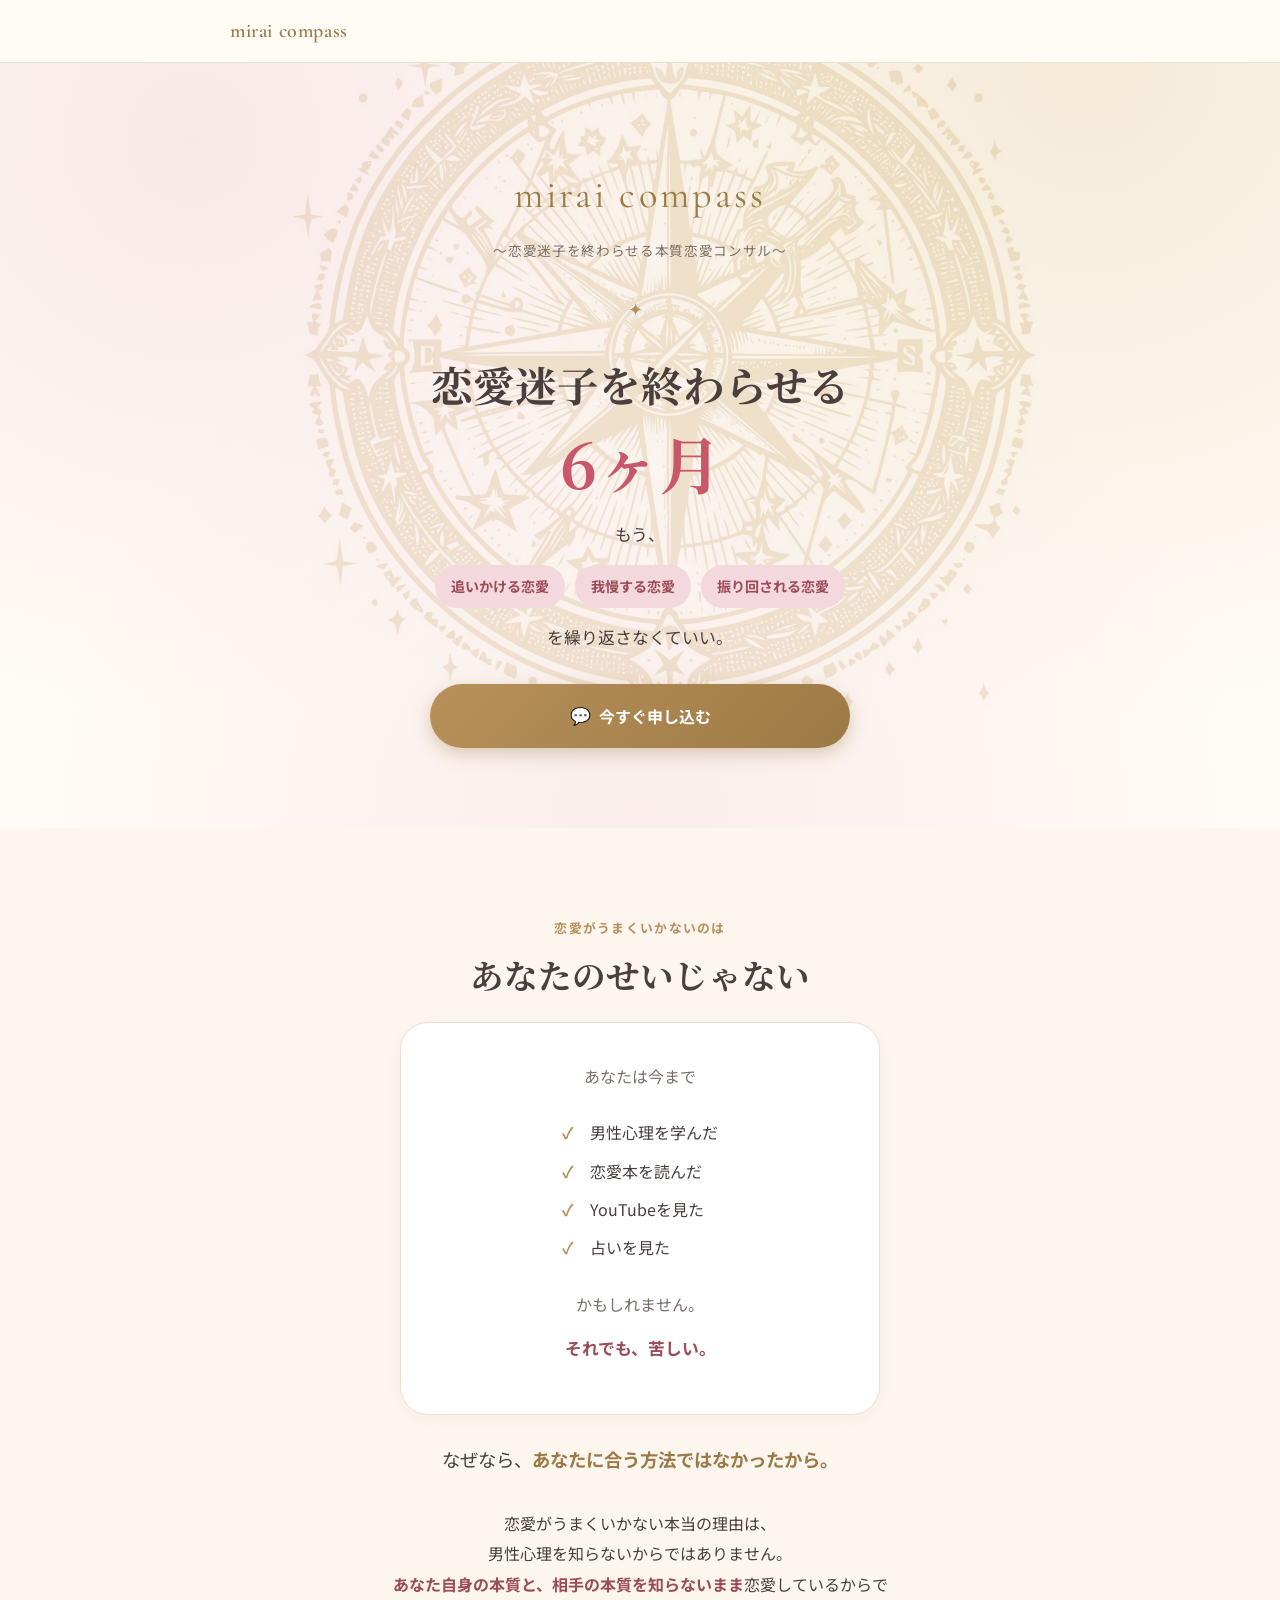
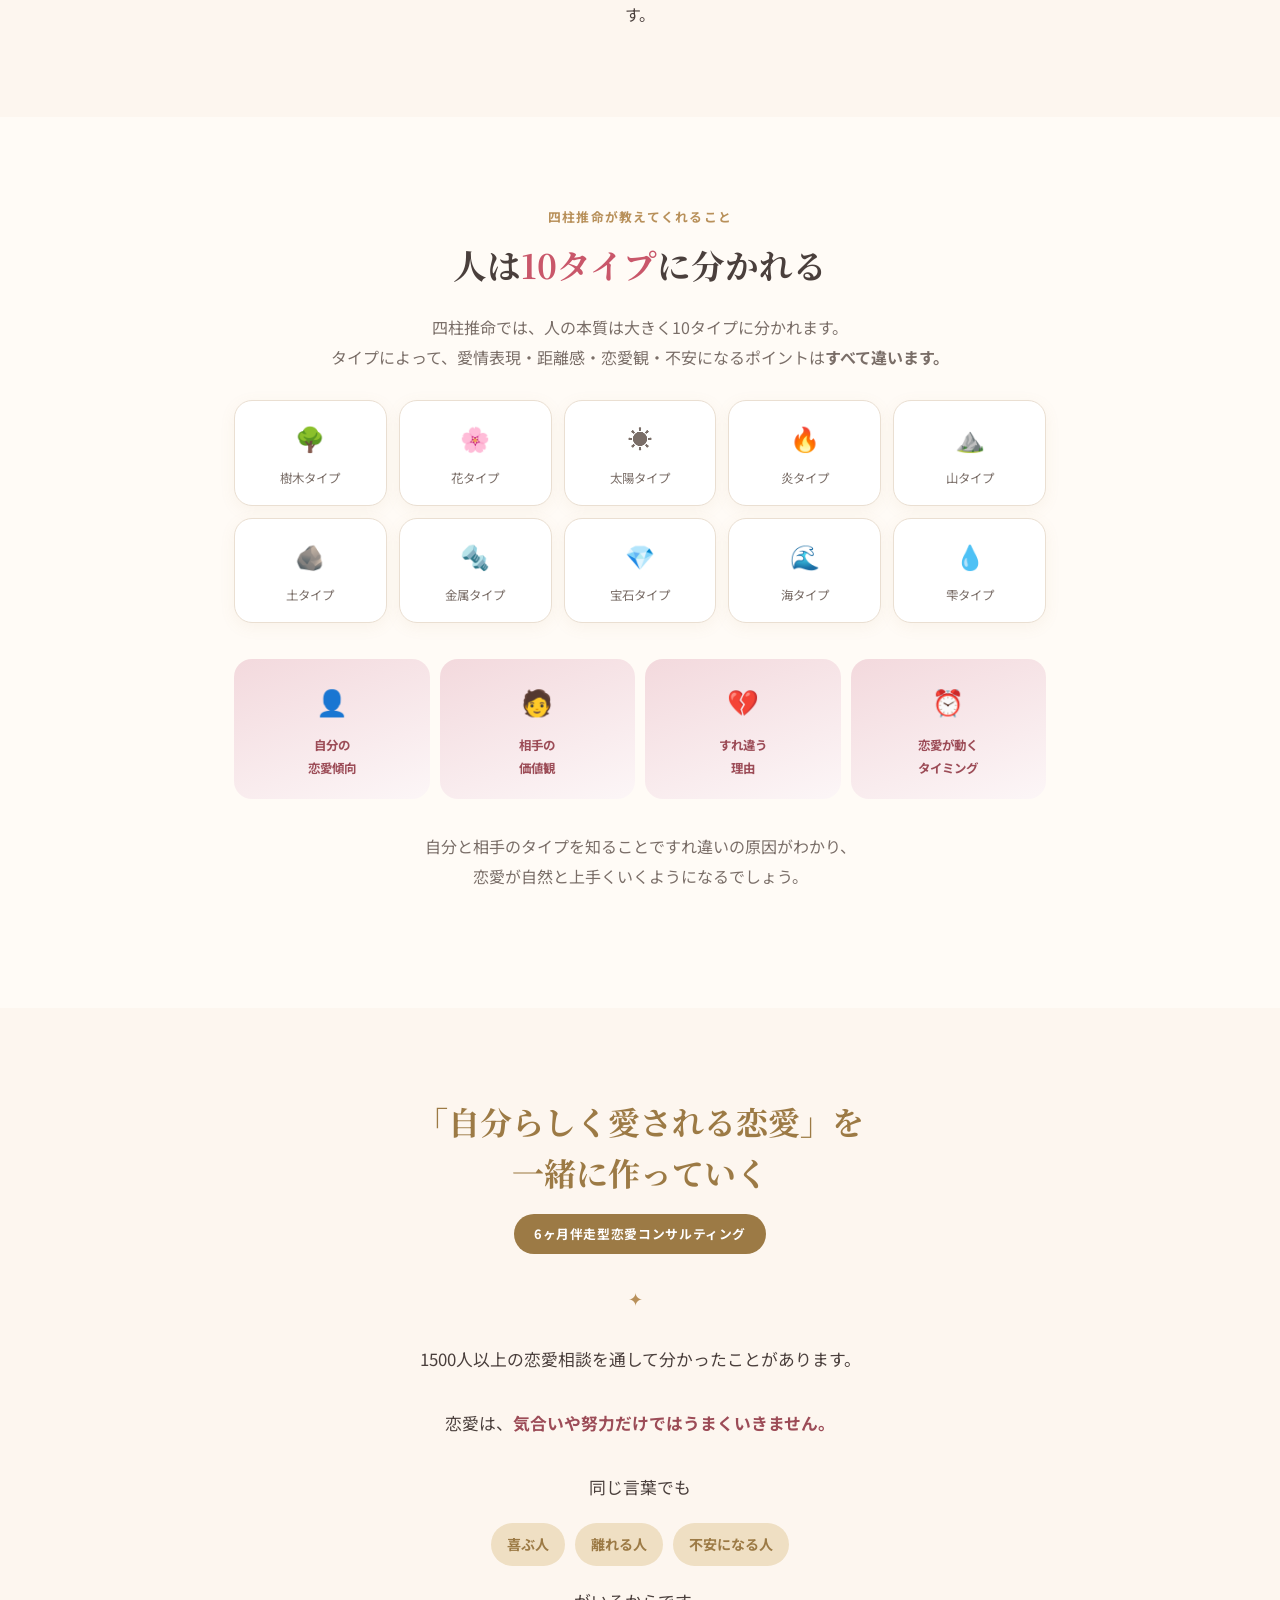
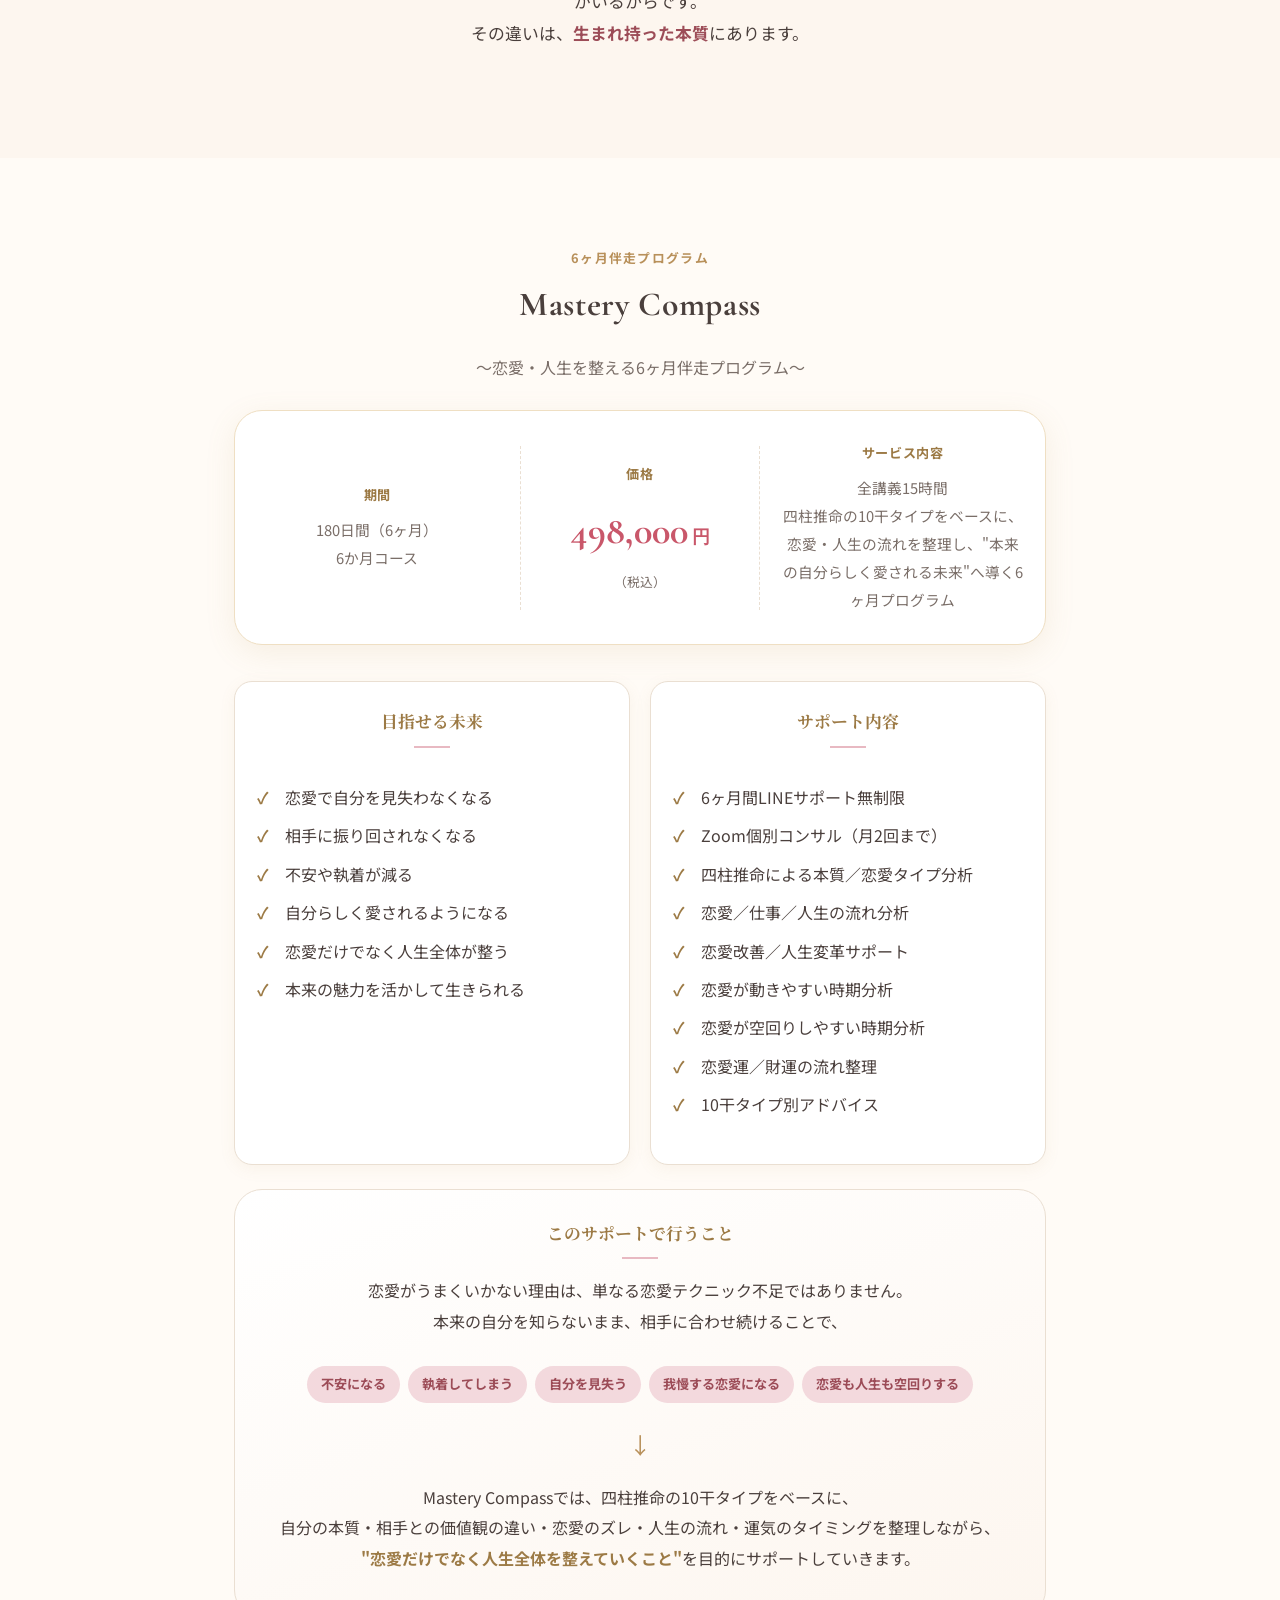
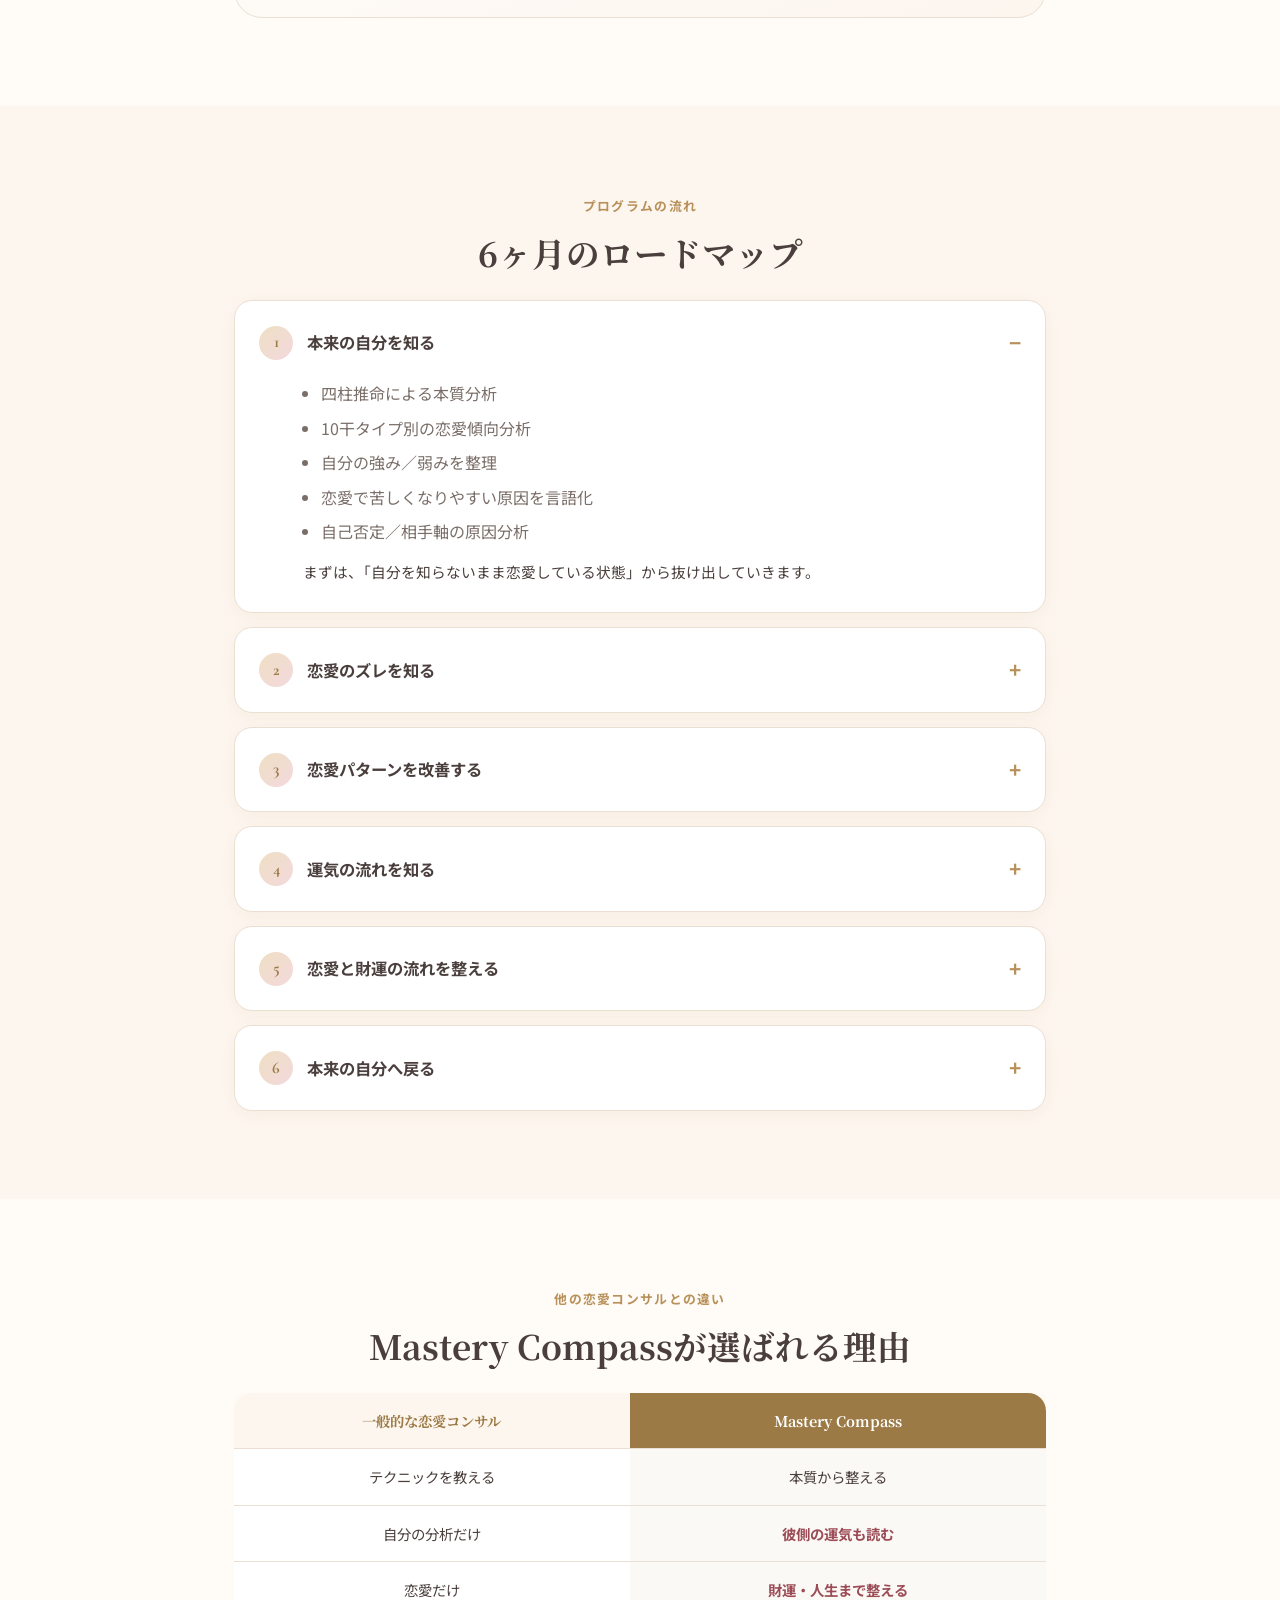
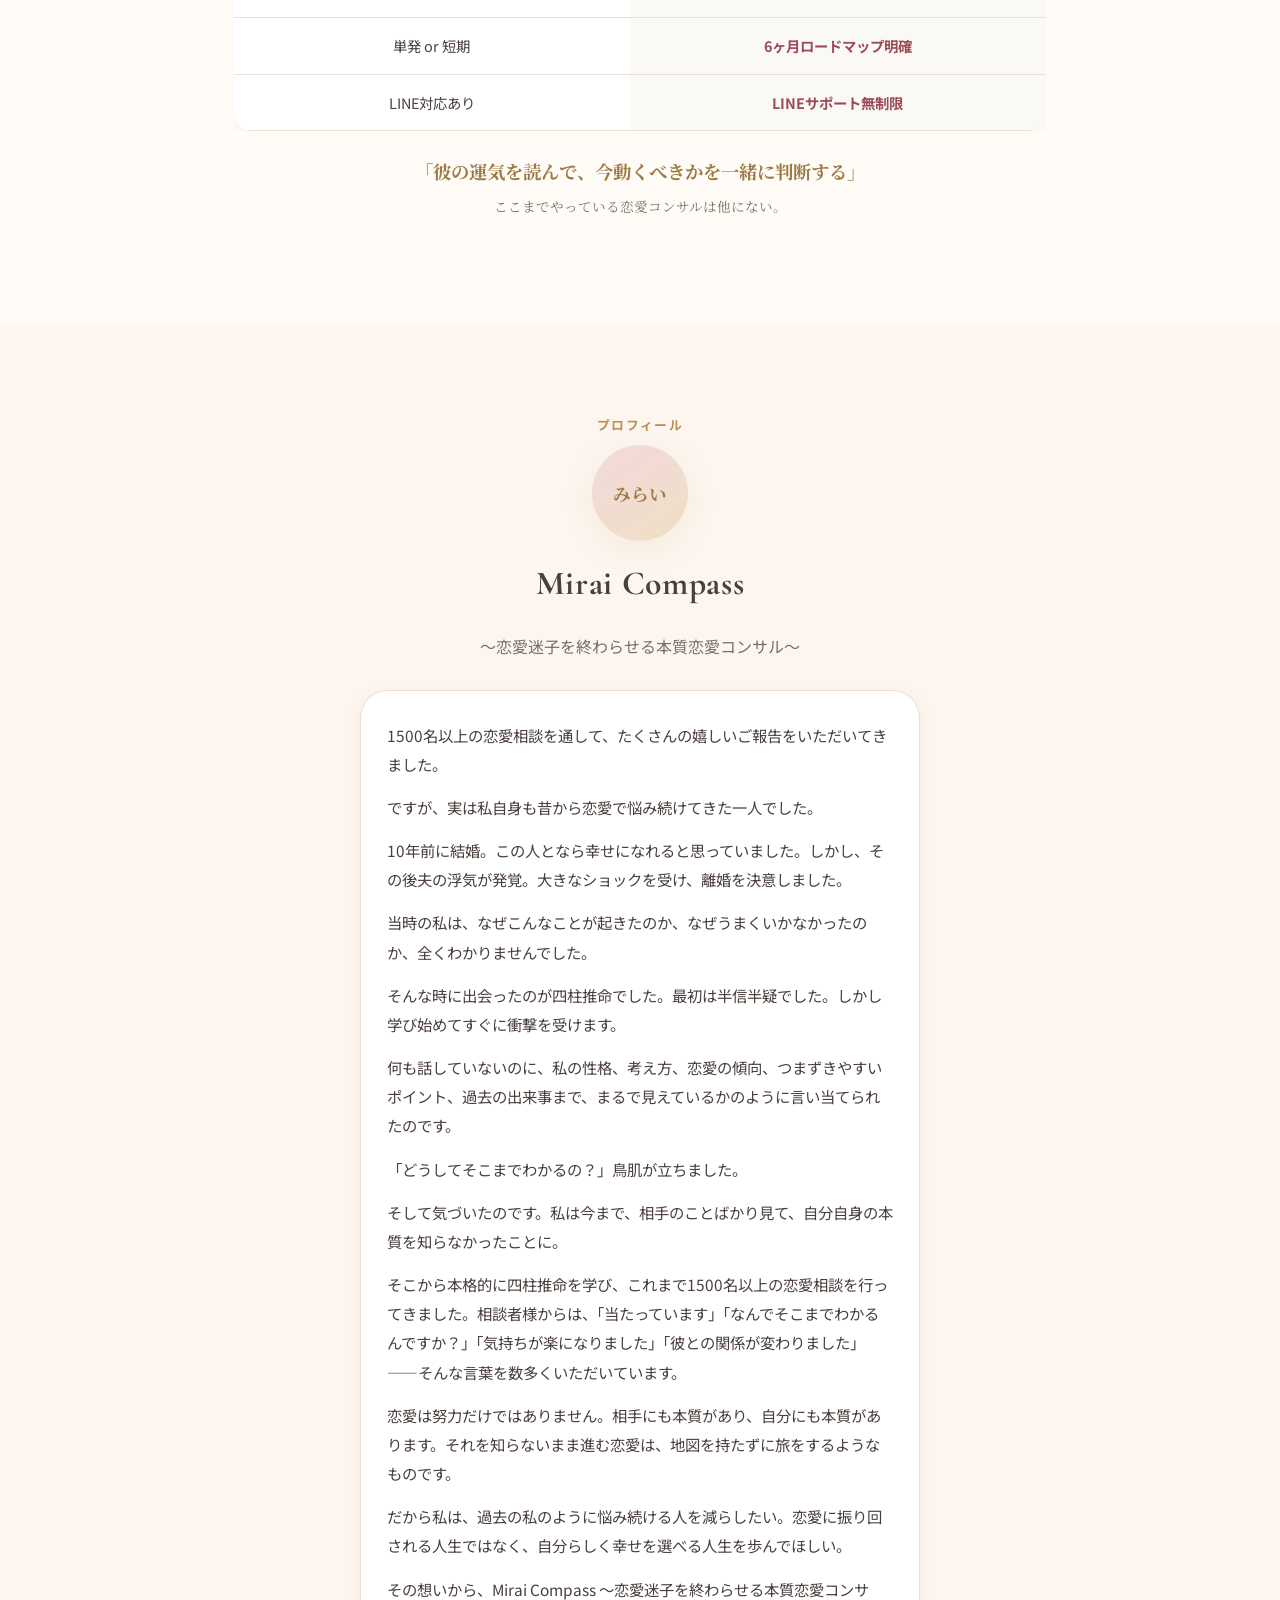
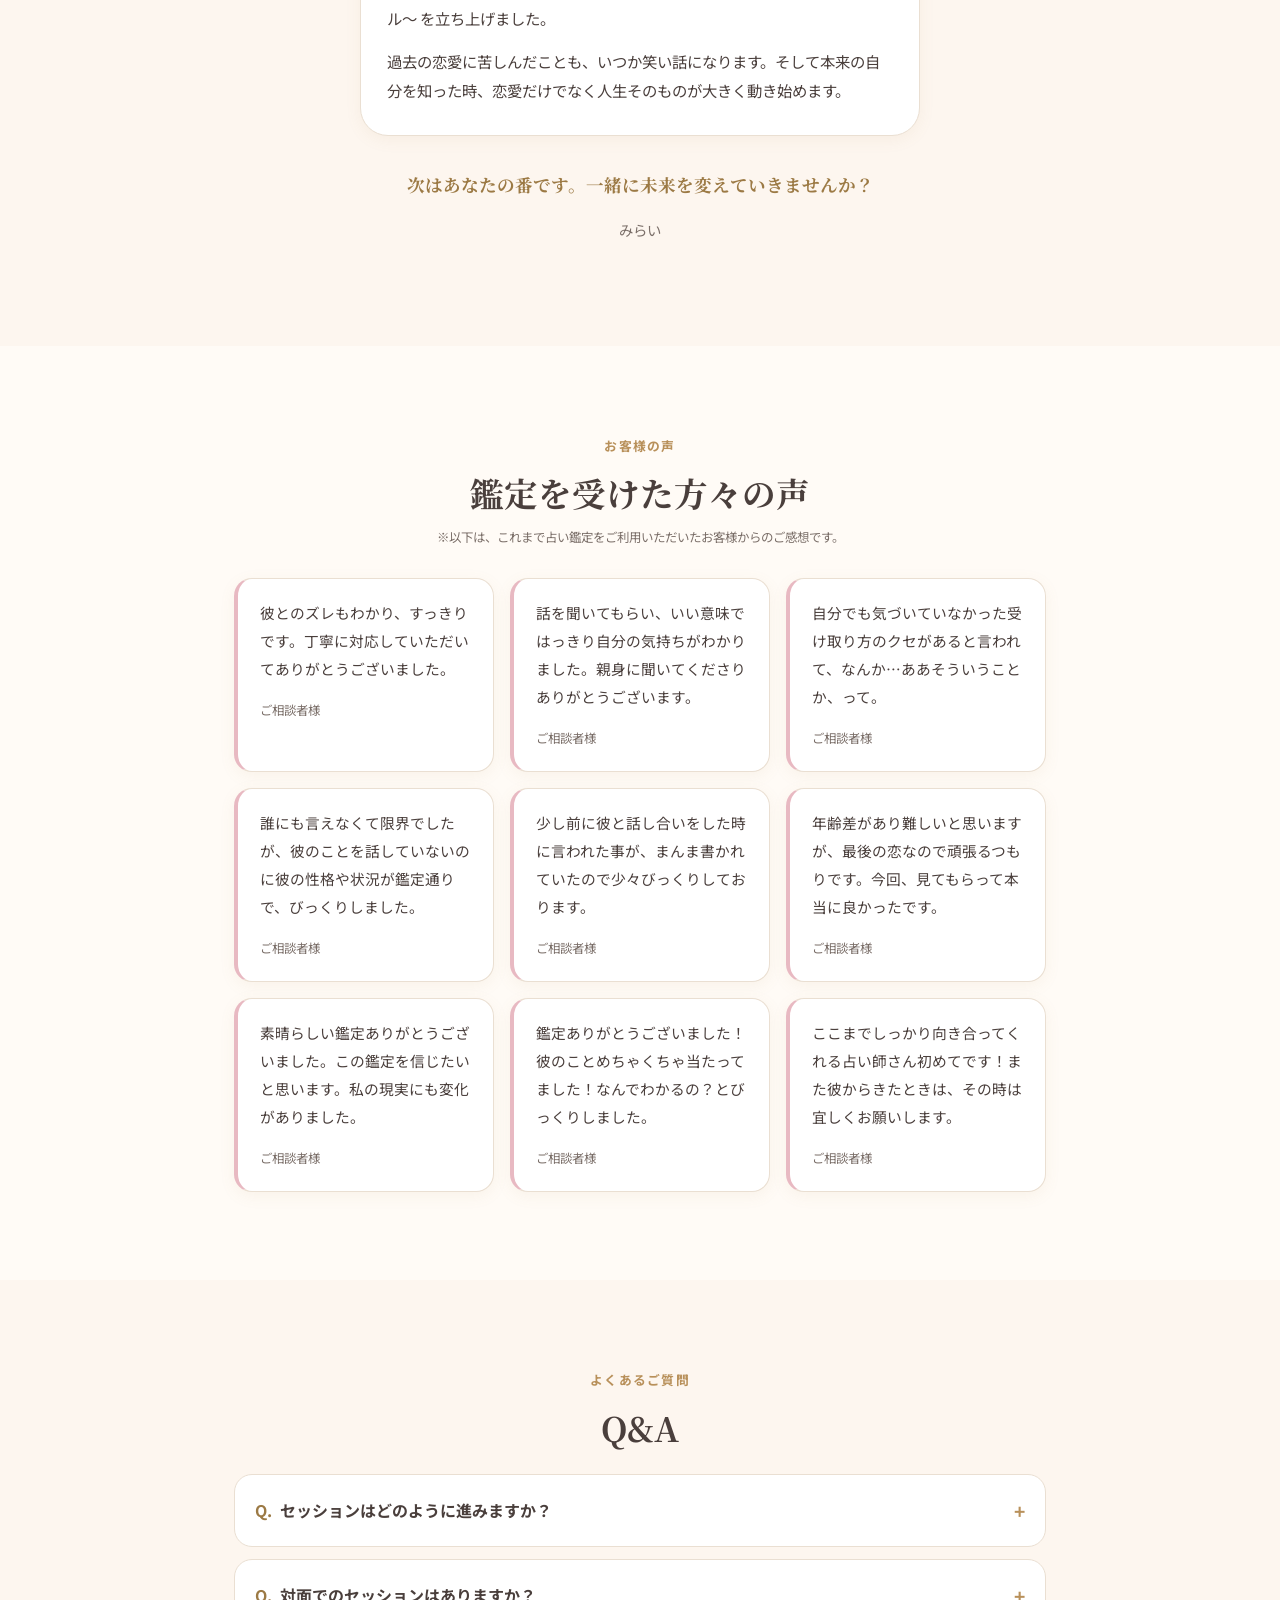
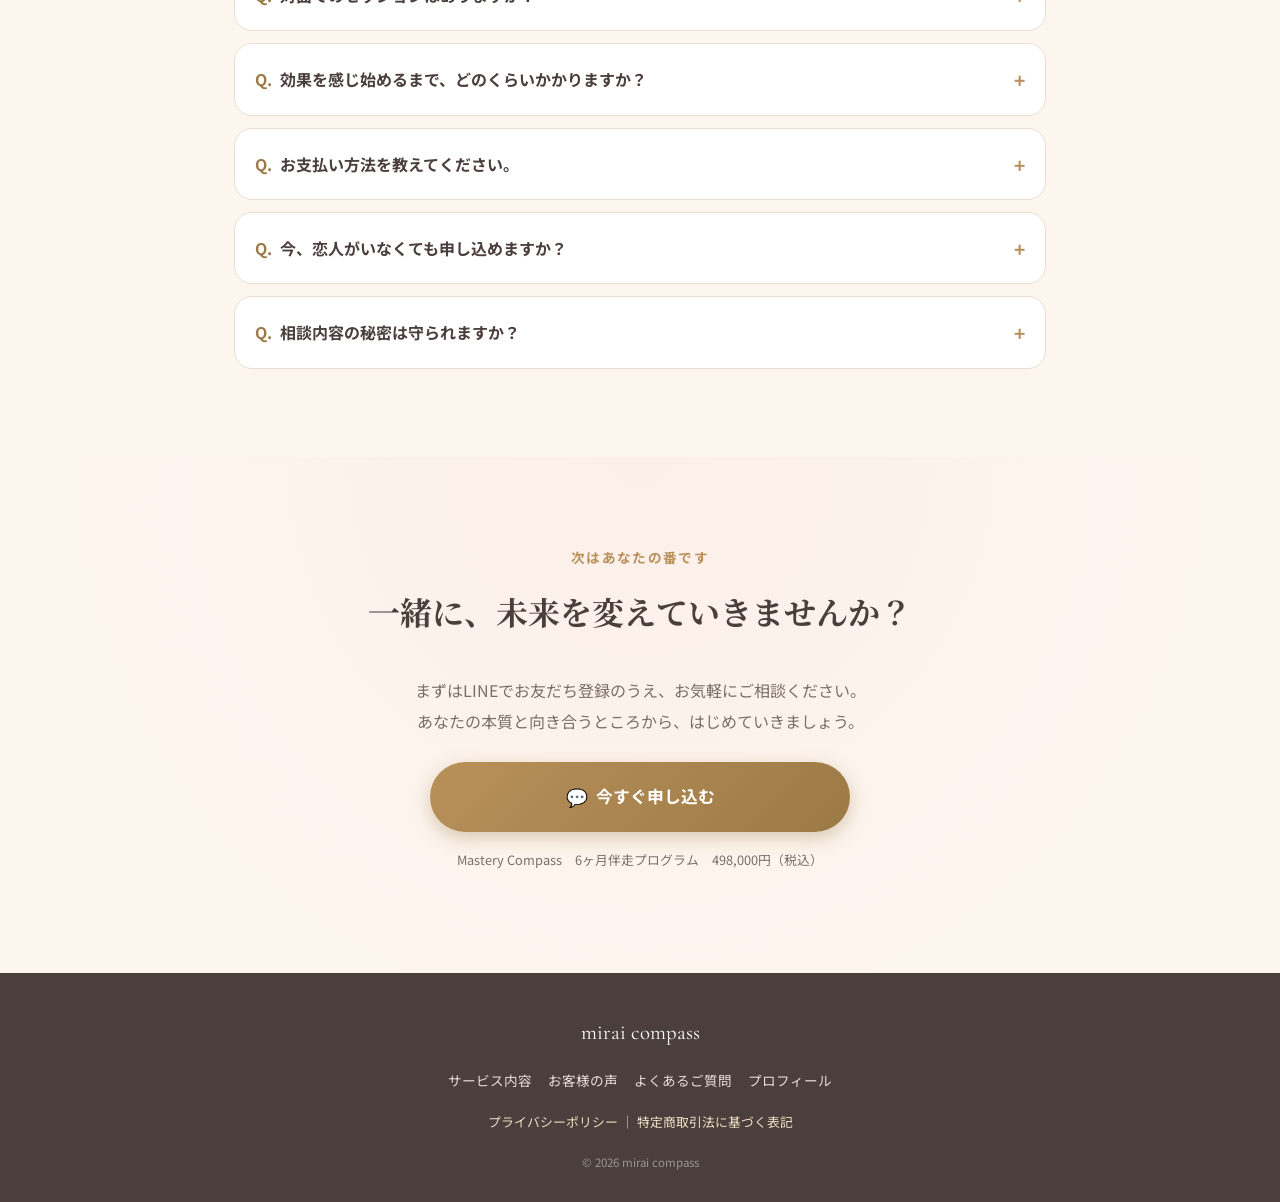
==== index.html @ 68548958 "コンパス位置をタイトル中央に合わせて上に調整" ====
<!DOCTYPE html>
<html lang="ja">
<head>
<meta charset="UTF-8">
<meta name="viewport" content="width=device-width, initial-scale=1.0">
<title>mirai compass｜本質から整える恋愛コンサル Mastery Compass</title>
<meta name="description" content="四柱推命の10タイプ分析で、あなたと相手の本質を知り「自分らしく愛される恋愛」へ。1500名以上の恋愛相談実績を持つmirai compassの6ヶ月伴走型恋愛コンサルティング「Mastery Compass」。">

<meta property="og:type" content="website">
<meta property="og:title" content="mirai compass｜本質から整える恋愛コンサル Mastery Compass">
<meta property="og:description" content="四柱推命の10タイプ分析で、あなたと相手の本質を知り「自分らしく愛される恋愛」へ。1500名以上の恋愛相談実績を持つ6ヶ月伴走型恋愛コンサルティング。">
<meta property="og:image" content="images/ogp.jpg">
<meta property="og:url" content="">
<meta property="og:locale" content="ja_JP">
<meta name="twitter:card" content="summary_large_image">

<link rel="icon" href="data:image/svg+xml,%3Csvg xmlns='http://www.w3.org/2000/svg' viewBox='0 0 100 100'%3E%3Ctext y='.9em' font-size='90'%3E%F0%9F%A7%AD%3C/text%3E%3C/svg%3E">

<link rel="preconnect" href="https://fonts.googleapis.com">
<link rel="preconnect" href="https://fonts.gstatic.com" crossorigin>
<link href="https://fonts.googleapis.com/css2?family=Cormorant+Garamond:wght@500;600&family=Noto+Serif+JP:wght@500;700&family=Noto+Sans+JP:wght@400;500;700&display=swap" rel="stylesheet">

<link rel="stylesheet" href="style.css?v=3">
</head>
<body>

<a href="#main" class="skip-link">本文へスキップ</a>

<header class="site-header">
  <div class="header-inner">
    <a href="#top" class="logo">mirai compass</a>
  </div>
</header>

<main id="main">

  <!-- ================= HERO ================= -->
  <section id="top" class="hero">
    <div class="hero-bg" aria-hidden="true"></div>
    <div class="hero-compass" aria-hidden="true"></div>
    <div class="hero-sparkles" aria-hidden="true">
      <span class="sparkle s1">✦</span>
      <span class="sparkle s2">✦</span>
      <span class="sparkle s3">✦</span>
      <span class="sparkle s4">✦</span>
      <span class="sparkle s5">✦</span>
      <span class="sparkle s6">✦</span>
      <span class="sparkle s7">✦</span>
    </div>
    <div class="container hero-inner">
      <p class="hero-brand">mirai&nbsp;compass</p>
      <p class="hero-sub">〜恋愛迷子を終わらせる本質恋愛コンサル〜</p>
      <div class="divider" aria-hidden="true">✦</div>
      <h1 class="hero-title">恋愛迷子を終わらせる<br><span class="hero-title-accent">6ヶ月</span></h1>
      <p class="hero-lead">もう、</p>
      <ul class="tag-list" aria-label="よくある恋愛の悩み">
        <li class="tag">追いかける恋愛</li>
        <li class="tag">我慢する恋愛</li>
        <li class="tag">振り回される恋愛</li>
      </ul>
      <p class="hero-lead">を繰り返さなくていい。</p>
      <a href="https://lin.ee/xxxxxxxx" class="btn btn-brown btn-large" target="_blank" rel="noopener">
        <span class="line-icon" aria-hidden="true">💬</span>今すぐ申し込む
      </a>
    </div>
  </section>

  <!-- ================= EMPATHY ================= -->
  <section class="section section-empathy">
    <div class="container">
      <p class="eyebrow">恋愛がうまくいかないのは</p>
      <h2 class="section-title">あなたの<wbr>せいじゃない</h2>

      <div class="empathy-card">
        <p class="empathy-lead">あなたは今まで</p>
        <ul class="check-list">
          <li>男性心理を学んだ</li>
          <li>恋愛本を読んだ</li>
          <li>YouTubeを見た</li>
          <li>占いを見た</li>
        </ul>
        <p class="empathy-lead">かもしれません。</p>
        <p class="empathy-whisper">それでも、苦しい。</p>
      </div>

      <p class="empathy-reason">
        なぜなら、<strong>あなたに合う方法では<br class="sp-only">なかったから。</strong>
      </p>

      <p class="empathy-body">
        恋愛がうまくいかない本当の理由は、<br>
        男性心理を知らないからではありません。<br>
        <strong>あなた自身の本質と、相手の本質を<br class="sp-only">知らないまま</strong>恋愛しているからです。
      </p>
    </div>
  </section>

  <!-- ================= 10 TYPES / SOLUTION ================= -->
  <section class="section section-solution">
    <div class="container">
      <p class="eyebrow">四柱推命が教えてくれること</p>
      <h2 class="section-title">人は<span class="accent">10タイプ</span>に分かれる</h2>
      <p class="section-lead">
        四柱推命では、人の本質は大きく10タイプに分かれます。<br>
        タイプによって、愛情表現・距離感・恋愛観・不安になるポイントは<strong>すべて違います。</strong>
      </p>

      <ul class="type-grid" aria-label="四柱推命10タイプ">
        <li><span class="type-icon" aria-hidden="true">🌳</span>樹木タイプ</li>
        <li><span class="type-icon" aria-hidden="true">🌸</span>花タイプ</li>
        <li><span class="type-icon" aria-hidden="true">☀️</span>太陽タイプ</li>
        <li><span class="type-icon" aria-hidden="true">🔥</span>炎タイプ</li>
        <li><span class="type-icon" aria-hidden="true">⛰️</span>山タイプ</li>
        <li><span class="type-icon" aria-hidden="true">🪨</span>土タイプ</li>
        <li><span class="type-icon" aria-hidden="true">🔩</span>金属タイプ</li>
        <li><span class="type-icon" aria-hidden="true">💎</span>宝石タイプ</li>
        <li><span class="type-icon" aria-hidden="true">🌊</span>海タイプ</li>
        <li><span class="type-icon" aria-hidden="true">💧</span>雫タイプ</li>
      </ul>

      <div class="feature-row">
        <div class="feature-item">
          <span class="feature-icon" aria-hidden="true">👤</span>
          <p>自分の<br>恋愛傾向</p>
        </div>
        <div class="feature-item">
          <span class="feature-icon" aria-hidden="true">🧑</span>
          <p>相手の<br>価値観</p>
        </div>
        <div class="feature-item">
          <span class="feature-icon" aria-hidden="true">💔</span>
          <p>すれ違う<br>理由</p>
        </div>
        <div class="feature-item">
          <span class="feature-icon" aria-hidden="true">⏰</span>
          <p>恋愛が動く<br>タイミング</p>
        </div>
      </div>

      <p class="section-lead center">
        自分と相手のタイプを知ることですれ違いの原因がわかり、<br>
        恋愛が自然と上手くいくようになるでしょう。
      </p>
    </div>
  </section>

  <!-- ================= CONCEPT ================= -->
  <section class="section section-concept">
    <div class="container">
      <div class="concept-quote">
        <p>「自分らしく愛される恋愛」を<br>一緒に作っていく</p>
        <span class="concept-badge">6ヶ月伴走型恋愛コンサルティング</span>
      </div>

      <div class="divider" aria-hidden="true">✦</div>

      <p class="concept-body">
        1500人以上の恋愛相談を通して分かったことがあります。<br><br>
        恋愛は、<strong>気合いや努力だけではうまくいきません。</strong><br><br>
        同じ言葉でも
      </p>
      <ul class="mini-tag-list">
        <li class="tag tag-soft">喜ぶ人</li>
        <li class="tag tag-soft">離れる人</li>
        <li class="tag tag-soft">不安になる人</li>
      </ul>
      <p class="concept-body">
        がいるからです。<br>
        その違いは、<strong>生まれ持った本質</strong>にあります。
      </p>
    </div>
  </section>

  <!-- ================= SERVICE / PRICING ================= -->
  <section id="service" class="section section-service">
    <div class="container">
      <p class="eyebrow">6ヶ月伴走プログラム</p>
      <h2 class="section-title serif-en">Mastery Compass</h2>
      <p class="section-lead">〜恋愛・人生を整える6ヶ月伴走プログラム〜</p>

      <div class="price-card">
        <div class="price-card-col">
          <p class="price-card-label">期間</p>
          <p class="price-card-value">180日間（6ヶ月）<br>6か月コース</p>
        </div>
        <div class="price-card-col price-card-col-price">
          <p class="price-card-label">価格</p>
          <p class="price-card-price">498,000<span>円</span></p>
          <p class="price-card-note">（税込）</p>
        </div>
        <div class="price-card-col">
          <p class="price-card-label">サービス内容</p>
          <p class="price-card-value">全講義15時間<br>四柱推命の10干タイプをベースに、恋愛・人生の流れを整理し、"本来の自分らしく愛される未来"へ導く6ヶ月プログラム</p>
        </div>
      </div>

      <div class="info-grid">
        <div class="info-card">
          <h3 class="info-card-title">目指せる未来</h3>
          <ul class="check-list check-list-gold">
            <li>恋愛で自分を見失わなくなる</li>
            <li>相手に振り回されなくなる</li>
            <li>不安や執着が減る</li>
            <li>自分らしく愛されるようになる</li>
            <li>恋愛だけでなく人生全体が整う</li>
            <li>本来の魅力を活かして生きられる</li>
          </ul>
        </div>
        <div class="info-card">
          <h3 class="info-card-title">サポート内容</h3>
          <ul class="check-list check-list-gold">
            <li>6ヶ月間LINEサポート無制限</li>
            <li>Zoom個別コンサル（月2回まで）</li>
            <li>四柱推命による本質／恋愛タイプ分析</li>
            <li>恋愛／仕事／人生の流れ分析</li>
            <li>恋愛改善／人生変革サポート</li>
            <li>恋愛が動きやすい時期分析</li>
            <li>恋愛が空回りしやすい時期分析</li>
            <li>恋愛運／財運の流れ整理</li>
            <li>10干タイプ別アドバイス</li>
          </ul>
        </div>
      </div>

      <div class="why-card">
        <h3 class="info-card-title">このサポートで行うこと</h3>
        <p>
          恋愛がうまくいかない理由は、単なる恋愛テクニック不足ではありません。<br>
          本来の自分を知らないまま、相手に合わせ続けることで、
        </p>
        <ul class="why-list">
          <li>不安になる</li>
          <li>執着してしまう</li>
          <li>自分を見失う</li>
          <li>我慢する恋愛になる</li>
          <li>恋愛も人生も空回りする</li>
        </ul>
        <p class="why-arrow" aria-hidden="true">↓</p>
        <p>
          Mastery Compassでは、四柱推命の10干タイプをベースに、<br>
          自分の本質・相手との価値観の違い・恋愛のズレ・人生の流れ・運気のタイミングを整理しながら、<br>
          <strong>"恋愛だけでなく人生全体を整えていくこと"</strong>を目的にサポートしていきます。
        </p>
      </div>
    </div>
  </section>

  <!-- ================= 6 MONTH FLOW ================= -->
  <section class="section section-flow">
    <div class="container">
      <p class="eyebrow">プログラムの流れ</p>
      <h2 class="section-title">6ヶ月のロードマップ</h2>

      <div class="flow-list">
        <details class="flow-item" open>
          <summary><span class="flow-num">1</span>本来の自分を知る</summary>
          <div class="flow-body">
            <ul>
              <li>四柱推命による本質分析</li>
              <li>10干タイプ別の恋愛傾向分析</li>
              <li>自分の強み／弱みを整理</li>
              <li>恋愛で苦しくなりやすい原因を言語化</li>
              <li>自己否定／相手軸の原因分析</li>
            </ul>
            <p>まずは、「自分を知らないまま恋愛している状態」から抜け出していきます。</p>
          </div>
        </details>

        <details class="flow-item">
          <summary><span class="flow-num">2</span>恋愛のズレを知る</summary>
          <div class="flow-body">
            <ul>
              <li>相手の恋愛タイプ分析</li>
              <li>価値観や愛情表現の違いを理解</li>
              <li>LINE／距離感／関わり方改善</li>
              <li>不安や執着の整理</li>
              <li>自分軸を整える</li>
            </ul>
            <p>"相手に合わせ続ける恋愛"ではなく、"自分らしく愛される恋愛"へ整えていきます。</p>
          </div>
        </details>

        <details class="flow-item">
          <summary><span class="flow-num">3</span>恋愛パターンを改善する</summary>
          <div class="flow-body">
            <ul>
              <li>恋愛で繰り返す問題を整理</li>
              <li>我慢恋愛／依存恋愛の改善</li>
              <li>現実的な関係修復サポート</li>
              <li>復縁／片思い／距離感改善</li>
              <li>恋愛における行動改善</li>
            </ul>
            <p>「頭でわかっているのに変えられない」状態を少しずつ改善していきます。</p>
          </div>
        </details>

        <details class="flow-item">
          <summary><span class="flow-num">4</span>運気の流れを知る</summary>
          <div class="flow-body">
            <ul>
              <li>恋愛が動きやすい時期</li>
              <li>仕事や収入が伸びやすい時期</li>
              <li>人間関係が変化しやすい時期</li>
            </ul>
            <p>あなた自身だけでなく、"彼側の流れ"も一緒に読み解き、今のタイミングを整えます。</p>
          </div>
        </details>

        <details class="flow-item">
          <summary><span class="flow-num">5</span>恋愛と財運の流れを整える</summary>
          <div class="flow-body">
            <ul>
              <li>10干タイプ別の才能分析</li>
              <li>収入を上げやすい働き方</li>
              <li>本来向いている方向性</li>
              <li>行動のタイミング</li>
            </ul>
            <p>自信の低下や不安、人間関係の不安定さは、恋愛だけでなく仕事や収入にも影響します。才能や強みを活かし、恋愛も人生も好循環に変えるサポートを行います。</p>
          </div>
        </details>

        <details class="flow-item">
          <summary><span class="flow-num">6</span>本来の自分へ戻る</summary>
          <div class="flow-body">
            <ul>
              <li>恋愛で自分を見失わない状態を作る</li>
              <li>自分軸の定着</li>
              <li>恋愛／仕事／人生のバランス改善</li>
              <li>今後の運気の流れ整理</li>
              <li>本来の魅力を活かした人生設計</li>
            </ul>
            <p>最終的には、「誰かに愛されるため」ではなく、"自分らしく生きながら愛される状態"を目指していきます。</p>
          </div>
        </details>
      </div>
    </div>
  </section>

  <!-- ================= COMPARISON ================= -->
  <section class="section section-compare">
    <div class="container">
      <p class="eyebrow">他の恋愛コンサルとの違い</p>
      <h2 class="section-title">Mastery Compassが選ばれる理由</h2>

      <div class="table-scroll">
        <table class="compare-table">
          <thead>
            <tr>
              <th scope="col">一般的な恋愛コンサル</th>
              <th scope="col">Mastery Compass</th>
            </tr>
          </thead>
          <tbody>
            <tr><td>テクニックを教える</td><td>本質から整える</td></tr>
            <tr><td>自分の分析だけ</td><td><strong>彼側の運気も読む</strong></td></tr>
            <tr><td>恋愛だけ</td><td><strong>財運・人生まで整える</strong></td></tr>
            <tr><td>単発 or 短期</td><td><strong>6ヶ月ロードマップ明確</strong></td></tr>
            <tr><td>LINE対応あり</td><td><strong>LINEサポート無制限</strong></td></tr>
          </tbody>
        </table>
      </div>

      <p class="compare-highlight">
        「彼の運気を読んで、今動くべきかを一緒に判断する」<br>
        <span>ここまでやっている恋愛コンサルは他にない。</span>
      </p>
    </div>
  </section>

  <!-- ================= PROFILE ================= -->
  <section id="profile" class="section section-profile">
    <div class="container">
      <p class="eyebrow">プロフィール</p>
      <div class="profile-head">
        <div class="profile-avatar" aria-hidden="true">みらい</div>
        <h2 class="section-title serif-en">Mirai Compass</h2>
        <p class="section-lead">〜恋愛迷子を終わらせる本質恋愛コンサル〜</p>
      </div>

      <div class="profile-story">
        <p>1500名以上の恋愛相談を通して、たくさんの嬉しいご報告をいただいてきました。</p>
        <p>ですが、実は私自身も昔から恋愛で悩み続けてきた一人でした。</p>
        <p>10年前に結婚。この人となら幸せになれると思っていました。しかし、その後夫の浮気が発覚。大きなショックを受け、離婚を決意しました。</p>
        <p>当時の私は、なぜこんなことが起きたのか、なぜうまくいかなかったのか、全くわかりませんでした。</p>
        <p>そんな時に出会ったのが四柱推命でした。最初は半信半疑でした。しかし学び始めてすぐに衝撃を受けます。</p>
        <p>何も話していないのに、私の性格、考え方、恋愛の傾向、つまずきやすいポイント、過去の出来事まで、まるで見えているかのように言い当てられたのです。</p>
        <p>「どうしてそこまでわかるの？」鳥肌が立ちました。</p>
        <p>そして気づいたのです。私は今まで、相手のことばかり見て、自分自身の本質を知らなかったことに。</p>
        <p>そこから本格的に四柱推命を学び、これまで1500名以上の恋愛相談を行ってきました。相談者様からは、「当たっています」「なんでそこまでわかるんですか？」「気持ちが楽になりました」「彼との関係が変わりました」——そんな言葉を数多くいただいています。</p>
        <p>恋愛は努力だけではありません。相手にも本質があり、自分にも本質があります。それを知らないまま進む恋愛は、地図を持たずに旅をするようなものです。</p>
        <p>だから私は、過去の私のように悩み続ける人を減らしたい。恋愛に振り回される人生ではなく、自分らしく幸せを選べる人生を歩んでほしい。</p>
        <p>その想いから、Mirai Compass 〜恋愛迷子を終わらせる本質恋愛コンサル〜 を立ち上げました。</p>
        <p>過去の恋愛に苦しんだことも、いつか笑い話になります。そして本来の自分を知った時、恋愛だけでなく人生そのものが大きく動き始めます。</p>
      </div>

      <p class="profile-cta-text">次はあなたの番です。一緒に未来を変えていきませんか？</p>
      <p class="profile-sign">みらい</p>
    </div>
  </section>

  <!-- ================= TESTIMONIALS ================= -->
  <section id="voice" class="section section-voice">
    <div class="container">
      <p class="eyebrow">お客様の声</p>
      <h2 class="section-title">鑑定を受けた方々の声</h2>
      <p class="section-note">※以下は、これまで占い鑑定をご利用いただいたお客様からのご感想です。</p>

      <div class="voice-grid">
        <blockquote class="voice-card">
          <p>彼とのズレもわかり、すっきりです。丁寧に対応していただいてありがとうございました。</p>
          <cite>ご相談者様</cite>
        </blockquote>
        <blockquote class="voice-card">
          <p>話を聞いてもらい、いい意味ではっきり自分の気持ちがわかりました。親身に聞いてくださりありがとうございます。</p>
          <cite>ご相談者様</cite>
        </blockquote>
        <blockquote class="voice-card">
          <p>自分でも気づいていなかった受け取り方のクセがあると言われて、なんか…ああそういうことか、って。</p>
          <cite>ご相談者様</cite>
        </blockquote>
        <blockquote class="voice-card">
          <p>誰にも言えなくて限界でしたが、彼のことを話していないのに彼の性格や状況が鑑定通りで、びっくりしました。</p>
          <cite>ご相談者様</cite>
        </blockquote>
        <blockquote class="voice-card">
          <p>少し前に彼と話し合いをした時に言われた事が、まんま書かれていたので少々びっくりしております。</p>
          <cite>ご相談者様</cite>
        </blockquote>
        <blockquote class="voice-card">
          <p>年齢差があり難しいと思いますが、最後の恋なので頑張るつもりです。今回、見てもらって本当に良かったです。</p>
          <cite>ご相談者様</cite>
        </blockquote>
        <blockquote class="voice-card">
          <p>素晴らしい鑑定ありがとうございました。この鑑定を信じたいと思います。私の現実にも変化がありました。</p>
          <cite>ご相談者様</cite>
        </blockquote>
        <blockquote class="voice-card">
          <p>鑑定ありがとうございました！彼のことめちゃくちゃ当たってました！なんでわかるの？とびっくりしました。</p>
          <cite>ご相談者様</cite>
        </blockquote>
        <blockquote class="voice-card">
          <p>ここまでしっかり向き合ってくれる占い師さん初めてです！また彼からきたときは、その時は宜しくお願いします。</p>
          <cite>ご相談者様</cite>
        </blockquote>
      </div>
    </div>
  </section>

  <!-- ================= FAQ ================= -->
  <section id="faq" class="section section-faq">
    <div class="container">
      <p class="eyebrow">よくあるご質問</p>
      <h2 class="section-title">Q&amp;A</h2>

      <div class="faq-list">
        <details class="faq-item">
          <summary>セッションはどのように進みますか？</summary>
          <div class="faq-body"><p>Zoomでの個別コンサル（月2回まで）と、LINEでのチャットサポートを組み合わせて進めていきます。日々の気になることはLINEでお気軽にご相談いただけます。</p></div>
        </details>
        <details class="faq-item">
          <summary>対面でのセッションはありますか？</summary>
          <div class="faq-body"><p>オンライン（Zoom・LINE）を中心にご提供しているため、全国どこからでもご参加いただけます。</p></div>
        </details>
        <details class="faq-item">
          <summary>効果を感じ始めるまで、どのくらいかかりますか？</summary>
          <div class="faq-body"><p>個人差はありますが、1ヶ月目で「自分の本質」を知ることで、気持ちの整理がしやすくなったというお声を多くいただいています。6ヶ月かけてじっくりと向き合っていくプログラムです。</p></div>
        </details>
        <details class="faq-item">
          <summary>お支払い方法を教えてください。</summary>
          <div class="faq-body"><p>クレジットカード・銀行振込に対応しております。分割払いをご希望の場合は、お申し込み前にご相談ください。</p></div>
        </details>
        <details class="faq-item">
          <summary>今、恋人がいなくても申し込めますか？</summary>
          <div class="faq-body"><p>はい、大丈夫です。片思い、複雑な関係、復縁、将来の恋愛への不安など、幅広いお悩みでご利用いただけます。</p></div>
        </details>
        <details class="faq-item">
          <summary>相談内容の秘密は守られますか？</summary>
          <div class="faq-body"><p>プライバシーポリシーに基づき、ご相談内容や個人情報は厳重に管理し、第三者に開示することはございません。</p></div>
        </details>
      </div>
    </div>
  </section>

  <!-- ================= FINAL CTA ================= -->
  <section class="section section-cta">
    <div class="container cta-inner">
      <p class="cta-eyebrow">次はあなたの番です</p>
      <h2 class="cta-title">一緒に、未来を変えていきませんか？</h2>
      <p class="cta-body">
        まずはLINEでお友だち登録のうえ、お気軽にご相談ください。<br>
        あなたの本質と向き合うところから、はじめていきましょう。
      </p>
      <a href="https://lin.ee/xxxxxxxx" class="btn btn-brown btn-large btn-cta-final" target="_blank" rel="noopener">
        <span class="line-icon" aria-hidden="true">💬</span>今すぐ申し込む
      </a>
      <p class="cta-note">Mastery Compass　6ヶ月伴走プログラム　498,000円（税込）</p>
    </div>
  </section>

</main>

<footer class="site-footer">
  <div class="container footer-inner">
    <p class="footer-logo">mirai compass</p>
    <nav class="footer-nav" aria-label="フッターナビゲーション">
      <a href="#service">サービス内容</a>
      <a href="#voice">お客様の声</a>
      <a href="#faq">よくあるご質問</a>
      <a href="#profile">プロフィール</a>
    </nav>
    <p class="footer-legal">
      <a href="privacy.html">プライバシーポリシー</a>
      <span aria-hidden="true">｜</span>
      <a href="tokushoho.html">特定商取引法に基づく表記</a>
    </p>
    <p class="footer-copy">&copy; <span id="year"></span> mirai compass</p>
  </div>
</footer>

<script src="script.js"></script>
</body>
</html>
---- style.css ----
/* ==========================================================
   mirai compass / Mastery Compass LP
   白 × ゴールド × 淡いピンク / 神秘的で上品な恋愛コンサルLP
========================================================== */

:root{
  --c-bg:            #FFFbf6;
  --c-bg-soft:       #FDF6EF;
  --c-bg-card:       #FFFFFF;
  --c-pink:          #F3D9DD;
  --c-pink-deep:     #E8B9C2;
  --c-gold:          #B8905A;
  --c-gold-deep:     #9C7A45;
  --c-gold-soft:     #EFDFC3;
  --c-text:          #4A3F3C;
  --c-text-soft:     #7A6E68;
  --c-line:          #EADFD2;
  --c-line-color:    #06C755;

  --font-serif-jp:   'Noto Serif JP', serif;
  --font-serif-en:   'Cormorant Garamond', serif;
  --font-sans:       'Noto Sans JP', sans-serif;

  --radius:  18px;
  --radius-lg: 28px;
  --shadow:  0 8px 30px rgba(184,144,90,.12);
  --shadow-soft: 0 4px 16px rgba(184,144,90,.08);

  --maxw: 760px;
}

*,*::before,*::after{ box-sizing: border-box; }
html{ scroll-behavior: smooth; }

body{
  margin:0;
  background: var(--c-bg);
  color: var(--c-text);
  font-family: var(--font-sans);
  line-height: 1.9;
  -webkit-font-smoothing: antialiased;
  overflow-x: hidden;
}

img{ max-width:100%; display:block; }

.container{
  max-width: var(--maxw);
  margin: 0 auto;
  padding: 0 24px;
}

.skip-link{
  position:absolute; left:-999px; top:0;
  background:#fff; color:var(--c-gold-deep); padding:12px 20px; z-index:999;
}
.skip-link:focus{ left:12px; top:12px; }

/* ---------- Header ---------- */
.site-header{
  position: sticky; top:0; z-index: 100;
  background: rgba(255,251,246,.9);
  backdrop-filter: saturate(160%) blur(8px);
  border-bottom: 1px solid var(--c-line);
}
.header-inner{
  max-width: var(--maxw);
  margin:0 auto;
  padding: 12px 20px;
  display:flex; align-items:center; justify-content:space-between;
  gap: 12px;
}
.logo{
  font-family: var(--font-serif-en);
  font-size: 1.25rem;
  font-weight:600;
  color: var(--c-gold-deep);
  text-decoration:none;
  letter-spacing: .03em;
}

/* ---------- Buttons ---------- */
.btn{
  display:inline-flex; align-items:center; justify-content:center; gap:8px;
  text-decoration:none;
  font-weight:700;
  border-radius: 999px;
  transition: transform .15s ease, box-shadow .15s ease, opacity .15s ease;
  white-space: nowrap;
}
.btn:active{ transform: scale(.97); }

.btn-line{
  background: linear-gradient(135deg, var(--c-line-color), #05b34d);
  color:#fff;
  box-shadow: 0 6px 18px rgba(6,199,85,.35);
}
.btn-line:hover{ box-shadow: 0 8px 22px rgba(6,199,85,.45); }

.btn-brown{
  background: linear-gradient(135deg, var(--c-gold), var(--c-gold-deep));
  color:#fff;
  box-shadow: 0 6px 18px rgba(156,122,69,.35);
}
.btn-brown:hover{ box-shadow: 0 8px 22px rgba(156,122,69,.45); }

.btn-small{
  padding: 9px 16px;
  font-size: .82rem;
}
.btn-large{
  padding: 16px 30px;
  font-size: 1rem;
  width:100%;
  max-width: 420px;
}
.line-icon{ font-size: 1.05em; }

/* ---------- Decorative divider ---------- */
.divider{
  text-align:center;
  color: var(--c-gold);
  font-size: 1.1rem;
  margin: 28px 0;
  letter-spacing: .5em;
}

/* ---------- Hero ---------- */
.hero{
  position:relative;
  padding: 64px 0 56px;
  text-align:center;
  overflow:hidden;
}
.hero-bg{
  position:absolute; inset:0; z-index:0;
  background:
    radial-gradient(circle at 15% 10%, rgba(243,217,221,.55), transparent 45%),
    radial-gradient(circle at 85% 0%, rgba(239,223,195,.6), transparent 50%),
    radial-gradient(circle at 50% 100%, rgba(243,217,221,.4), transparent 60%),
    var(--c-bg);
}
.hero-compass{
  position:absolute;
  top:38%; left:50%;
  width: 130vw;
  height: 130vw;
  transform: translate(-50%,-50%);
  background-image:url('images/compass.jpg');
  background-size:contain;
  background-repeat:no-repeat;
  background-position:center;
  mix-blend-mode:multiply;
  opacity:.5;
  z-index:0;
  pointer-events:none;
  animation: compass-spin 100s linear infinite, compass-glow 5s ease-in-out infinite;
}
@keyframes compass-spin{
  from{ transform: translate(-50%,-50%) rotate(0deg); }
  to{ transform: translate(-50%,-50%) rotate(360deg); }
}
@keyframes compass-glow{
  0%,100%{ opacity:.38; }
  50%{ opacity:.6; }
}

.hero-sparkles{ position:absolute; inset:0; z-index:0; overflow:hidden; pointer-events:none; }
.sparkle{
  position:absolute;
  color: var(--c-gold);
  text-shadow: 0 0 6px rgba(184,144,90,.7);
  opacity:0;
  animation: sparkle-twinkle 3.4s ease-in-out infinite;
}
.sparkle.s1{ top:10%; left:14%; font-size:.9rem; animation-delay:.1s; }
.sparkle.s2{ top:18%; left:80%; font-size:1.3rem; animation-delay:1.2s; }
.sparkle.s3{ top:62%; left:8%;  font-size:.8rem;  animation-delay:.7s; }
.sparkle.s4{ top:72%; left:86%; font-size:1.1rem; animation-delay:2s; }
.sparkle.s5{ top:6%;  left:52%; font-size:.7rem;  animation-delay:2.5s; }
.sparkle.s6{ top:46%; left:92%; font-size:1rem;   animation-delay:1.6s; }
.sparkle.s7{ top:38%; left:5%;  font-size:1rem;   animation-delay:.9s; }
@keyframes sparkle-twinkle{
  0%,100%{ opacity:0; transform:scale(.4) rotate(0deg); }
  50%{ opacity:1; transform:scale(1) rotate(20deg); }
}

@media (prefers-reduced-motion: reduce){
  .hero-compass, .sparkle{ animation:none; }
}

.hero-inner{ position:relative; z-index:1; }

.hero-brand{
  font-family: var(--font-serif-en);
  font-size: clamp(1.6rem, 6vw, 2.4rem);
  color: var(--c-gold-deep);
  letter-spacing:.08em;
  margin: 0;
}
.hero-sub{
  font-size: .85rem;
  color: var(--c-text-soft);
  margin: 6px 0 0;
  letter-spacing: .05em;
}

.hero-title{
  font-family: var(--font-serif-jp);
  font-size: clamp(1.8rem, 7vw, 2.6rem);
  line-height: 1.5;
  margin: 8px 0 4px;
  color: var(--c-text);
}
.hero-title-accent{
  font-size: 1.5em;
  color: #C9576A;
  font-weight: 700;
}

.hero-lead{
  font-size: 1.05rem;
  margin: 10px 0;
}

.tag-list, .mini-tag-list{
  list-style:none;
  display:flex; flex-wrap:wrap; justify-content:center; gap:10px;
  padding:0; margin: 14px 0;
}
.tag{
  background: var(--c-pink);
  color: #9C4C57;
  font-weight:700;
  font-size: .88rem;
  padding: 8px 16px;
  border-radius: 999px;
}
.tag-soft{
  background: var(--c-gold-soft);
  color: var(--c-gold-deep);
}

.hero .btn-large{ margin-top: 20px; }

/* ---------- Sections generic ---------- */
.section{
  padding: 64px 0;
}
.section:nth-of-type(even){
  background: var(--c-bg-soft);
}

.eyebrow{
  text-align:center;
  color: var(--c-gold);
  font-weight:700;
  letter-spacing:.1em;
  font-size:.8rem;
  margin:0 0 8px;
}
.section-title{
  font-family: var(--font-serif-jp);
  text-align:center;
  font-size: clamp(1.5rem, 5.5vw, 2.1rem);
  margin: 0 0 20px;
  line-height:1.6;
}
.section-title .accent{ color:#C9576A; }
.serif-en{ font-family: var(--font-serif-en); letter-spacing:.02em; }

.section-lead{
  text-align:center;
  font-size: 1rem;
  color: var(--c-text-soft);
  margin: 0 0 28px;
}
.section-lead.center{ margin-top: 32px; }
.section-note{
  text-align:center;
  font-size:.78rem;
  color: var(--c-text-soft);
  margin: -14px 0 28px;
}

/* ---------- Empathy ---------- */
.empathy-card{
  background: var(--c-bg-card);
  border: 1px solid var(--c-line);
  border-radius: var(--radius-lg);
  padding: 32px 26px;
  text-align:center;
  box-shadow: var(--shadow-soft);
  max-width: 480px;
  margin: 0 auto 28px;
}
.empathy-lead{ margin:6px 0; color: var(--c-text-soft); }
.check-list{
  list-style:none;
  padding:0; margin: 16px auto;
  display:inline-block;
  text-align:left;
}
.check-list li{
  padding: 4px 0 4px 28px;
  position:relative;
}
.check-list li::before{
  content:"✓";
  position:absolute; left:0; top:4px;
  color: var(--c-gold);
  font-weight:700;
}
.empathy-whisper{
  font-weight:700;
  color:#9C4C57;
  font-size: 1.05rem;
  margin-top: 14px;
}
.empathy-reason{
  text-align:center;
  font-size: 1.15rem;
  margin: 0 0 32px;
  line-height:1.8;
}
.empathy-reason strong{ color: var(--c-gold-deep); }
.empathy-body{
  text-align:center;
  font-size: 1rem;
  max-width: 520px;
  margin: 0 auto;
}
.empathy-body strong{ color:#9C4C57; }

/* ---------- Solution / 10 types ---------- */
.type-grid{
  list-style:none;
  display:grid;
  grid-template-columns: repeat(5, 1fr);
  gap: 12px;
  padding:0; margin: 0 0 36px;
  text-align:center;
}
.type-grid li{
  background: var(--c-bg-card);
  border:1px solid var(--c-line);
  border-radius: var(--radius);
  padding: 14px 6px;
  font-size: .78rem;
  color: var(--c-text-soft);
  box-shadow: var(--shadow-soft);
}
.type-icon{ display:block; font-size:1.5rem; margin-bottom:6px; }

.feature-row{
  display:grid;
  grid-template-columns: repeat(4, 1fr);
  gap: 10px;
  margin-bottom: 8px;
}
.feature-item{
  text-align:center;
  background: linear-gradient(160deg, var(--c-pink), #fff 130%);
  border-radius: var(--radius);
  padding: 18px 6px;
}
.feature-icon{ font-size:1.6rem; display:block; margin-bottom:8px; }
.feature-item p{ margin:0; font-size:.78rem; font-weight:700; color:#9C4C57; }

/* ---------- Concept ---------- */
.section-concept{
  text-align:center;
  background: linear-gradient(180deg, #FFFbf6, #FBEFE9);
}
.concept-quote p{
  font-family: var(--font-serif-jp);
  font-size: clamp(1.4rem, 5.5vw, 2rem);
  font-weight:700;
  color: var(--c-gold-deep);
  line-height:1.6;
  margin: 0 0 16px;
}
.concept-badge{
  display:inline-block;
  background: var(--c-gold-deep);
  color:#fff;
  font-size:.8rem;
  font-weight:700;
  padding: 8px 20px;
  border-radius: 999px;
  letter-spacing:.05em;
}
.concept-body{
  font-size: 1.05rem;
  margin: 20px 0;
}
.concept-body strong{ color:#9C4C57; }

/* ---------- Service / price card ---------- */
.price-card{
  background: var(--c-bg-card);
  border: 1px solid var(--c-gold-soft);
  border-radius: var(--radius-lg);
  box-shadow: var(--shadow);
  padding: 30px 22px;
  display:grid;
  gap: 22px;
  margin-bottom: 36px;
}
.price-card-col{ text-align:center; }
.price-card-label{
  font-weight:700;
  color: var(--c-gold-deep);
  font-size:.82rem;
  margin:0 0 8px;
  letter-spacing:.05em;
}
.price-card-value{ margin:0; font-size:.92rem; color: var(--c-text-soft); }
.price-card-col-price{
  padding: 16px 0;
  border-top: 1px dashed var(--c-line);
  border-bottom: 1px dashed var(--c-line);
}
.price-card-price{
  font-family: var(--font-serif-en);
  font-size: 2.4rem;
  color:#C9576A;
  font-weight:700;
  margin:0;
}
.price-card-price span{ font-size:1.1rem; margin-left:4px; }
.price-card-note{ margin:2px 0 0; font-size:.8rem; color: var(--c-text-soft); }

.info-grid{
  display:grid;
  gap: 20px;
  margin-bottom: 24px;
}
.info-card{
  background: var(--c-bg-card);
  border:1px solid var(--c-line);
  border-radius: var(--radius);
  padding: 24px 22px;
  box-shadow: var(--shadow-soft);
}
.info-card-title{
  font-family: var(--font-serif-jp);
  font-size: 1.05rem;
  margin: 0 0 14px;
  color: var(--c-gold-deep);
  text-align:center;
  position:relative;
  padding-bottom:10px;
}
.info-card-title::after{
  content:"";
  position:absolute; left:50%; bottom:0; transform:translateX(-50%);
  width:36px; height:2px; background: var(--c-pink-deep);
}
.check-list-gold li::before{ color: var(--c-gold-deep); }

.why-card{
  background: linear-gradient(160deg, #fff, var(--c-bg-soft));
  border: 1px solid var(--c-line);
  border-radius: var(--radius-lg);
  padding: 28px 24px;
  text-align:center;
}
.why-list{
  list-style:none;
  display:inline-flex; flex-wrap:wrap; gap:8px; justify-content:center;
  padding:0; margin: 14px 0;
}
.why-list li{
  background: var(--c-pink);
  color:#9C4C57;
  font-size:.82rem;
  font-weight:700;
  padding:6px 14px;
  border-radius:999px;
}
.why-arrow{ color: var(--c-gold); font-size:1.4rem; margin:6px 0; }
.why-card strong{ color: var(--c-gold-deep); }

/* ---------- Flow / accordion ---------- */
.flow-list{ display:flex; flex-direction:column; gap:14px; }
.flow-item{
  background: var(--c-bg-card);
  border:1px solid var(--c-line);
  border-radius: var(--radius);
  padding: 6px 20px;
  box-shadow: var(--shadow-soft);
}
.flow-item summary{
  cursor:pointer;
  list-style:none;
  padding: 16px 4px;
  font-weight:700;
  font-size: 1.02rem;
  display:flex; align-items:center; gap:14px;
  color: var(--c-text);
}
.flow-item summary::-webkit-details-marker{ display:none; }
.flow-item summary::after{
  content:"+";
  margin-left:auto;
  font-size:1.3rem;
  color: var(--c-gold);
}
.flow-item[open] summary::after{ content:"−"; }
.flow-num{
  flex:none;
  width:34px; height:34px;
  border-radius:50%;
  background: linear-gradient(135deg, var(--c-gold-soft), var(--c-pink));
  color: var(--c-gold-deep);
  display:flex; align-items:center; justify-content:center;
  font-family: var(--font-serif-en);
  font-weight:700;
}
.flow-body{ padding: 0 4px 20px 48px; }
.flow-body ul{ margin:0 0 12px; padding-left:1.1em; color: var(--c-text-soft); }
.flow-body li{ margin-bottom:4px; }
.flow-body p{ margin:0; font-size:.92rem; }

/* ---------- Compare table ---------- */
.table-scroll{ overflow-x:auto; margin-bottom: 24px; -webkit-overflow-scrolling: touch; }
.compare-table{
  width:100%;
  border-collapse: collapse;
  min-width: 480px;
  background: var(--c-bg-card);
  border-radius: var(--radius);
  overflow:hidden;
  box-shadow: var(--shadow-soft);
}
.compare-table th, .compare-table td{
  padding: 14px 16px;
  text-align:center;
  border-bottom: 1px solid var(--c-line);
  font-size:.9rem;
}
.compare-table thead th{
  background: var(--c-bg-soft);
  color: var(--c-gold-deep);
  font-family: var(--font-serif-jp);
}
.compare-table thead th:last-child{ background: var(--c-gold-deep); color:#fff; }
.compare-table td:last-child{ background: rgba(184,144,90,.06); }
.compare-table td strong{ color:#9C4C57; }

.compare-highlight{
  text-align:center;
  font-family: var(--font-serif-jp);
  font-size: 1.15rem;
  color: var(--c-gold-deep);
  font-weight:700;
  line-height:1.8;
}
.compare-highlight span{
  display:block;
  font-size:.85rem;
  color: var(--c-text-soft);
  font-weight:400;
  margin-top:6px;
}

/* ---------- Profile ---------- */
.profile-head{ text-align:center; }
.profile-avatar{
  width:96px; height:96px;
  border-radius:50%;
  margin: 0 auto 16px;
  background: linear-gradient(145deg, var(--c-pink), var(--c-gold-soft));
  color: var(--c-gold-deep);
  display:flex; align-items:center; justify-content:center;
  font-family: var(--font-serif-jp);
  font-weight:700;
  font-size:1.1rem;
  box-shadow: var(--shadow);
}
.profile-story{
  max-width: 560px;
  margin: 28px auto 0;
  background: var(--c-bg-card);
  border: 1px solid var(--c-line);
  border-radius: var(--radius-lg);
  padding: 30px 26px;
  box-shadow: var(--shadow-soft);
}
.profile-story p{ margin: 0 0 14px; font-size:.96rem; }
.profile-story p:last-child{ margin-bottom:0; }
.profile-cta-text{
  text-align:center;
  font-family: var(--font-serif-jp);
  font-weight:700;
  color: var(--c-gold-deep);
  font-size:1.1rem;
  margin: 32px 0 4px;
}
.profile-sign{
  text-align:center;
  color: var(--c-text-soft);
  font-size:.9rem;
}

/* ---------- Voice / testimonials ---------- */
.voice-grid{
  display:grid;
  gap: 16px;
}
.voice-card{
  background: var(--c-bg-card);
  border:1px solid var(--c-line);
  border-left: 4px solid var(--c-pink-deep);
  border-radius: var(--radius);
  padding: 20px 22px;
  margin:0;
  box-shadow: var(--shadow-soft);
}
.voice-card p{ margin:0 0 10px; font-size:.92rem; }
.voice-card cite{ font-style:normal; font-size:.78rem; color: var(--c-text-soft); }

/* ---------- FAQ ---------- */
.faq-list{ display:flex; flex-direction:column; gap:12px; }
.faq-item{
  background: var(--c-bg-card);
  border:1px solid var(--c-line);
  border-radius: var(--radius);
  padding: 4px 20px;
}
.faq-item summary{
  cursor:pointer;
  list-style:none;
  padding: 16px 26px 16px 0;
  font-weight:700;
  position:relative;
}
.faq-item summary::-webkit-details-marker{ display:none; }
.faq-item summary::before{ content:"Q."; color: var(--c-gold-deep); margin-right:8px; }
.faq-item summary::after{
  content:"+";
  position:absolute; right:0; top:14px;
  color: var(--c-gold);
  font-size:1.2rem;
}
.faq-item[open] summary::after{ content:"−"; }
.faq-body{ padding: 0 0 18px; font-size:.9rem; color: var(--c-text-soft); }
.faq-body p{ margin:0; }

/* ---------- Final CTA ---------- */
.section-cta{
  background: radial-gradient(circle at 50% 0%, #FBEFE9, #FDF6EF 70%);
  text-align:center;
}
.cta-eyebrow{ color: var(--c-gold); font-weight:700; letter-spacing:.1em; font-size:.85rem; margin:0; }
.cta-title{
  font-family: var(--font-serif-jp);
  font-size: clamp(1.4rem, 5.5vw, 2rem);
  margin: 10px 0 18px;
}
.cta-body{ color: var(--c-text-soft); margin-bottom:26px; }
.cta-inner{ display:flex; flex-direction:column; align-items:center; }
.btn-cta-final{ font-size: 1.05rem; padding: 18px 30px; }
.cta-note{ margin-top:16px; font-size:.8rem; color: var(--c-text-soft); }

/* ---------- Footer ---------- */
.site-footer{
  background: var(--c-text);
  color: #E7DDD6;
  padding: 40px 0 28px;
}
.footer-inner{ text-align:center; }
.footer-logo{
  font-family: var(--font-serif-en);
  font-size:1.3rem;
  color:#fff;
  margin:0 0 16px;
}
.footer-nav{
  display:flex; flex-wrap:wrap; gap:16px; justify-content:center;
  margin-bottom: 16px;
}
.footer-nav a{ color:#E7DDD6; text-decoration:none; font-size:.85rem; }
.footer-nav a:hover{ text-decoration:underline; }
.footer-legal{ font-size:.8rem; margin: 0 0 18px; }
.footer-legal a{ color:#EFDFC3; text-decoration:none; }
.footer-legal a:hover{ text-decoration:underline; }
.footer-copy{ font-size:.72rem; color:#9C948E; margin:0; }

/* ---------- Utility ---------- */
.sp-only{ display:inline; }

/* ==========================================================
   Tablet / Desktop
========================================================== */
@media (min-width: 640px){
  .type-grid{ grid-template-columns: repeat(5,1fr); }
  .info-grid{ grid-template-columns: 1fr 1fr; }
  .price-card{ grid-template-columns: 1fr 1fr 1fr; align-items:center; }
  .price-card-col-price{ border-top:none; border-bottom:none; border-left:1px dashed var(--c-line); border-right:1px dashed var(--c-line); }
}

@media (min-width: 900px){
  :root{ --maxw: 860px; }
  .section{ padding: 88px 0; }
  .hero{ padding: 96px 0 80px; }
  .voice-grid{ grid-template-columns: repeat(3,1fr); }
  .sp-only{ display:none; }
  .hero-compass{ width: min(1360px, 150vw); height: min(1360px, 150vw); }
}

/* ---------- Scroll fade-in ---------- */
.fade-init{
  opacity: 0;
  transform: translateY(18px);
  transition: opacity .7s ease, transform .7s ease;
}
.fade-init.is-visible{
  opacity: 1;
  transform: none;
}

/* ---------- Reduced motion ---------- */
@media (prefers-reduced-motion: reduce){
  html{ scroll-behavior:auto; }
  .btn{ transition:none; }
  .fade-init{ opacity:1; transform:none; transition:none; }
}
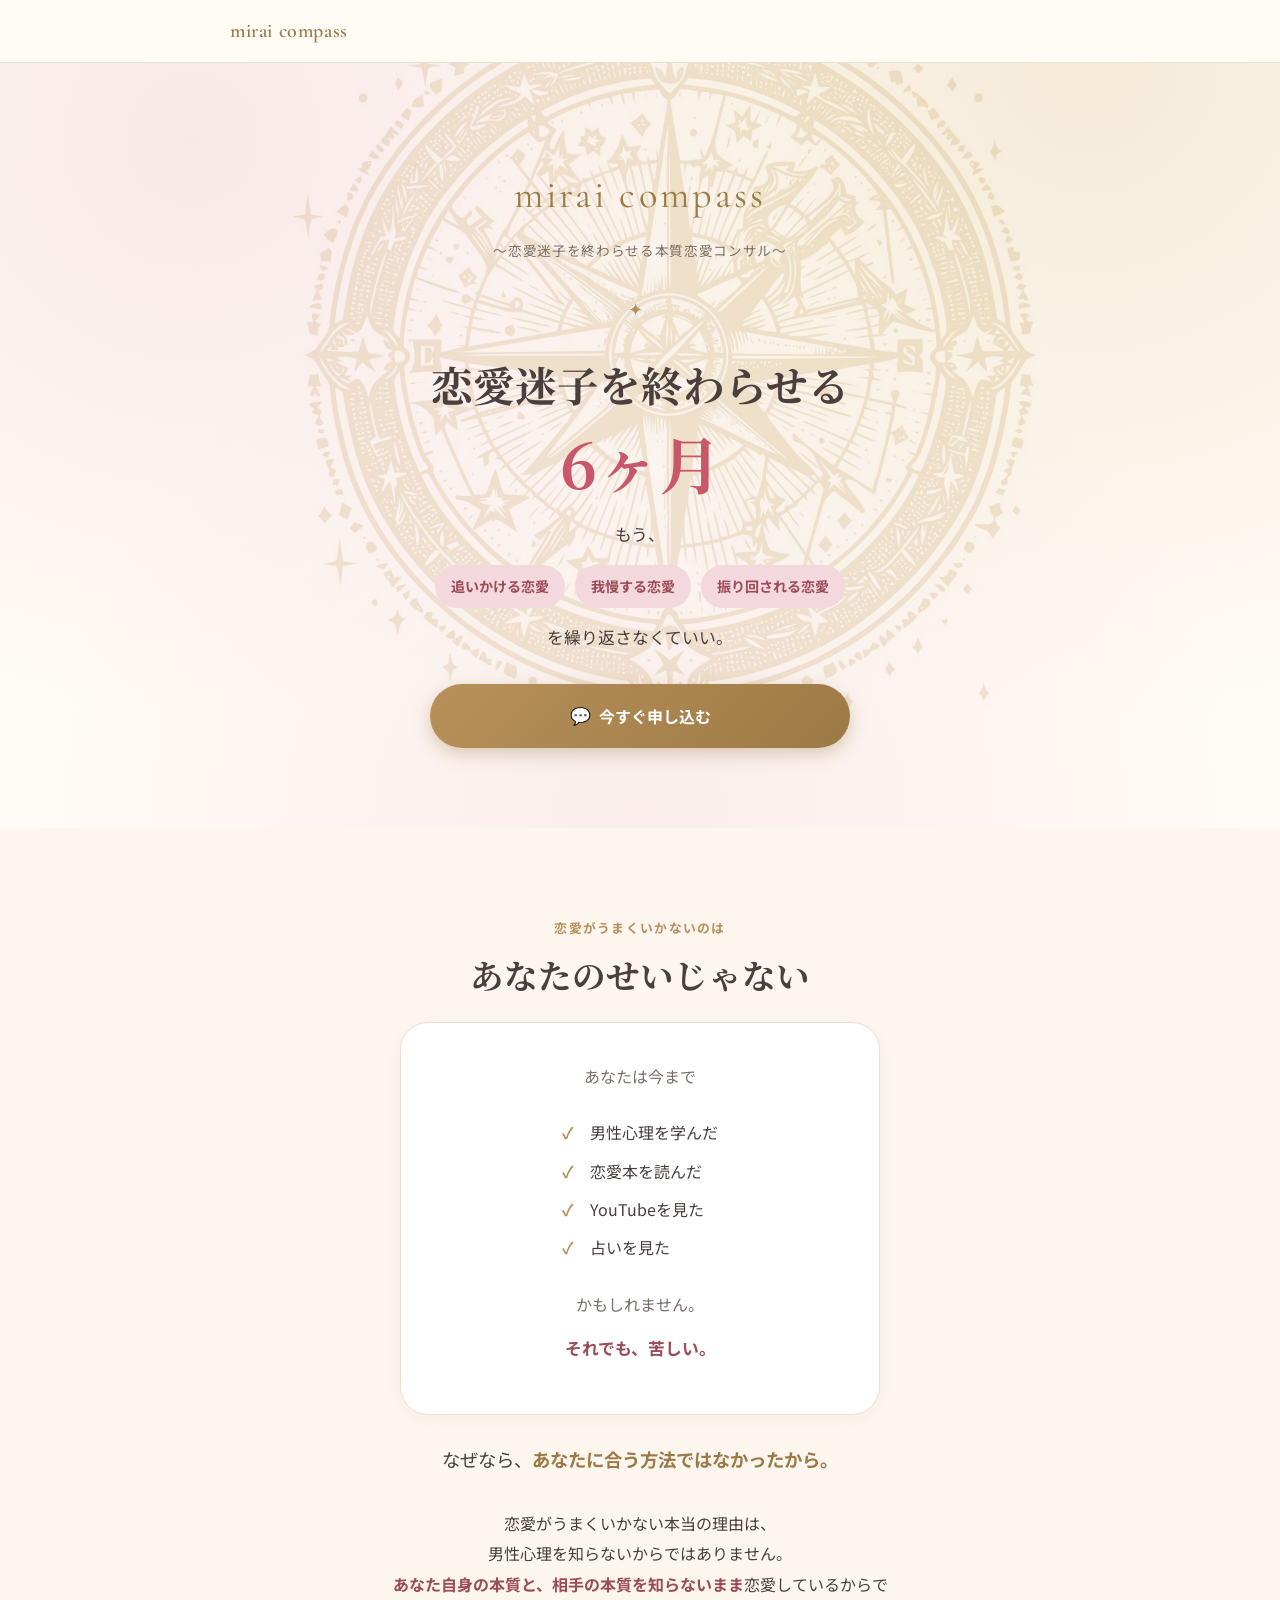
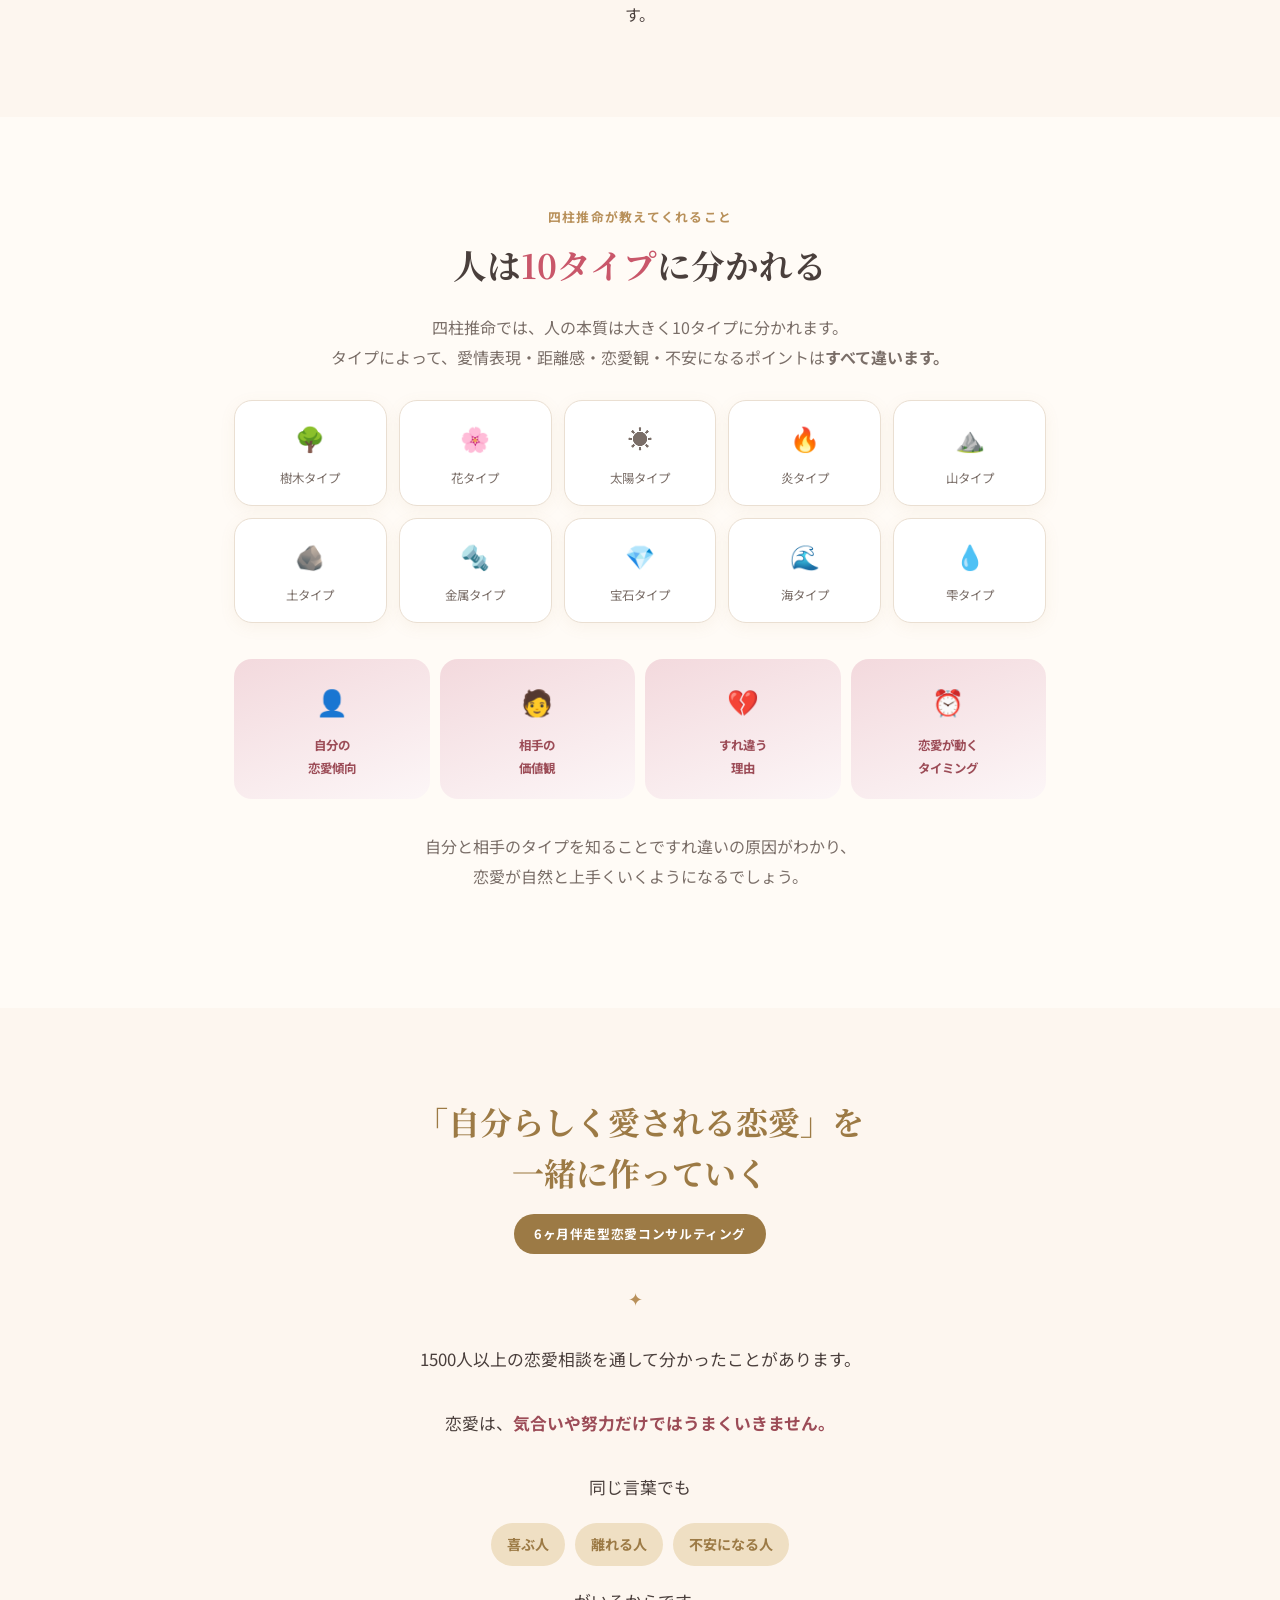
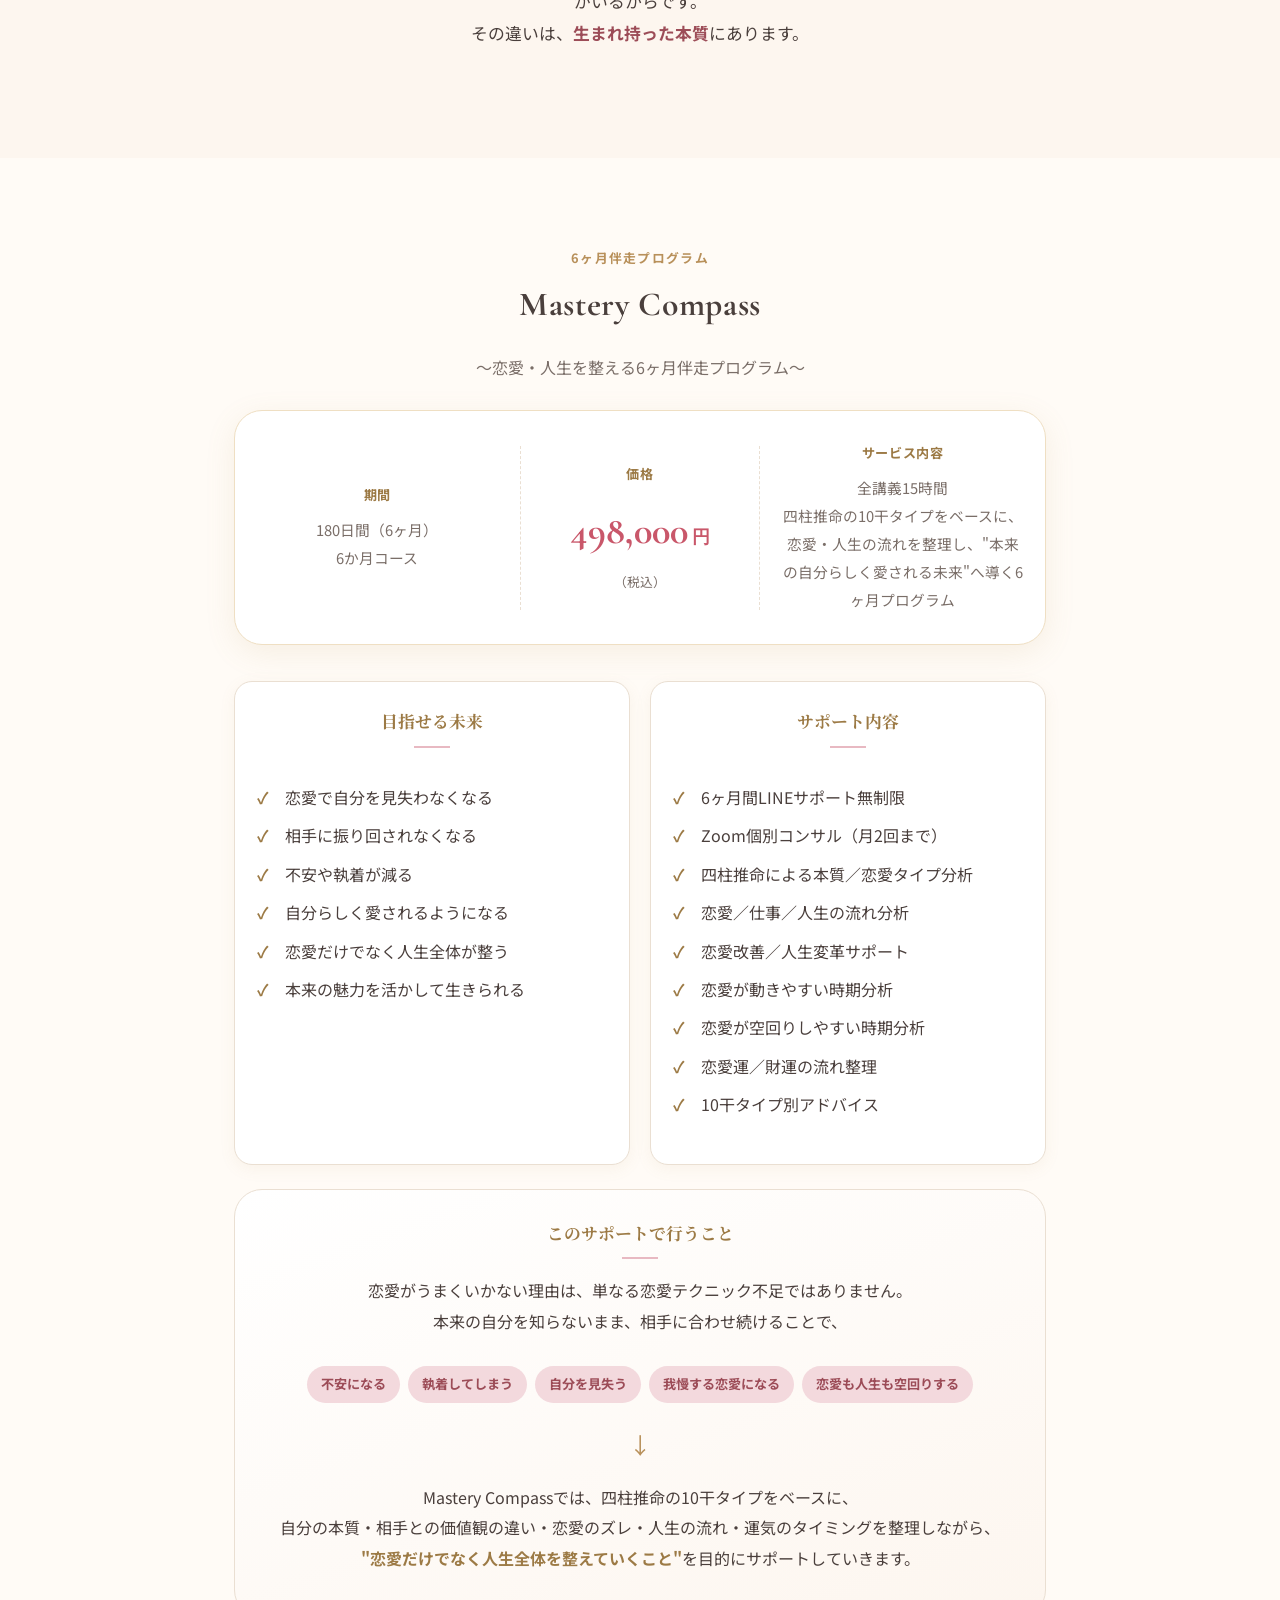
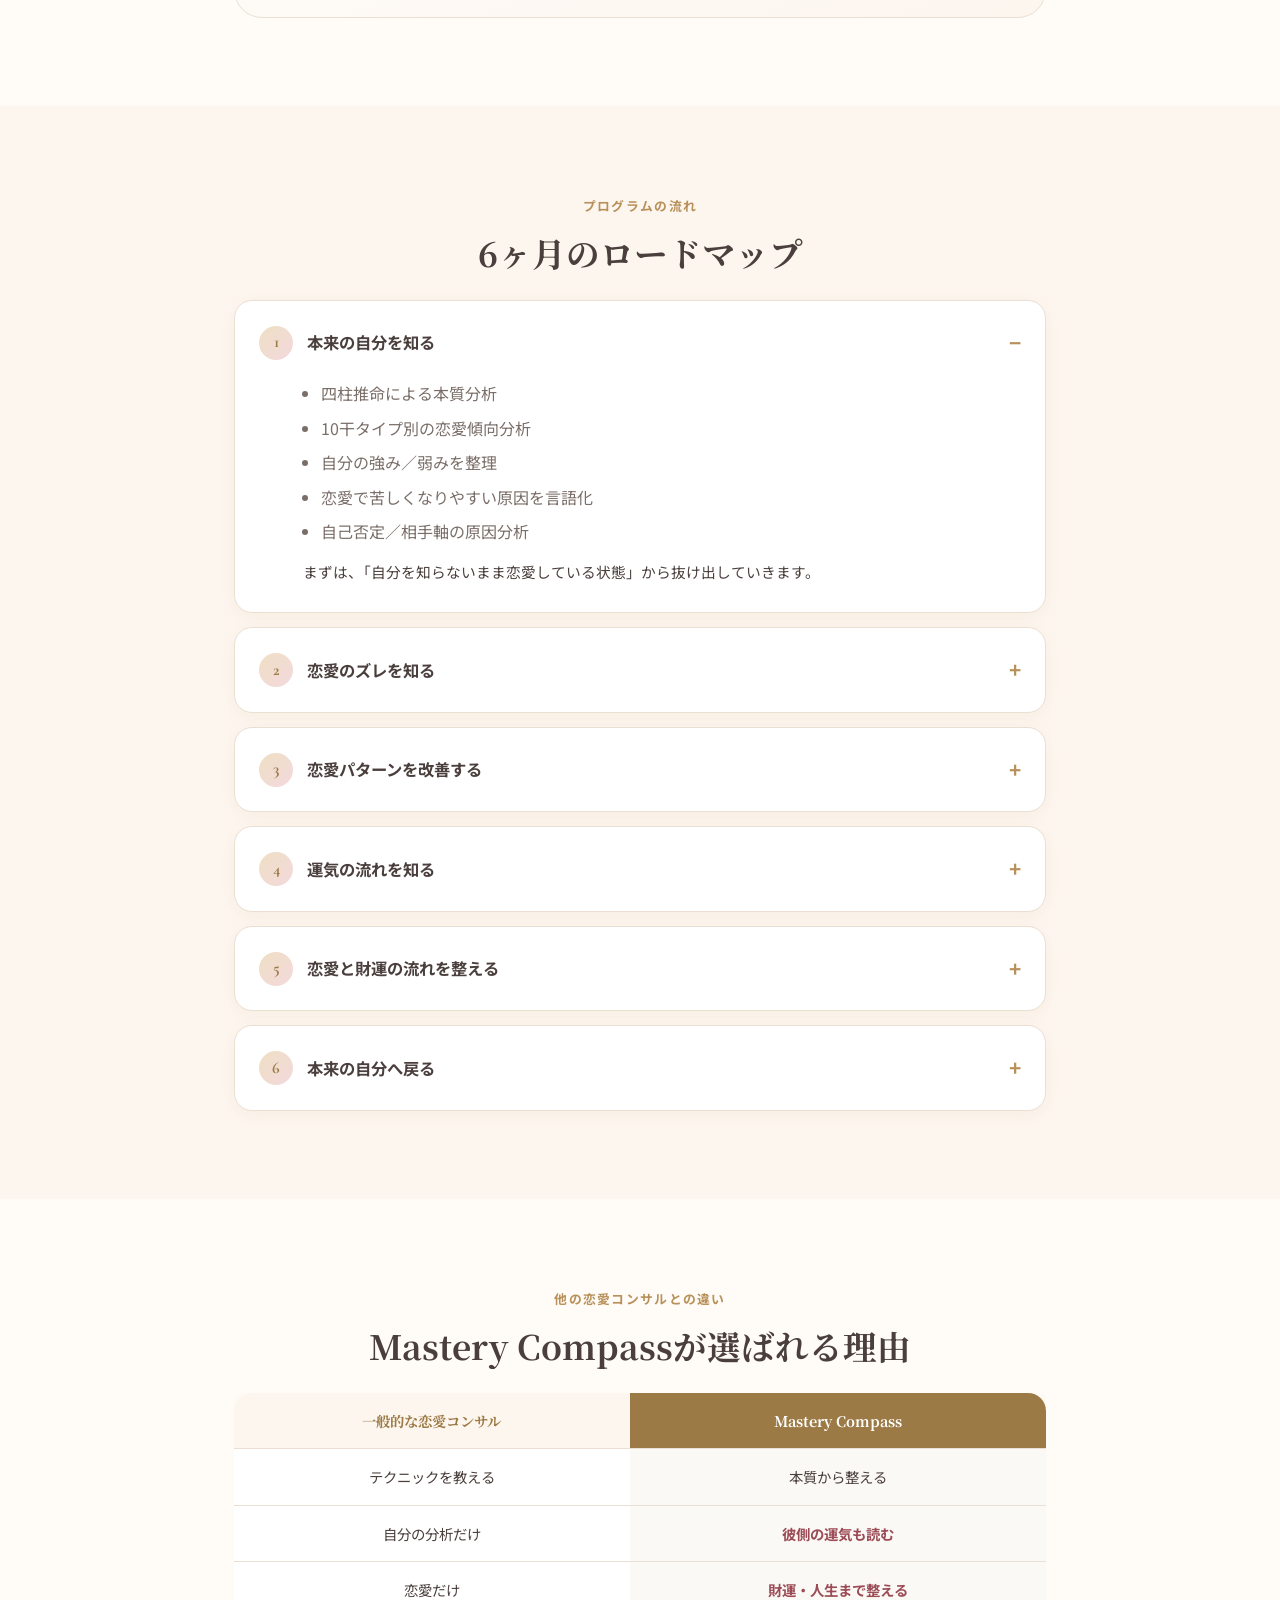
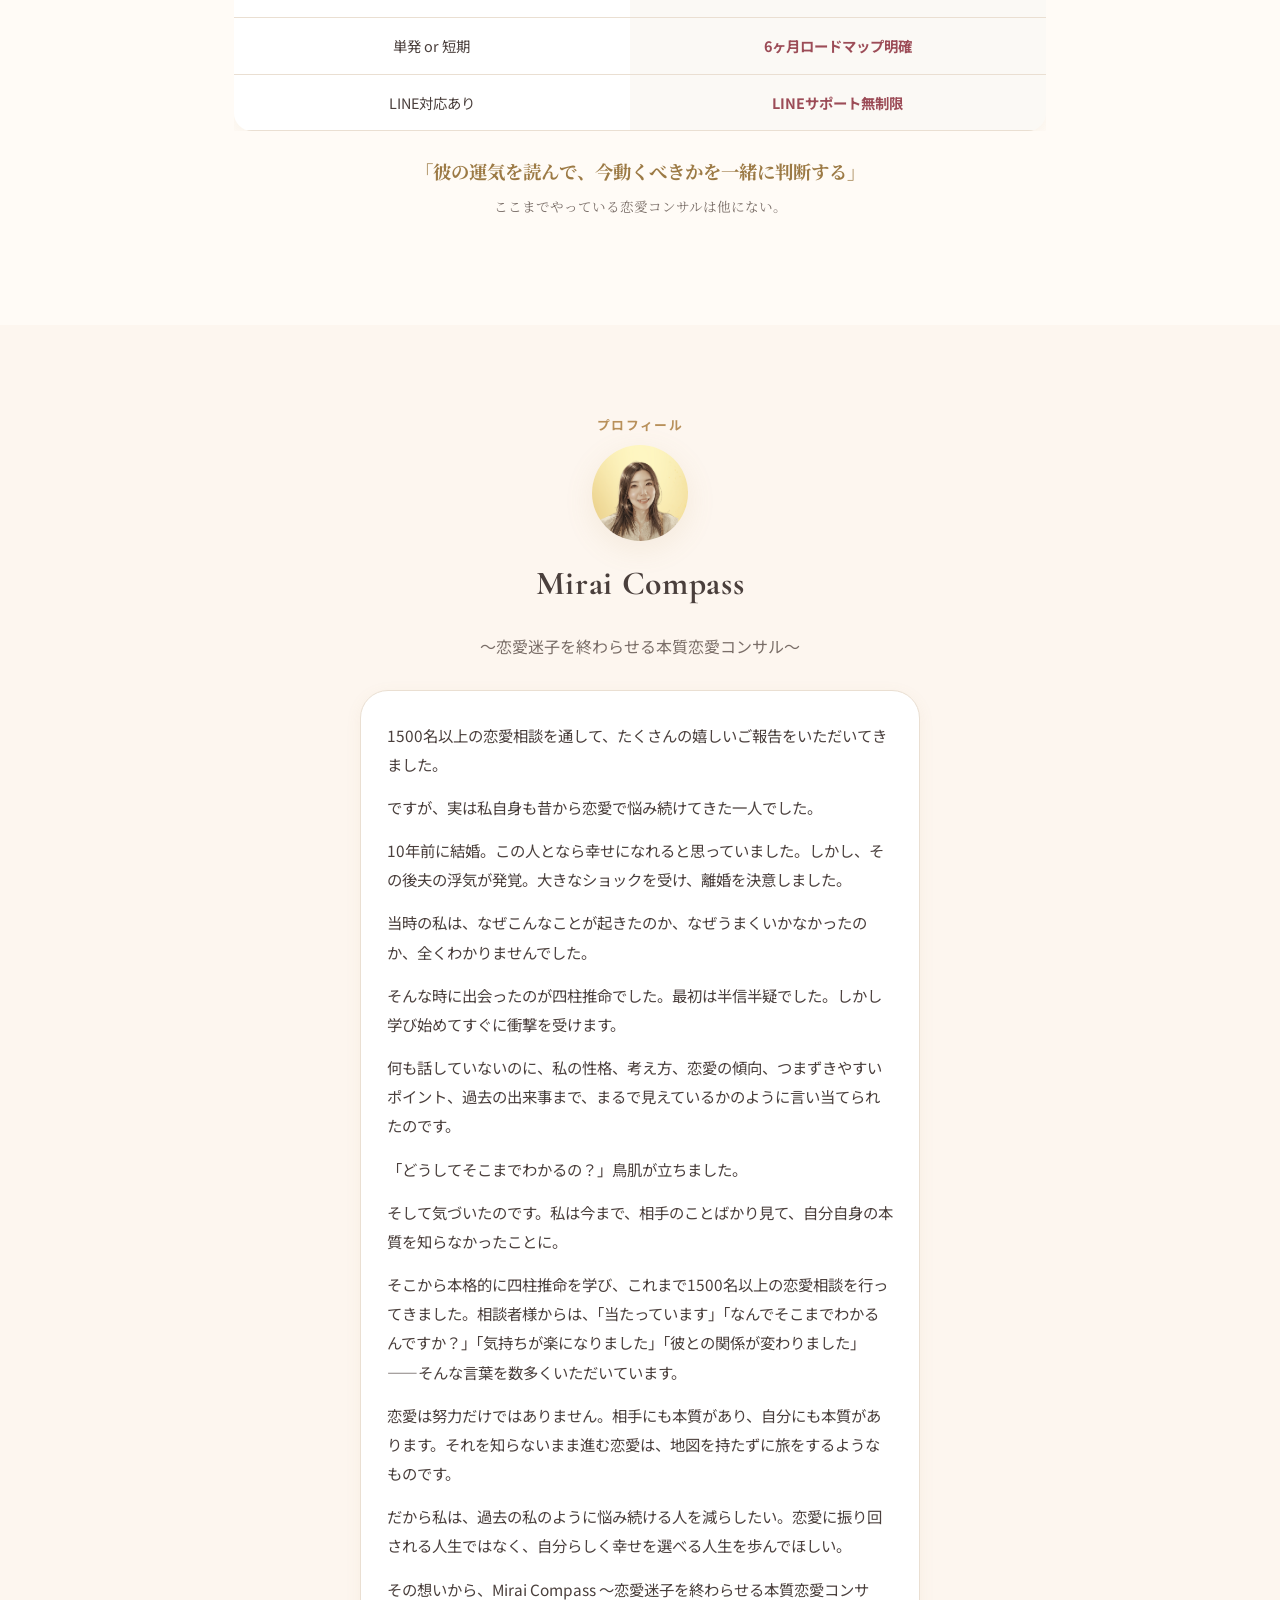
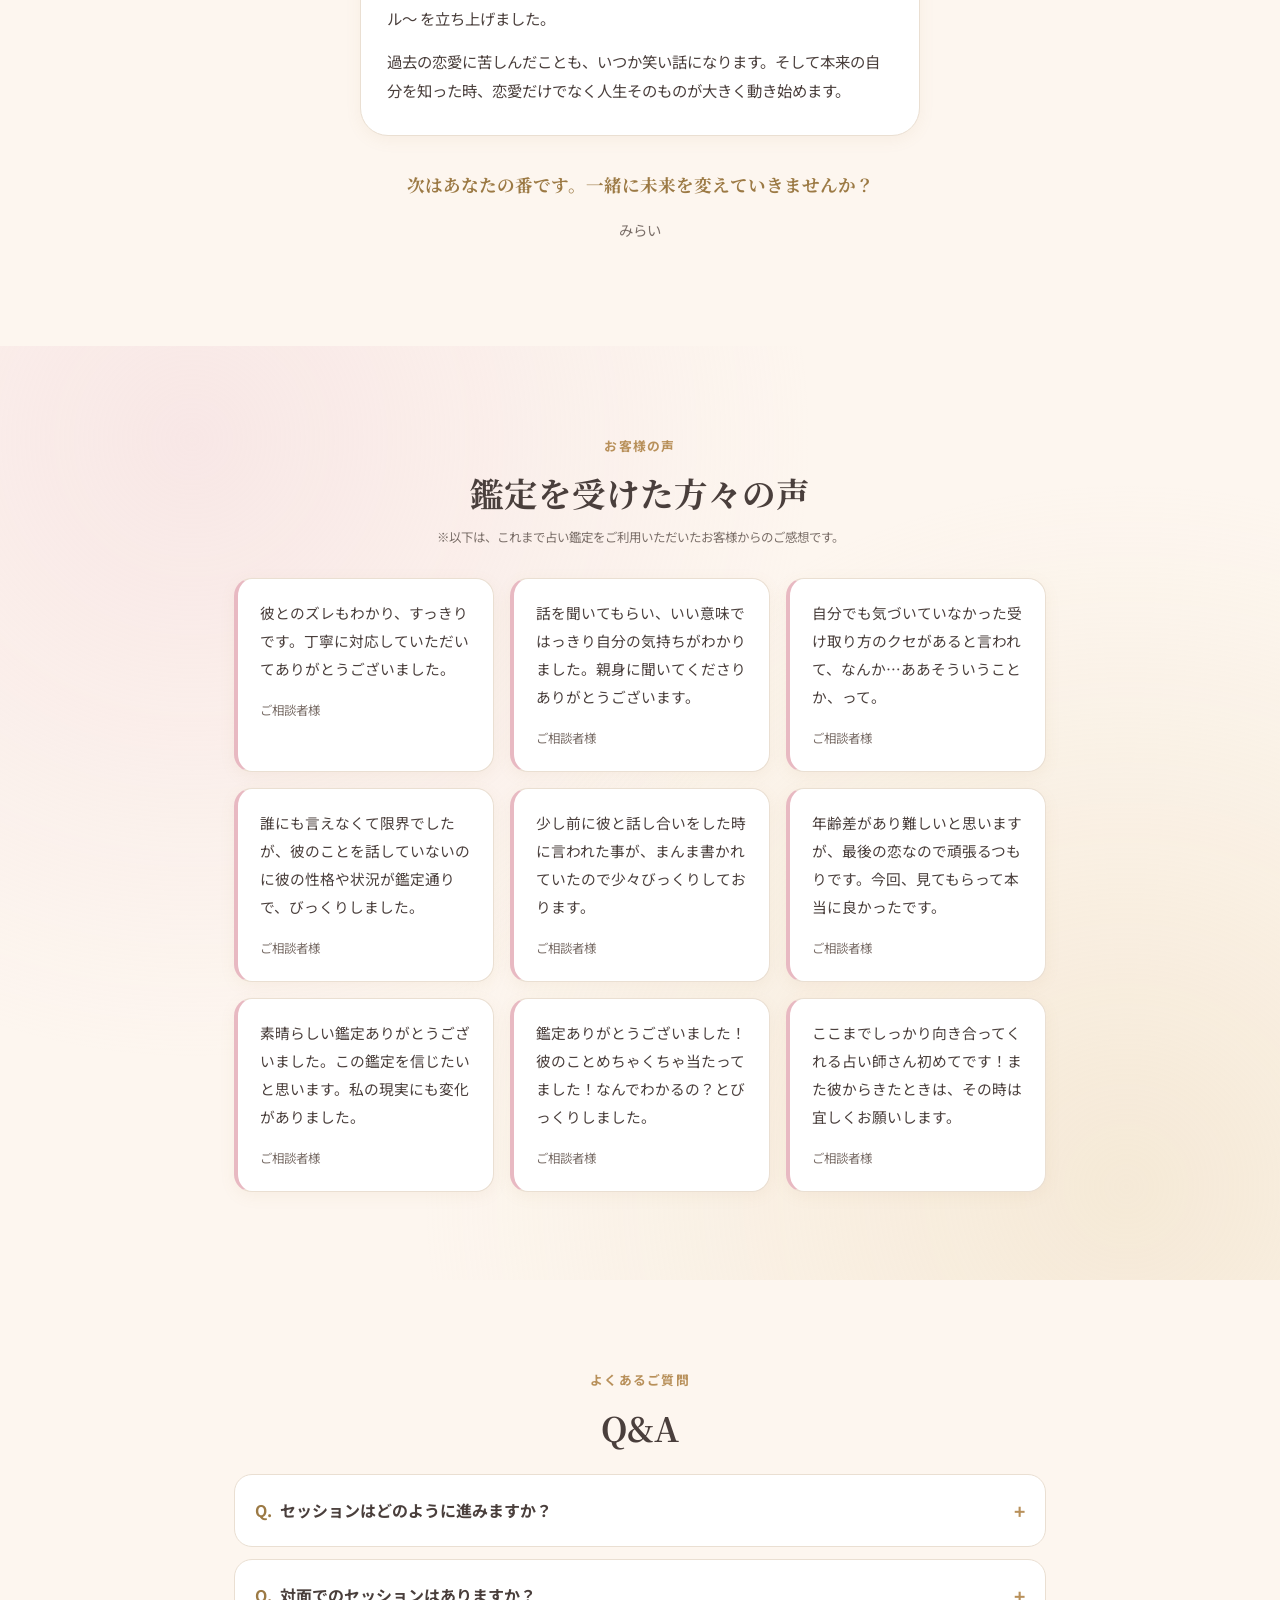
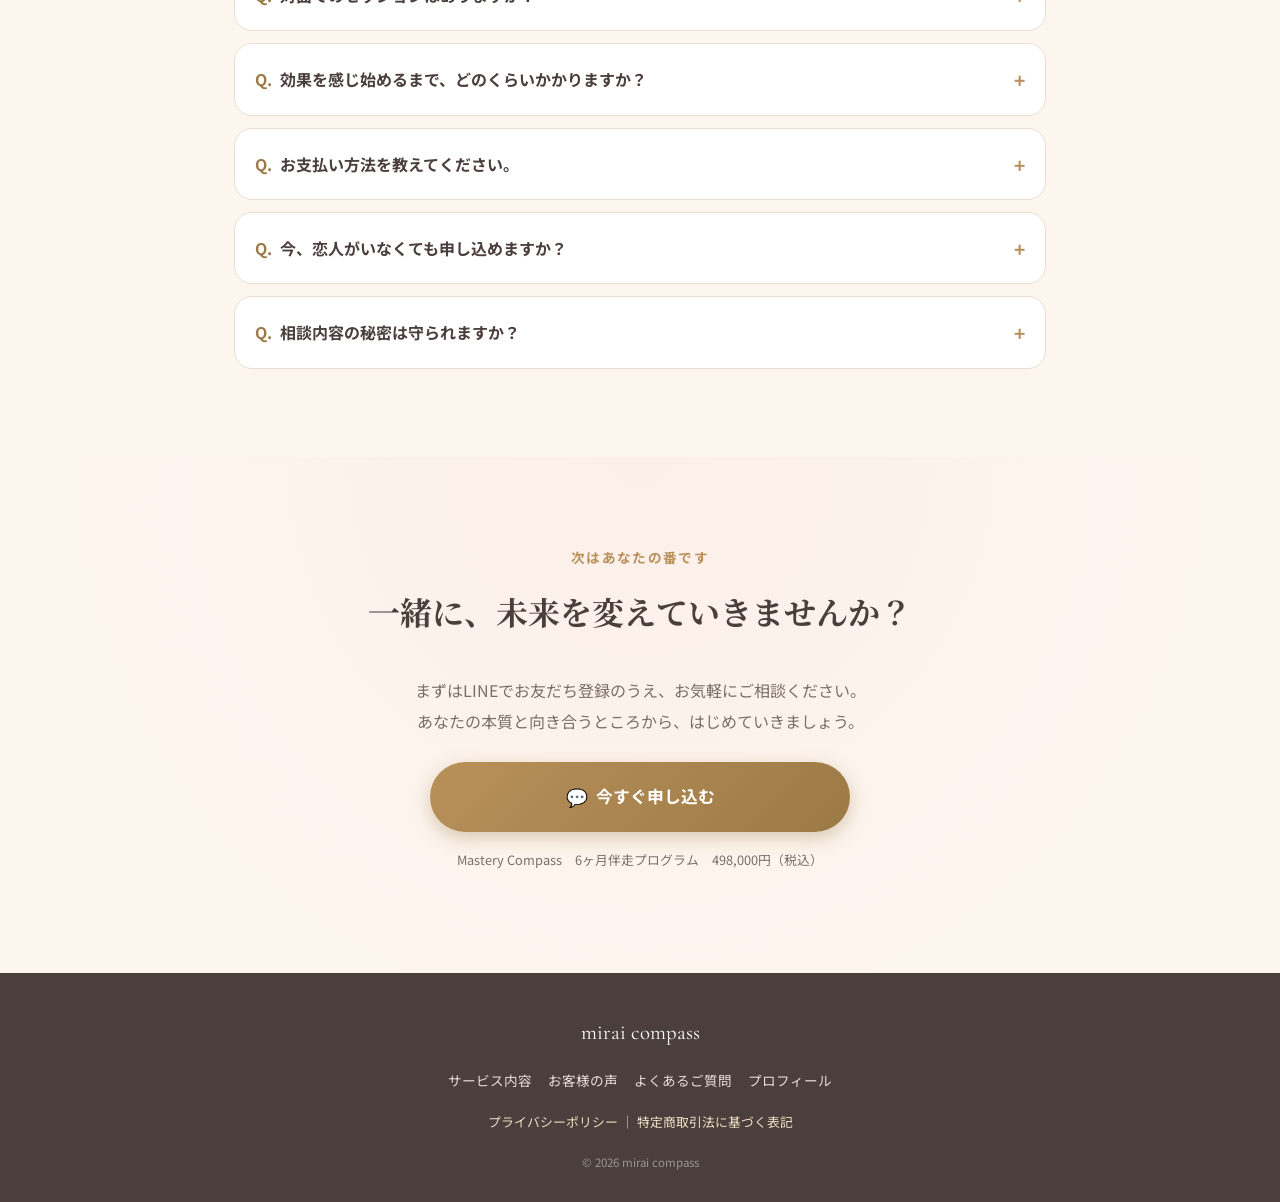
==== commit 44d147da: "プロフィール画像を写真に差し替え、お客様の声セクションにきらめき背景を追加" ====
--- a/index.html
+++ b/index.html
@@ -20,7 +20,7 @@
 <link rel="preconnect" href="https://fonts.gstatic.com" crossorigin>
 <link href="https://fonts.googleapis.com/css2?family=Cormorant+Garamond:wght@500;600&family=Noto+Serif+JP:wght@500;700&family=Noto+Sans+JP:wght@400;500;700&display=swap" rel="stylesheet">
 
-<link rel="stylesheet" href="style.css?v=3">
+<link rel="stylesheet" href="style.css?v=4">
 </head>
 <body>
 
@@ -372,7 +372,7 @@
     <div class="container">
       <p class="eyebrow">プロフィール</p>
       <div class="profile-head">
-        <div class="profile-avatar" aria-hidden="true">みらい</div>
+        <img class="profile-avatar" src="images/profile.png" alt="みらい" loading="lazy">
         <h2 class="section-title serif-en">Mirai Compass</h2>
         <p class="section-lead">〜恋愛迷子を終わらせる本質恋愛コンサル〜</p>
       </div>
@@ -400,6 +400,15 @@
 
   <!-- ================= TESTIMONIALS ================= -->
   <section id="voice" class="section section-voice">
+    <div class="voice-sparkles" aria-hidden="true">
+      <span class="sparkle s1">✦</span>
+      <span class="sparkle s2">✦</span>
+      <span class="sparkle s3">✦</span>
+      <span class="sparkle s4">✦</span>
+      <span class="sparkle s5">✦</span>
+      <span class="sparkle s6">✦</span>
+      <span class="sparkle s7">✦</span>
+    </div>
     <div class="container">
       <p class="eyebrow">お客様の声</p>
       <h2 class="section-title">鑑定を受けた方々の声</h2>
--- a/style.css
+++ b/style.css
@@ -571,12 +571,7 @@
   width:96px; height:96px;
   border-radius:50%;
   margin: 0 auto 16px;
-  background: linear-gradient(145deg, var(--c-pink), var(--c-gold-soft));
-  color: var(--c-gold-deep);
-  display:flex; align-items:center; justify-content:center;
-  font-family: var(--font-serif-jp);
-  font-weight:700;
-  font-size:1.1rem;
+  object-fit:cover;
   box-shadow: var(--shadow);
 }
 .profile-story{
@@ -605,6 +600,16 @@
 }
 
 /* ---------- Voice / testimonials ---------- */
+.section-voice{
+  position:relative;
+  overflow:hidden;
+  background:
+    radial-gradient(circle at 15% 10%, rgba(243,217,221,.5), transparent 45%),
+    radial-gradient(circle at 88% 90%, rgba(239,223,195,.55), transparent 50%),
+    var(--c-bg-soft);
+}
+.section-voice .container{ position:relative; z-index:1; }
+.voice-sparkles{ position:absolute; inset:0; z-index:0; overflow:hidden; pointer-events:none; }
 .voice-grid{
   display:grid;
   gap: 16px;
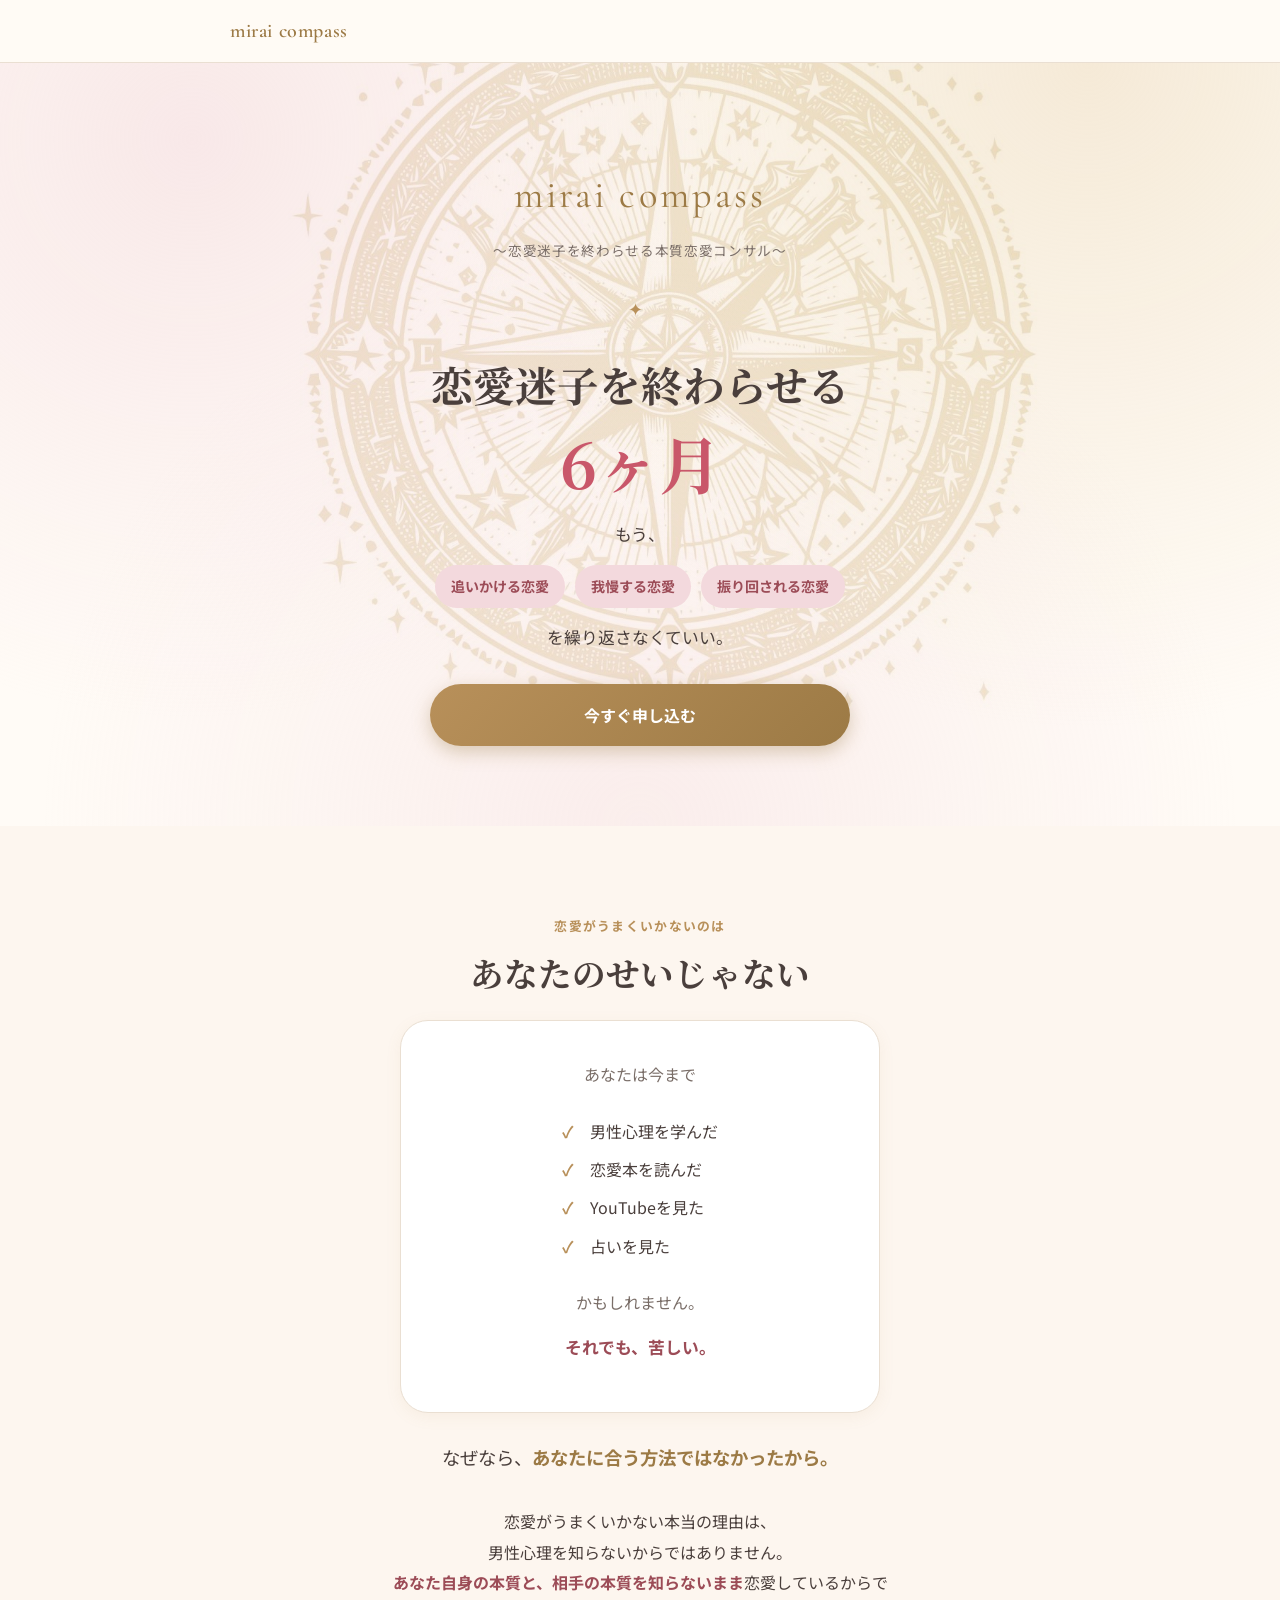
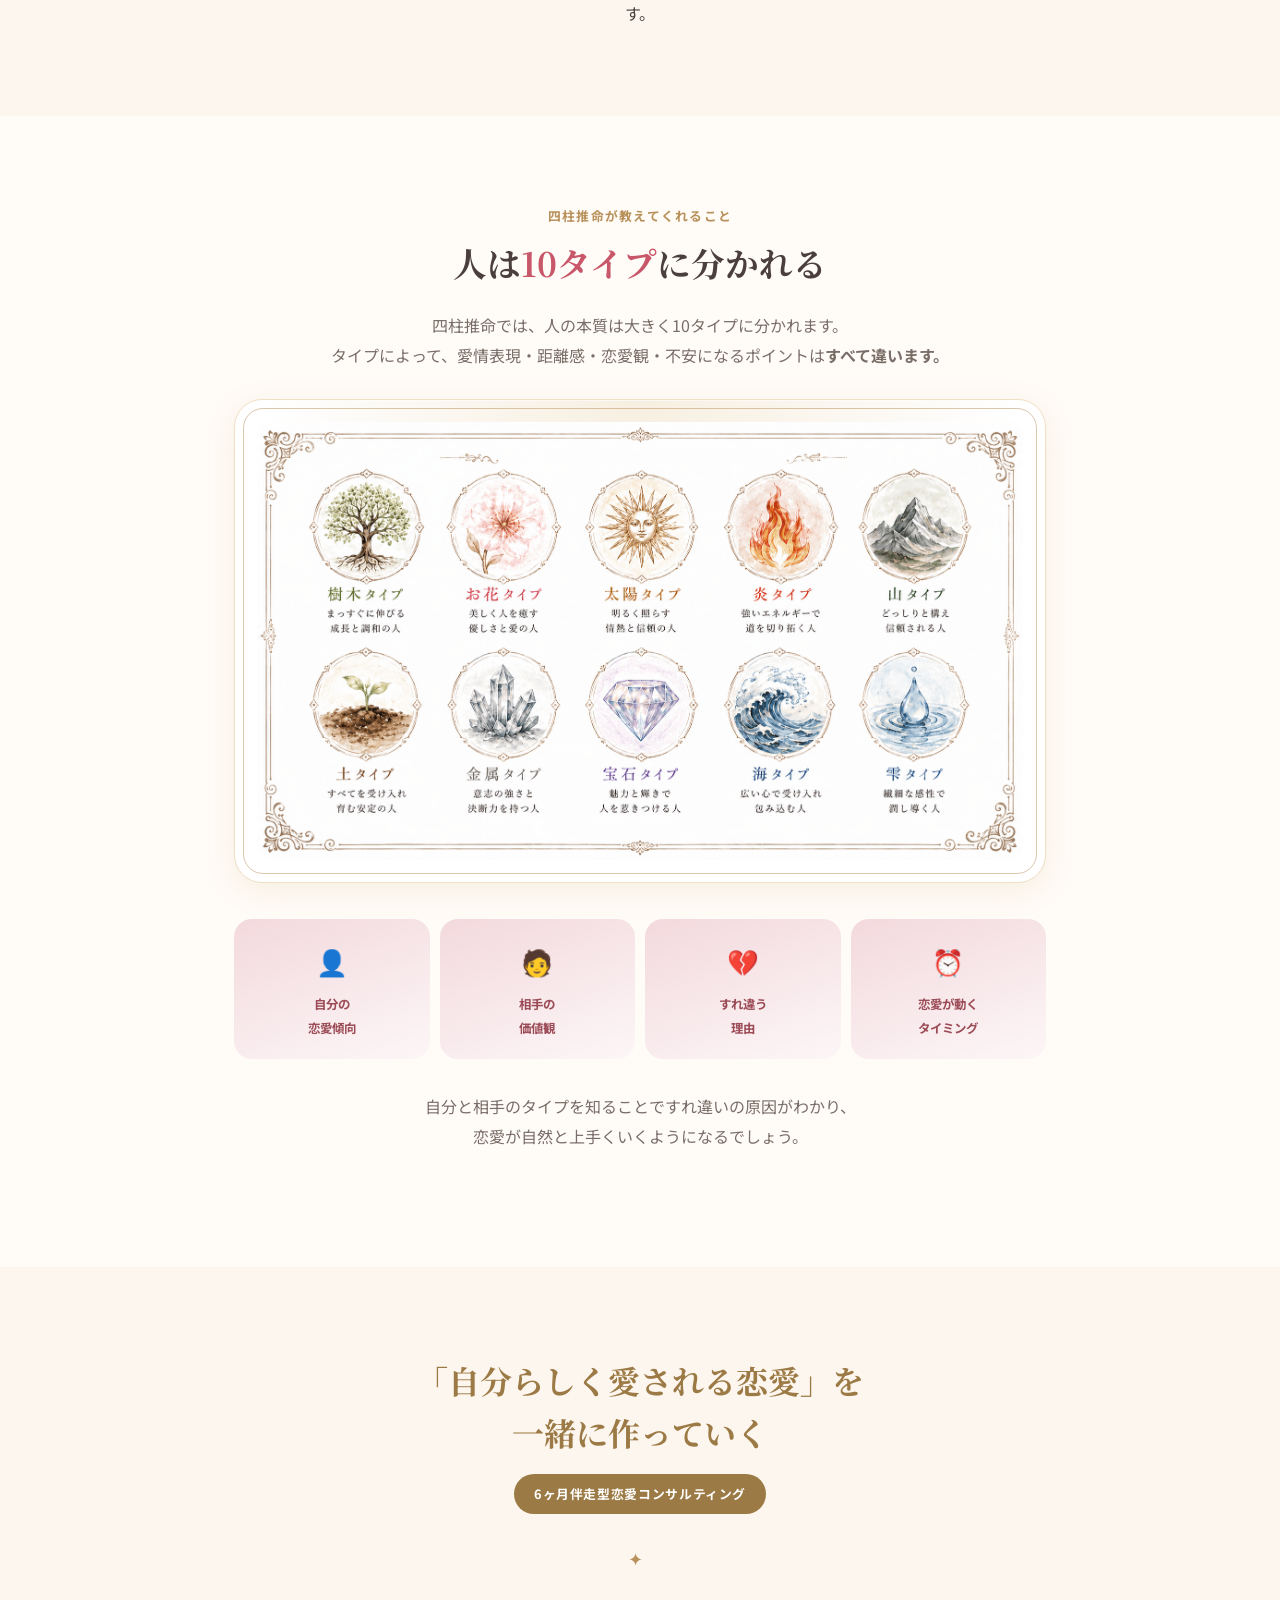
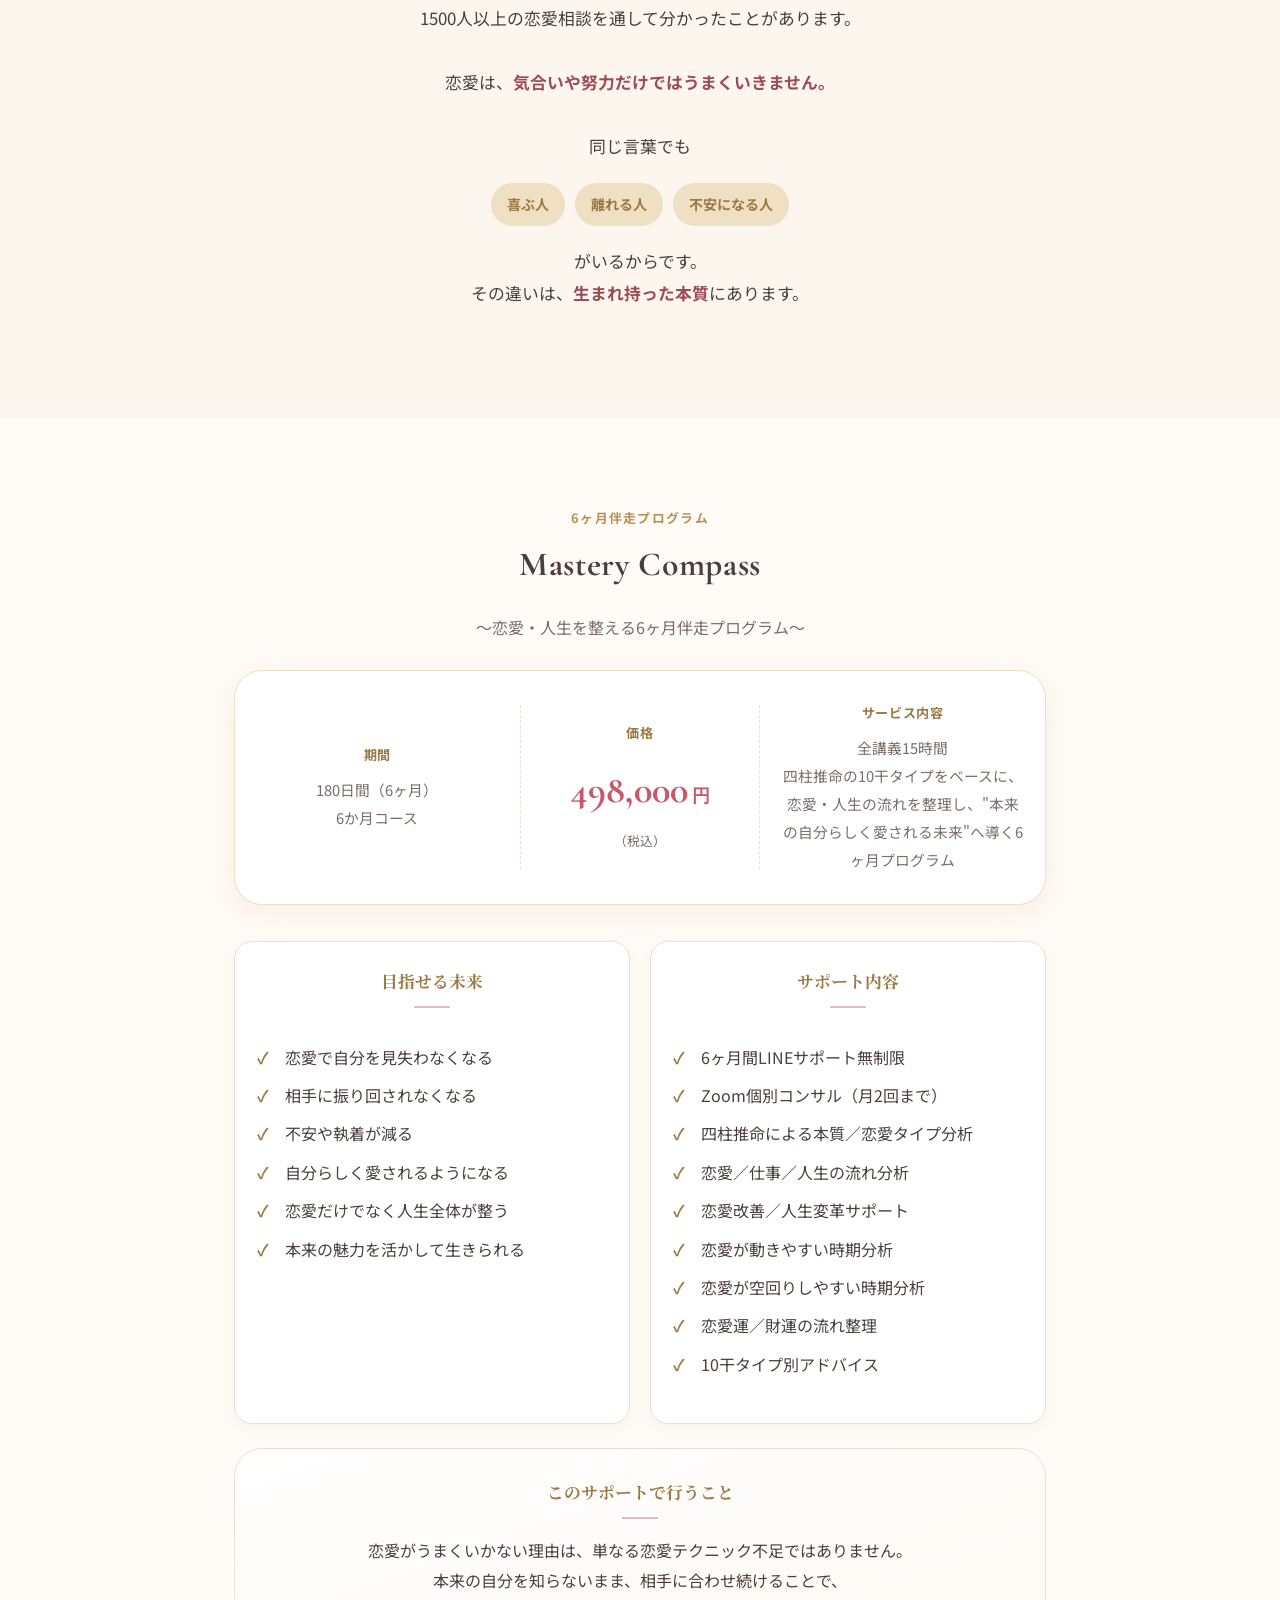
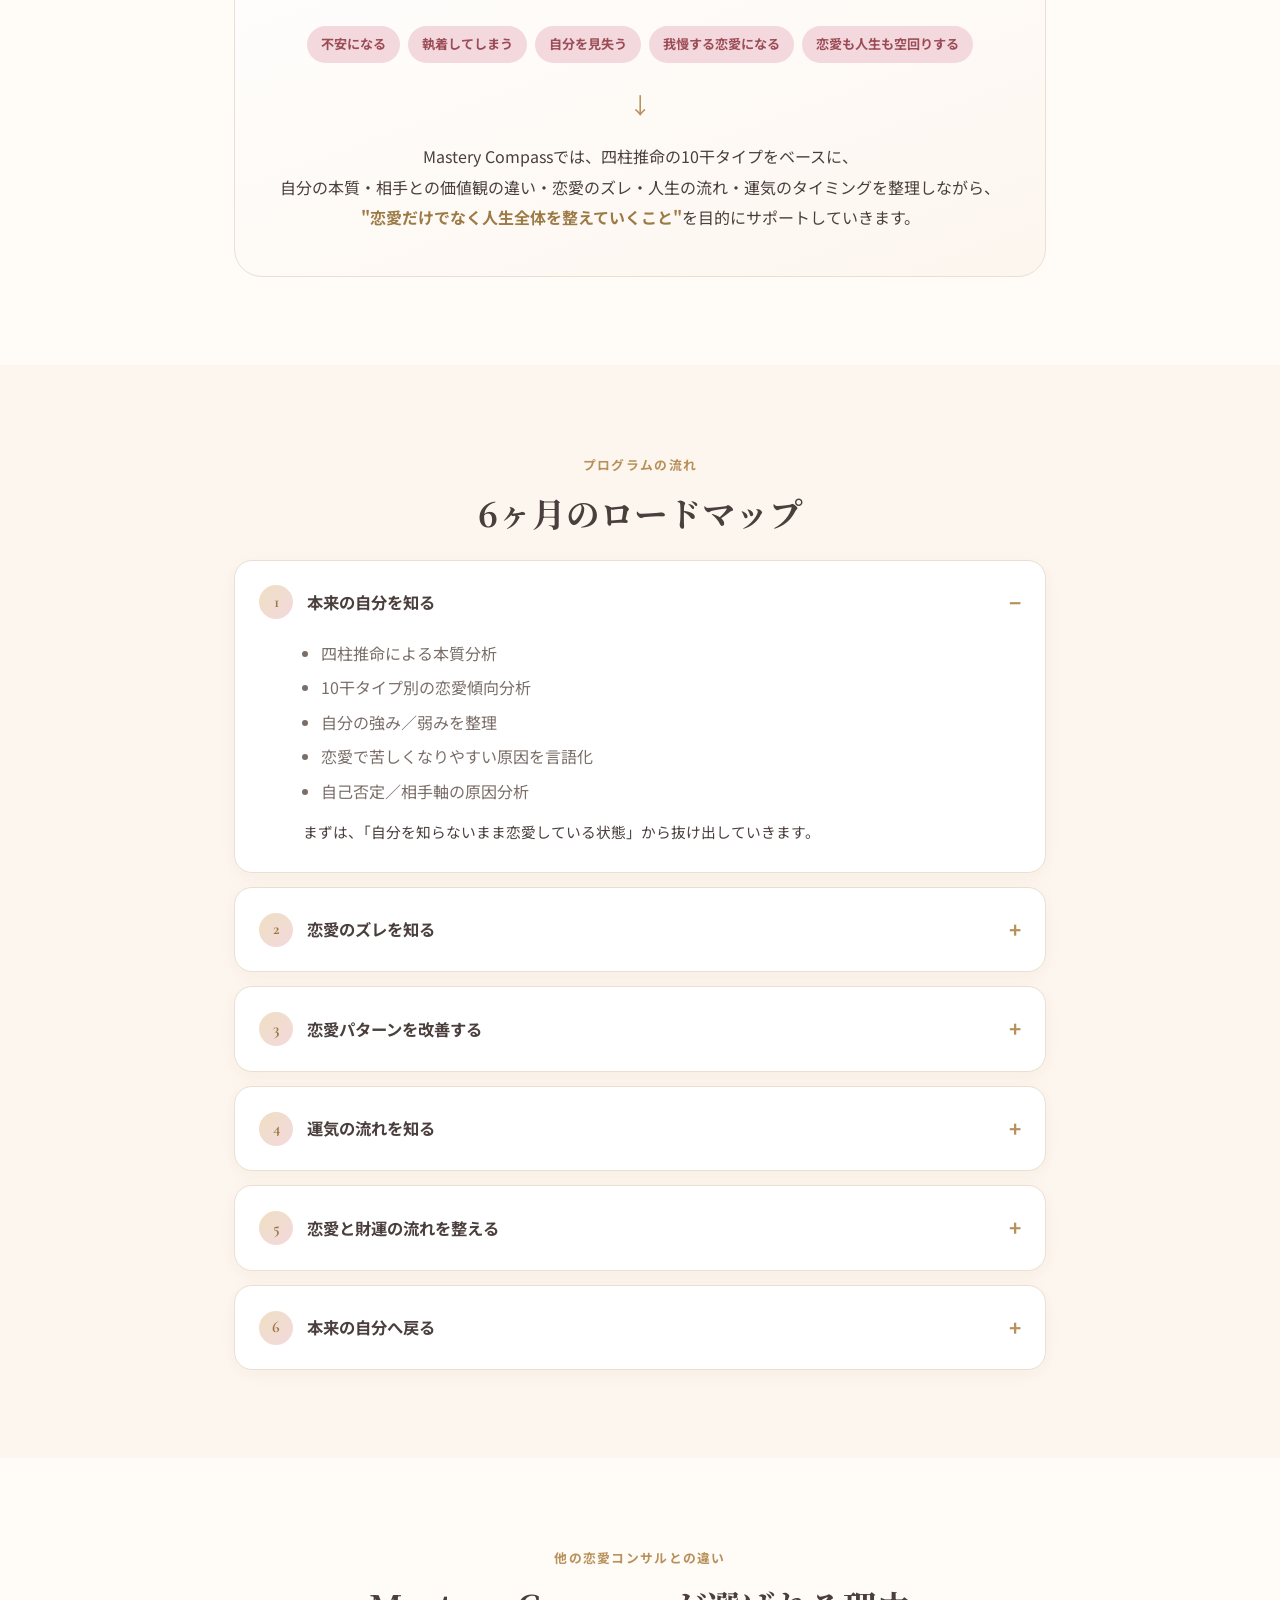
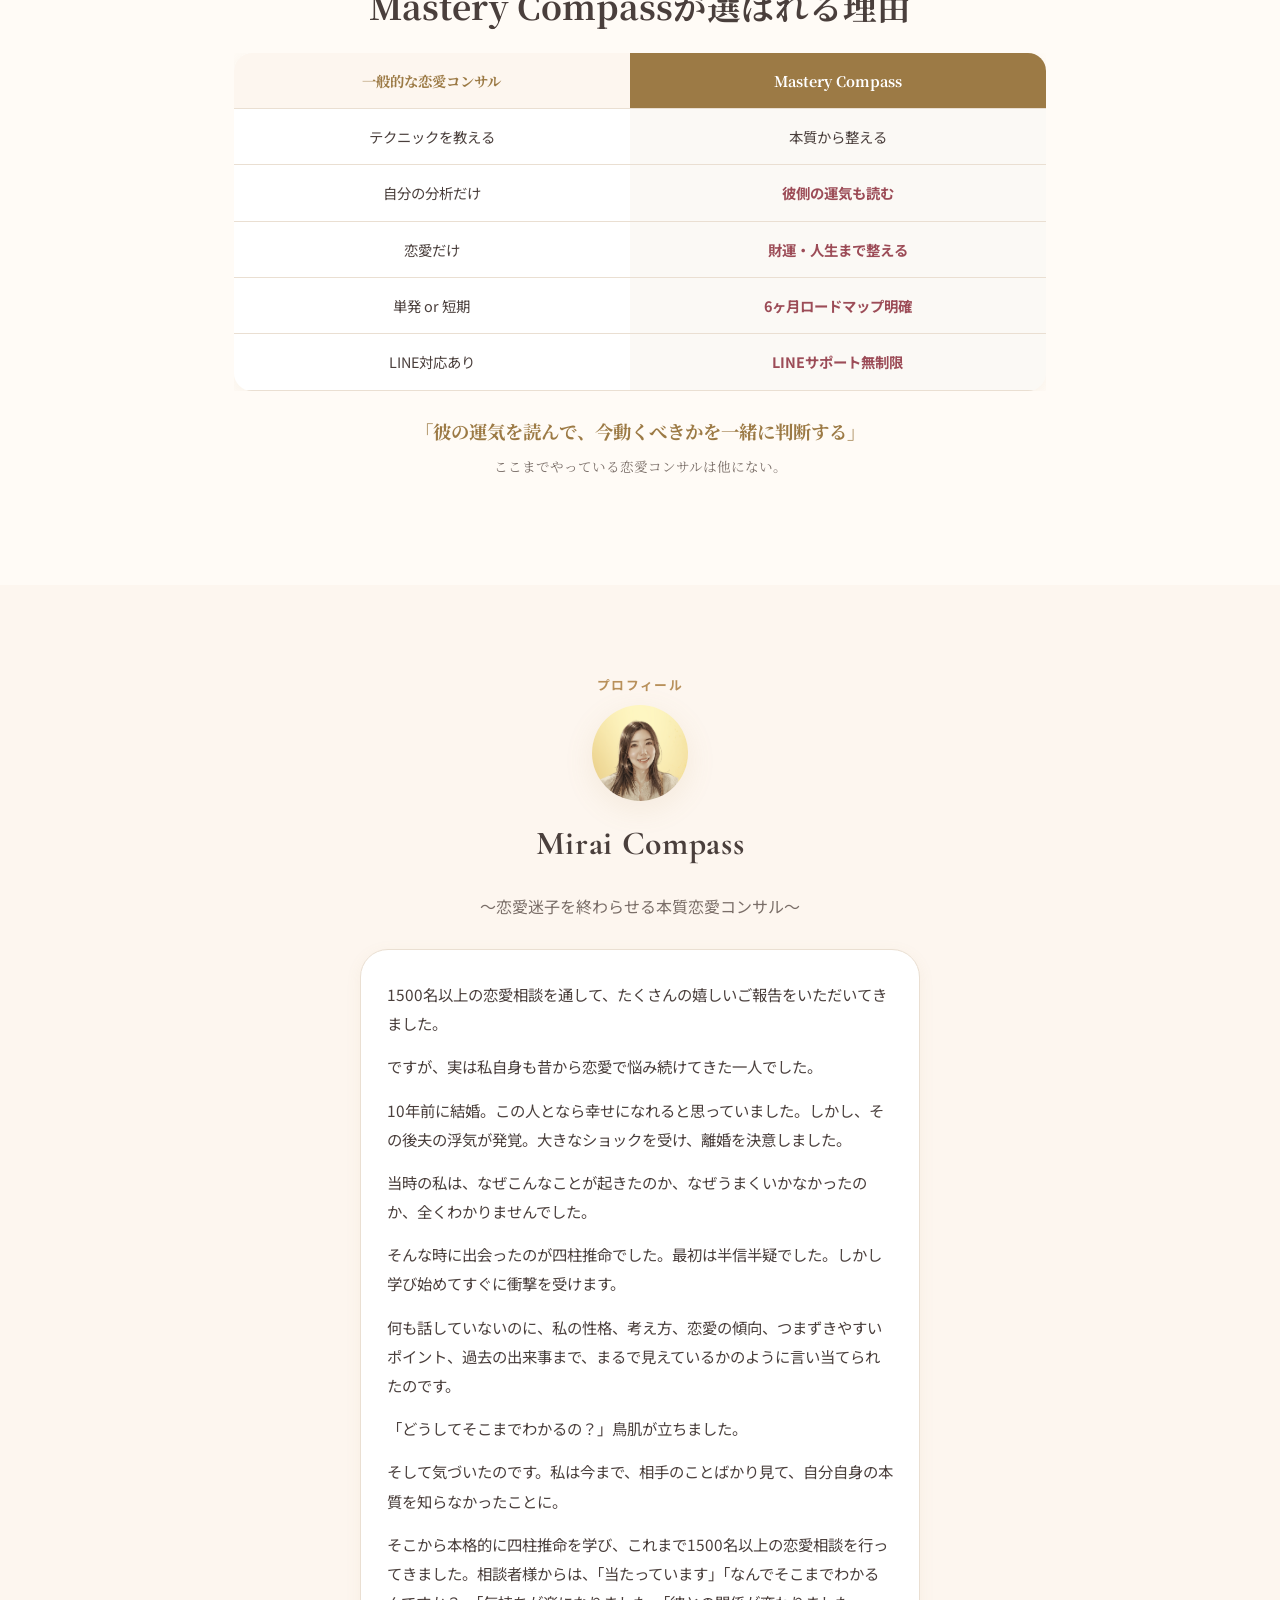
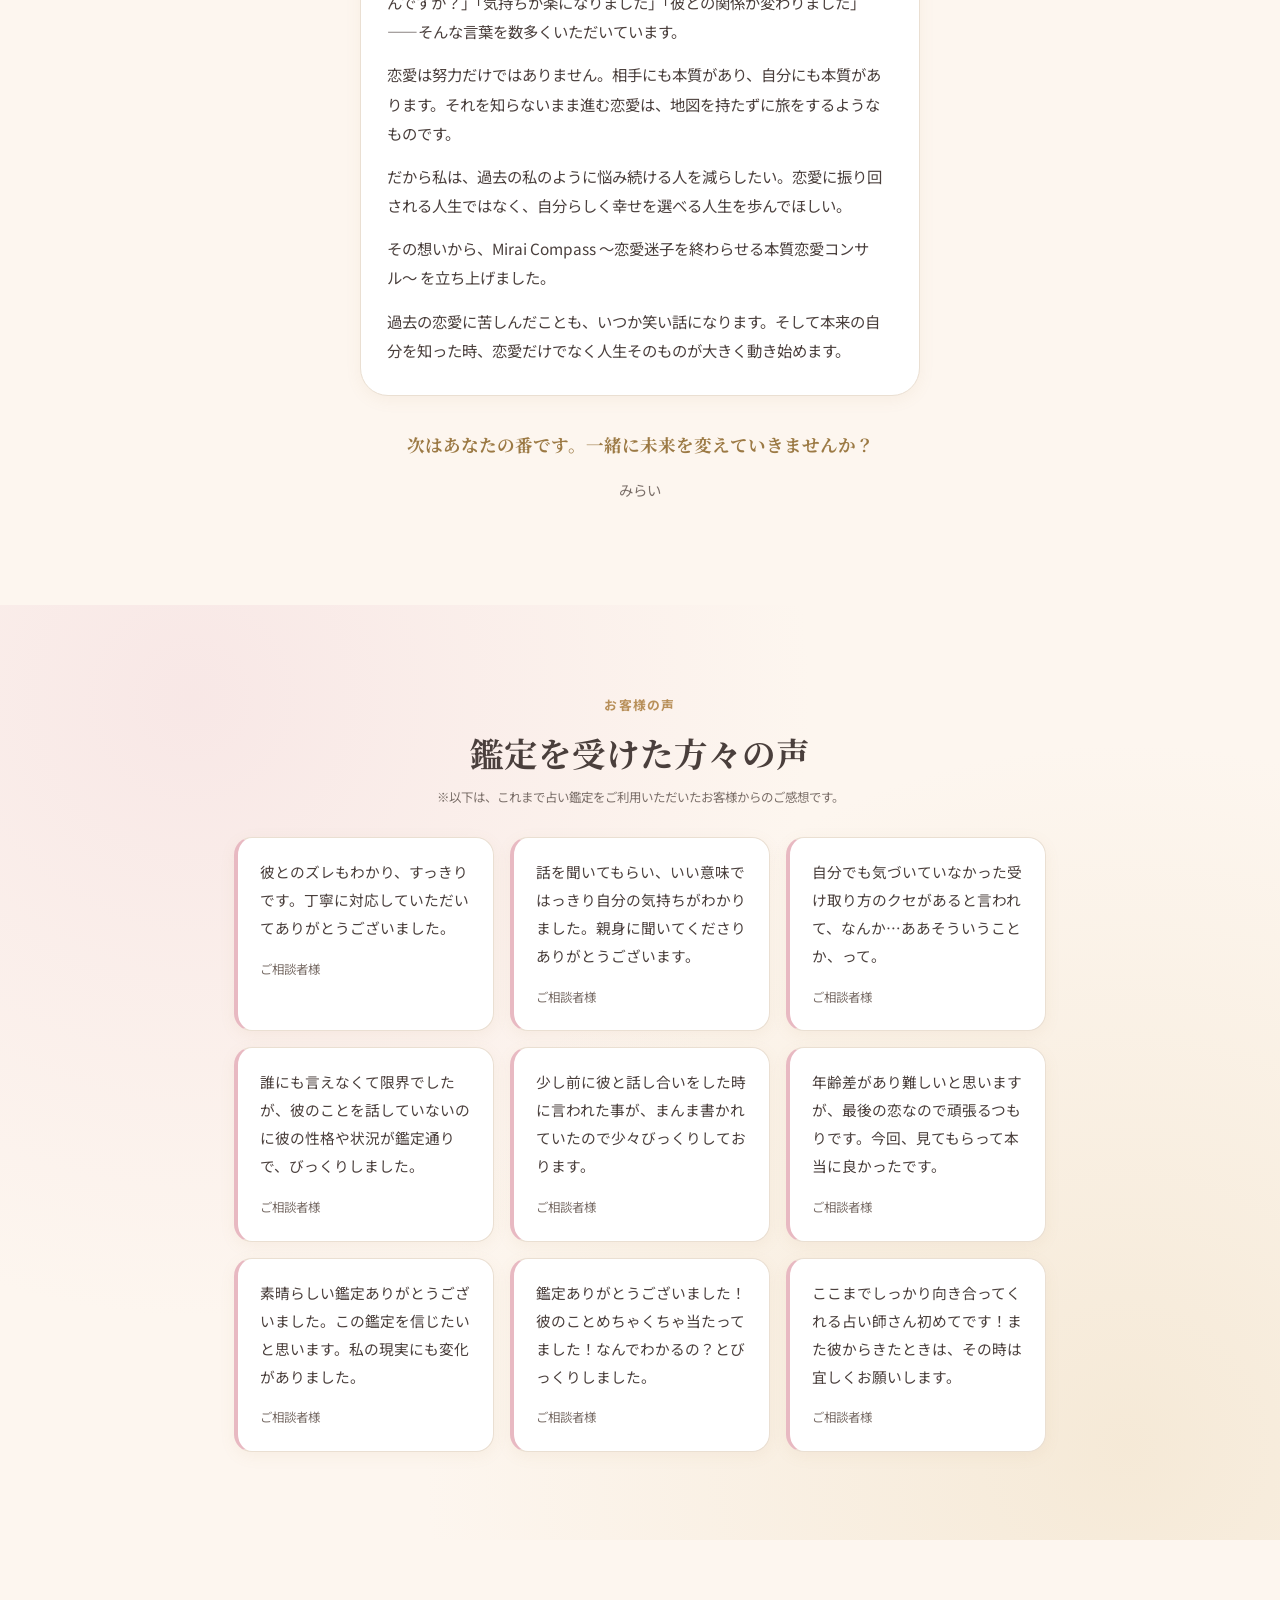
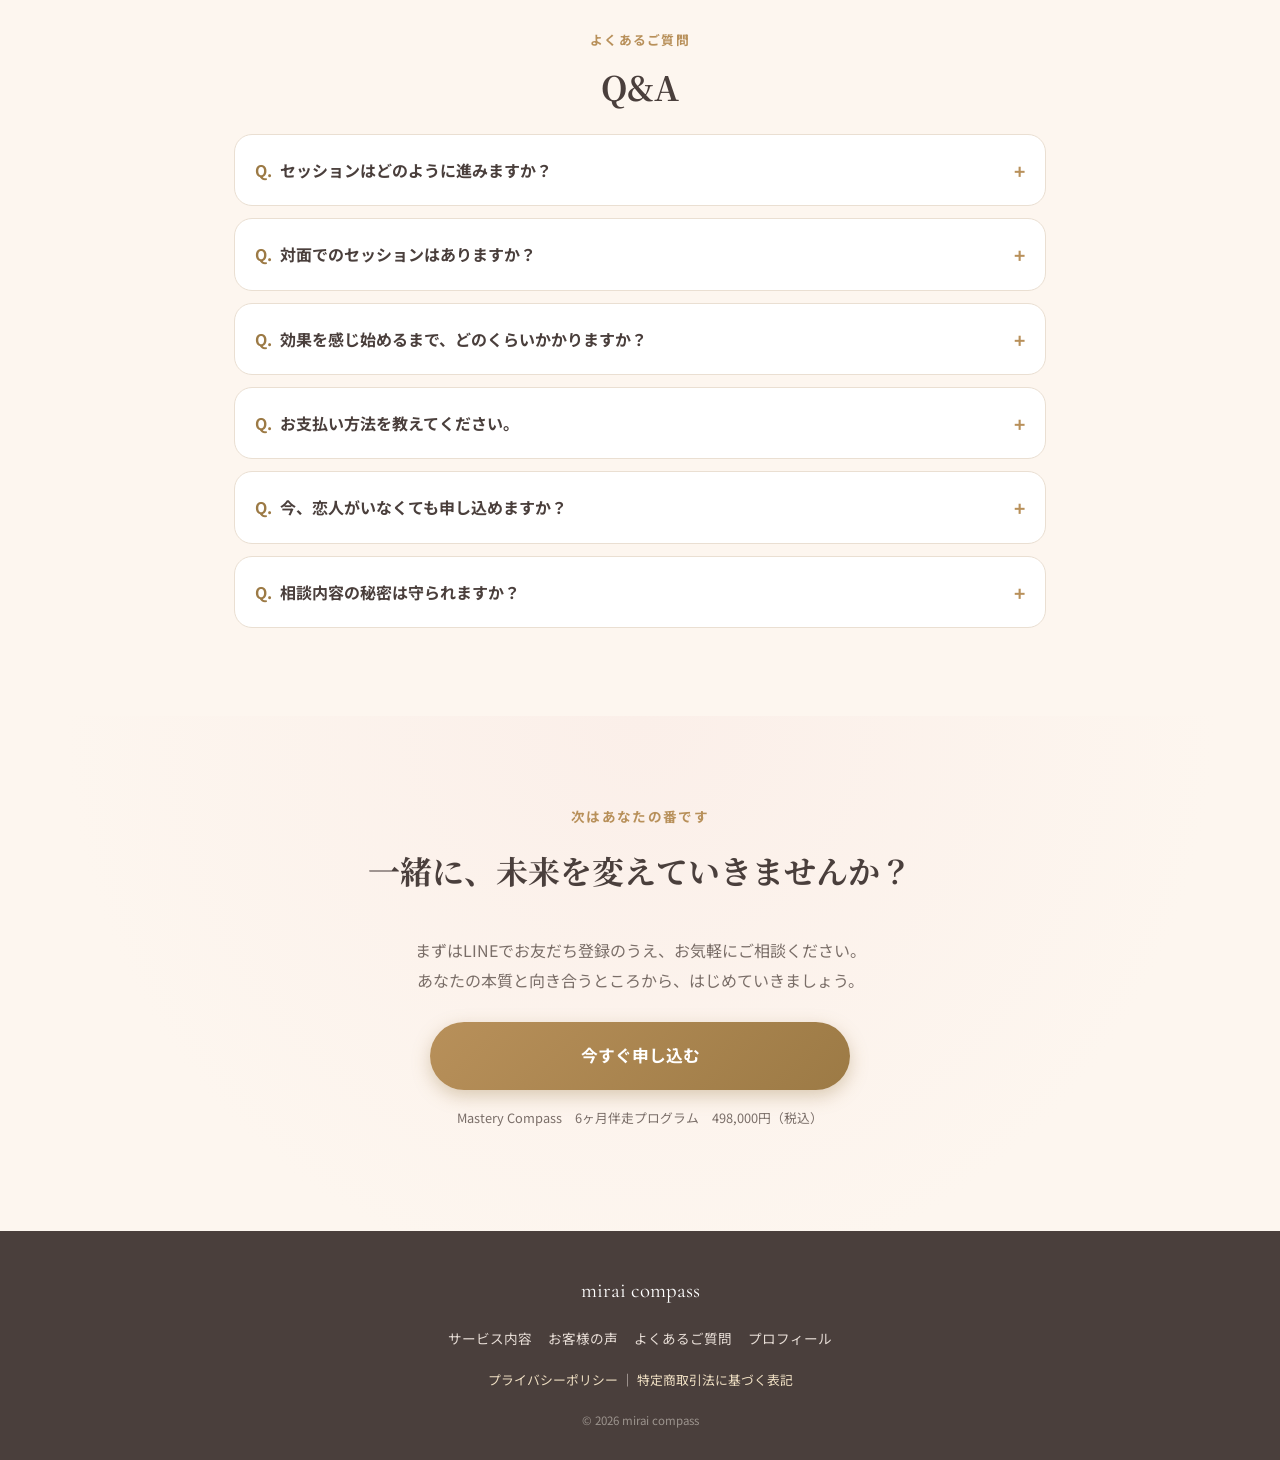
==== commit 20241d6c: "ボタンのアイコンを削除し、10タイプをアンティーク調画像に差し替え" ====
--- a/index.html
+++ b/index.html
@@ -20,7 +20,7 @@
 <link rel="preconnect" href="https://fonts.gstatic.com" crossorigin>
 <link href="https://fonts.googleapis.com/css2?family=Cormorant+Garamond:wght@500;600&family=Noto+Serif+JP:wght@500;700&family=Noto+Sans+JP:wght@400;500;700&display=swap" rel="stylesheet">
 
-<link rel="stylesheet" href="style.css?v=4">
+<link rel="stylesheet" href="style.css?v=5">
 </head>
 <body>
 
@@ -60,7 +60,7 @@
       </ul>
       <p class="hero-lead">を繰り返さなくていい。</p>
       <a href="https://lin.ee/xxxxxxxx" class="btn btn-brown btn-large" target="_blank" rel="noopener">
-        <span class="line-icon" aria-hidden="true">💬</span>今すぐ申し込む
+        今すぐ申し込む
       </a>
     </div>
   </section>
@@ -105,18 +105,9 @@
         タイプによって、愛情表現・距離感・恋愛観・不安になるポイントは<strong>すべて違います。</strong>
       </p>
 
-      <ul class="type-grid" aria-label="四柱推命10タイプ">
-        <li><span class="type-icon" aria-hidden="true">🌳</span>樹木タイプ</li>
-        <li><span class="type-icon" aria-hidden="true">🌸</span>花タイプ</li>
-        <li><span class="type-icon" aria-hidden="true">☀️</span>太陽タイプ</li>
-        <li><span class="type-icon" aria-hidden="true">🔥</span>炎タイプ</li>
-        <li><span class="type-icon" aria-hidden="true">⛰️</span>山タイプ</li>
-        <li><span class="type-icon" aria-hidden="true">🪨</span>土タイプ</li>
-        <li><span class="type-icon" aria-hidden="true">🔩</span>金属タイプ</li>
-        <li><span class="type-icon" aria-hidden="true">💎</span>宝石タイプ</li>
-        <li><span class="type-icon" aria-hidden="true">🌊</span>海タイプ</li>
-        <li><span class="type-icon" aria-hidden="true">💧</span>雫タイプ</li>
-      </ul>
+      <div class="type-frame">
+        <img src="images/types.png" alt="四柱推命10タイプ：樹木タイプ・お花タイプ・太陽タイプ・炎タイプ・山タイプ・土タイプ・金属タイプ・宝石タイプ・海タイプ・雫タイプ" loading="lazy">
+      </div>
 
       <div class="feature-row">
         <div class="feature-item">
@@ -500,7 +491,7 @@
         あなたの本質と向き合うところから、はじめていきましょう。
       </p>
       <a href="https://lin.ee/xxxxxxxx" class="btn btn-brown btn-large btn-cta-final" target="_blank" rel="noopener">
-        <span class="line-icon" aria-hidden="true">💬</span>今すぐ申し込む
+        今すぐ申し込む
       </a>
       <p class="cta-note">Mastery Compass　6ヶ月伴走プログラム　498,000円（税込）</p>
     </div>
--- a/style.css
+++ b/style.css
@@ -333,24 +333,26 @@
 .empathy-body strong{ color:#9C4C57; }
 
 /* ---------- Solution / 10 types ---------- */
-.type-grid{
-  list-style:none;
-  display:grid;
-  grid-template-columns: repeat(5, 1fr);
-  gap: 12px;
-  padding:0; margin: 0 0 36px;
-  text-align:center;
-}
-.type-grid li{
-  background: var(--c-bg-card);
-  border:1px solid var(--c-line);
-  border-radius: var(--radius);
-  padding: 14px 6px;
-  font-size: .78rem;
-  color: var(--c-text-soft);
-  box-shadow: var(--shadow-soft);
-}
-.type-icon{ display:block; font-size:1.5rem; margin-bottom:6px; }
+.type-frame{
+  position:relative;
+  margin: 0 0 36px;
+  padding: 22px;
+  background:
+    radial-gradient(circle at 50% 0%, rgba(239,223,195,.5), transparent 60%),
+    var(--c-bg-card);
+  border: 1px solid var(--c-gold-soft);
+  border-radius: var(--radius-lg);
+  box-shadow: var(--shadow), inset 0 0 0 1px rgba(255,255,255,.6);
+}
+.type-frame::before{
+  content:"";
+  position:absolute; inset:8px;
+  border: 1px solid var(--c-gold);
+  border-radius: calc(var(--radius-lg) - 8px);
+  opacity:.5;
+  pointer-events:none;
+}
+.type-frame img{ position:relative; border-radius: calc(var(--radius-lg) - 14px); }
 
 .feature-row{
   display:grid;
@@ -700,7 +702,6 @@
    Tablet / Desktop
 ========================================================== */
 @media (min-width: 640px){
-  .type-grid{ grid-template-columns: repeat(5,1fr); }
   .info-grid{ grid-template-columns: 1fr 1fr; }
   .price-card{ grid-template-columns: 1fr 1fr 1fr; align-items:center; }
   .price-card-col-price{ border-top:none; border-bottom:none; border-left:1px dashed var(--c-line); border-right:1px dashed var(--c-line); }
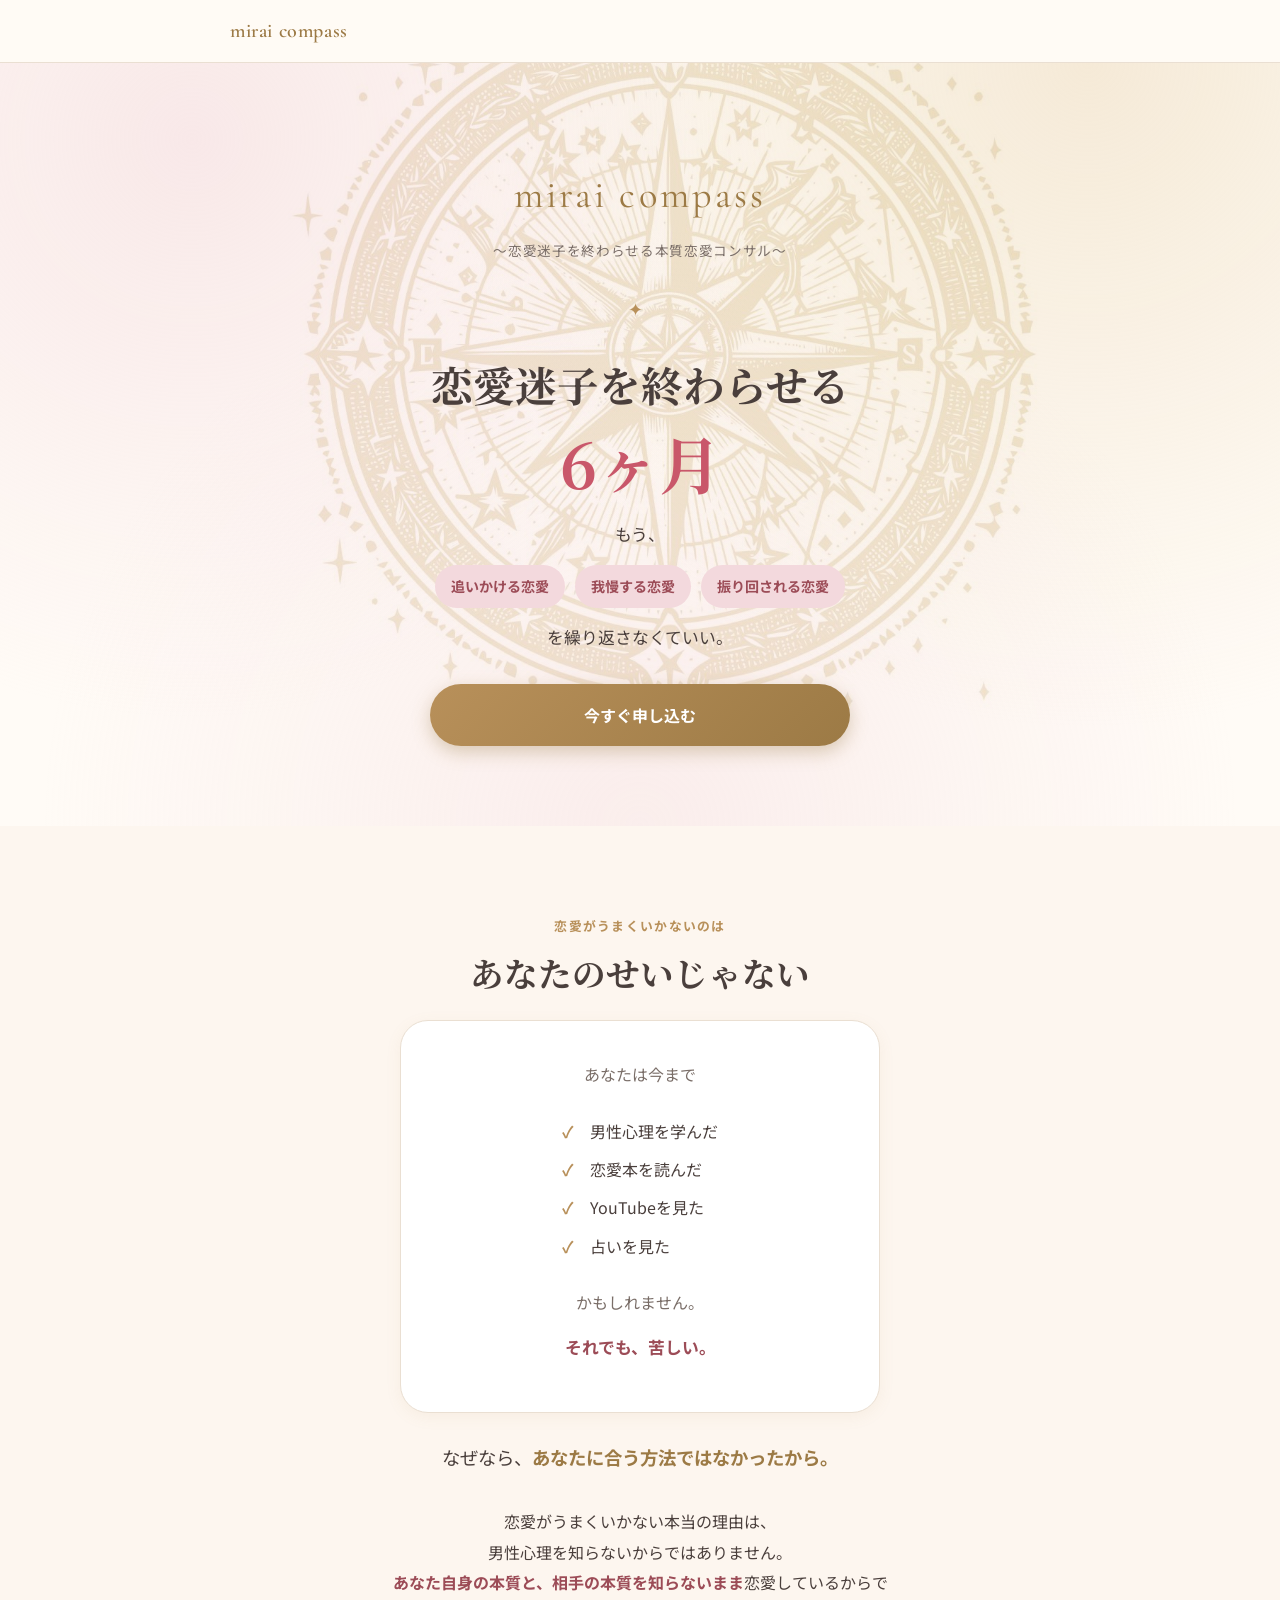
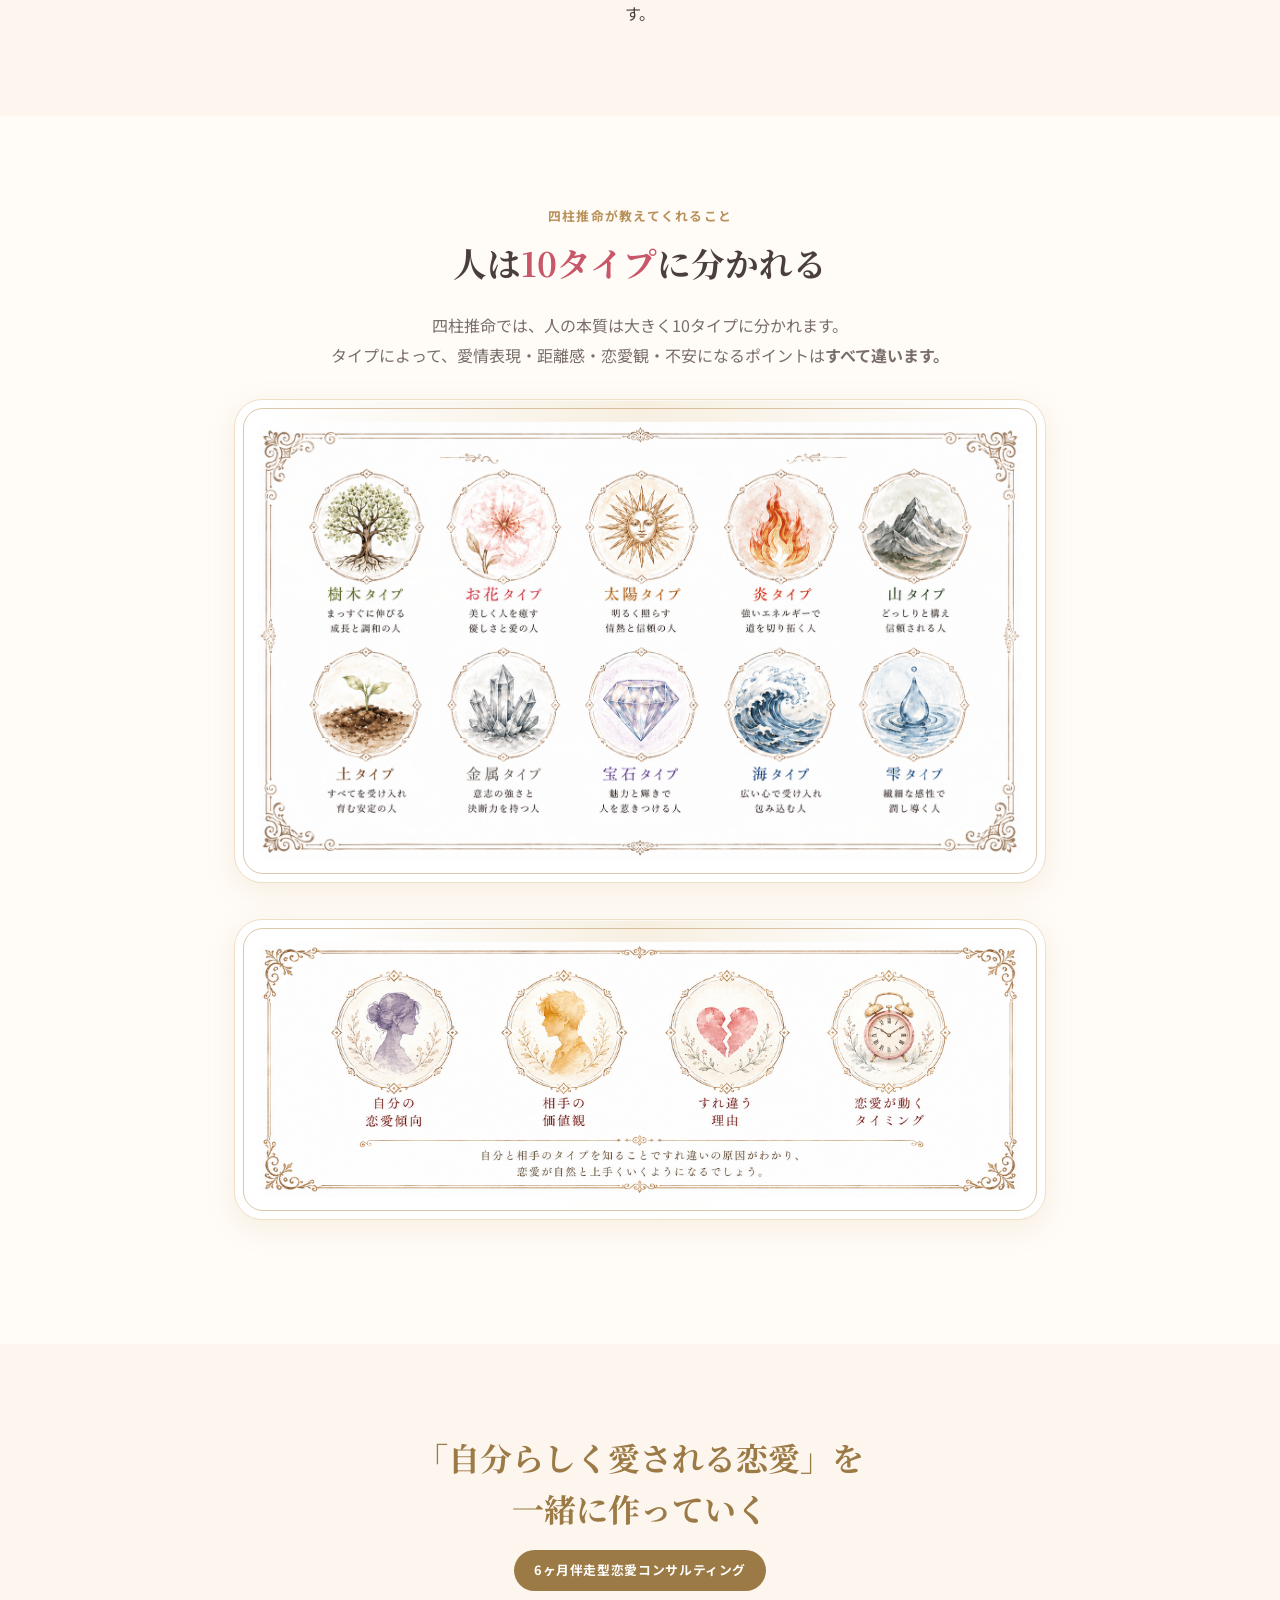
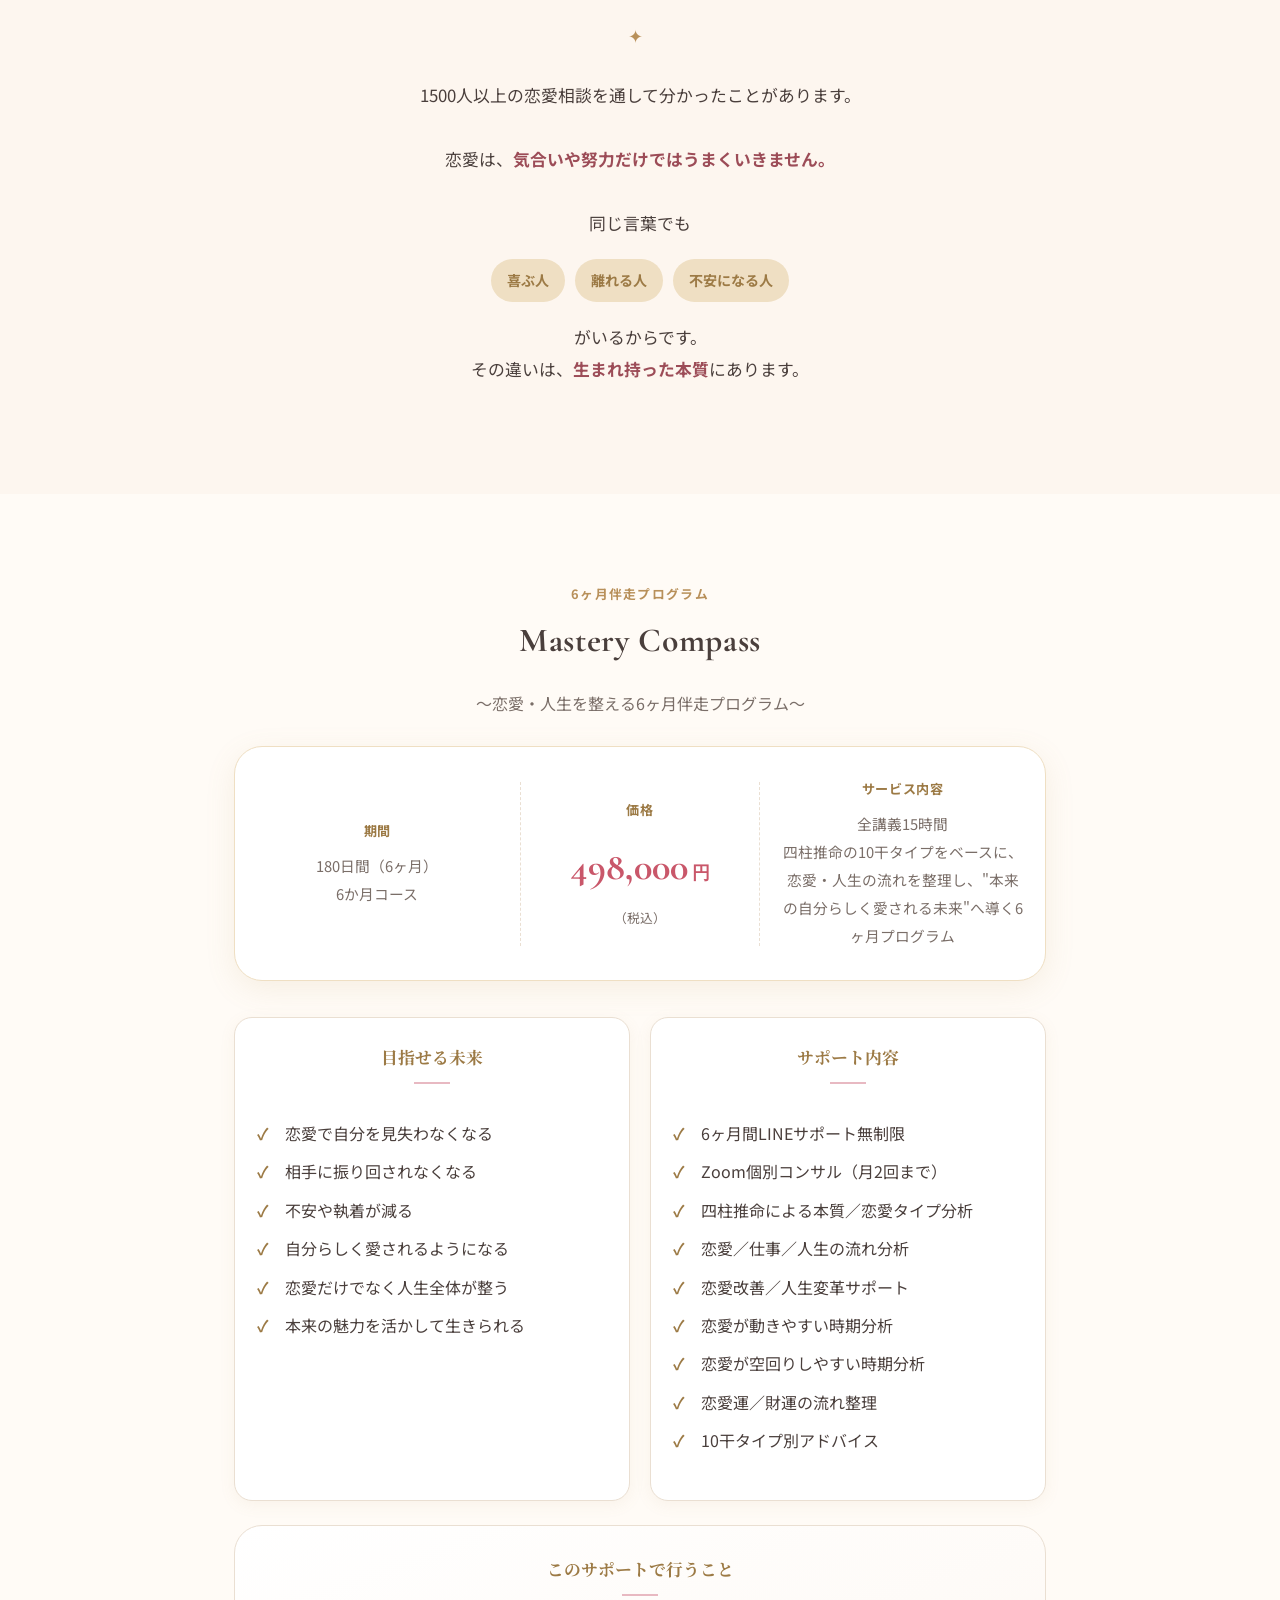
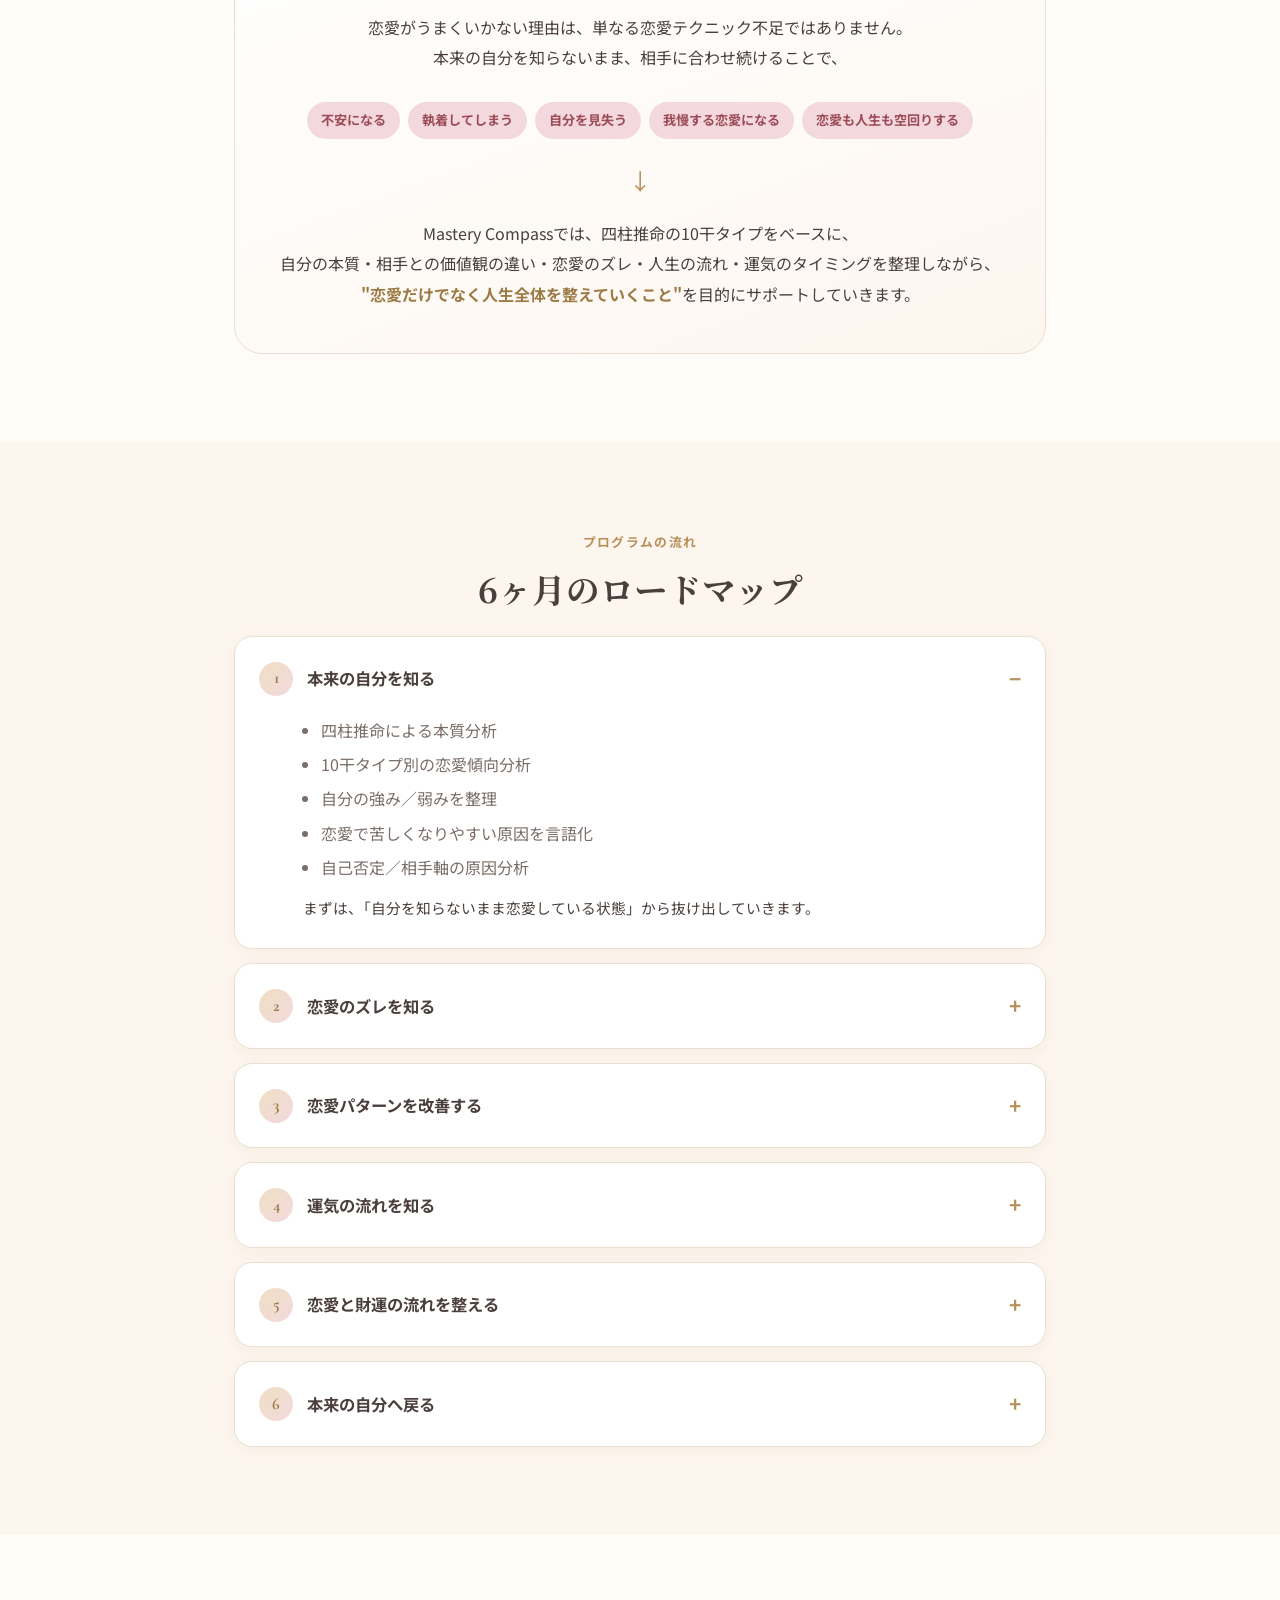
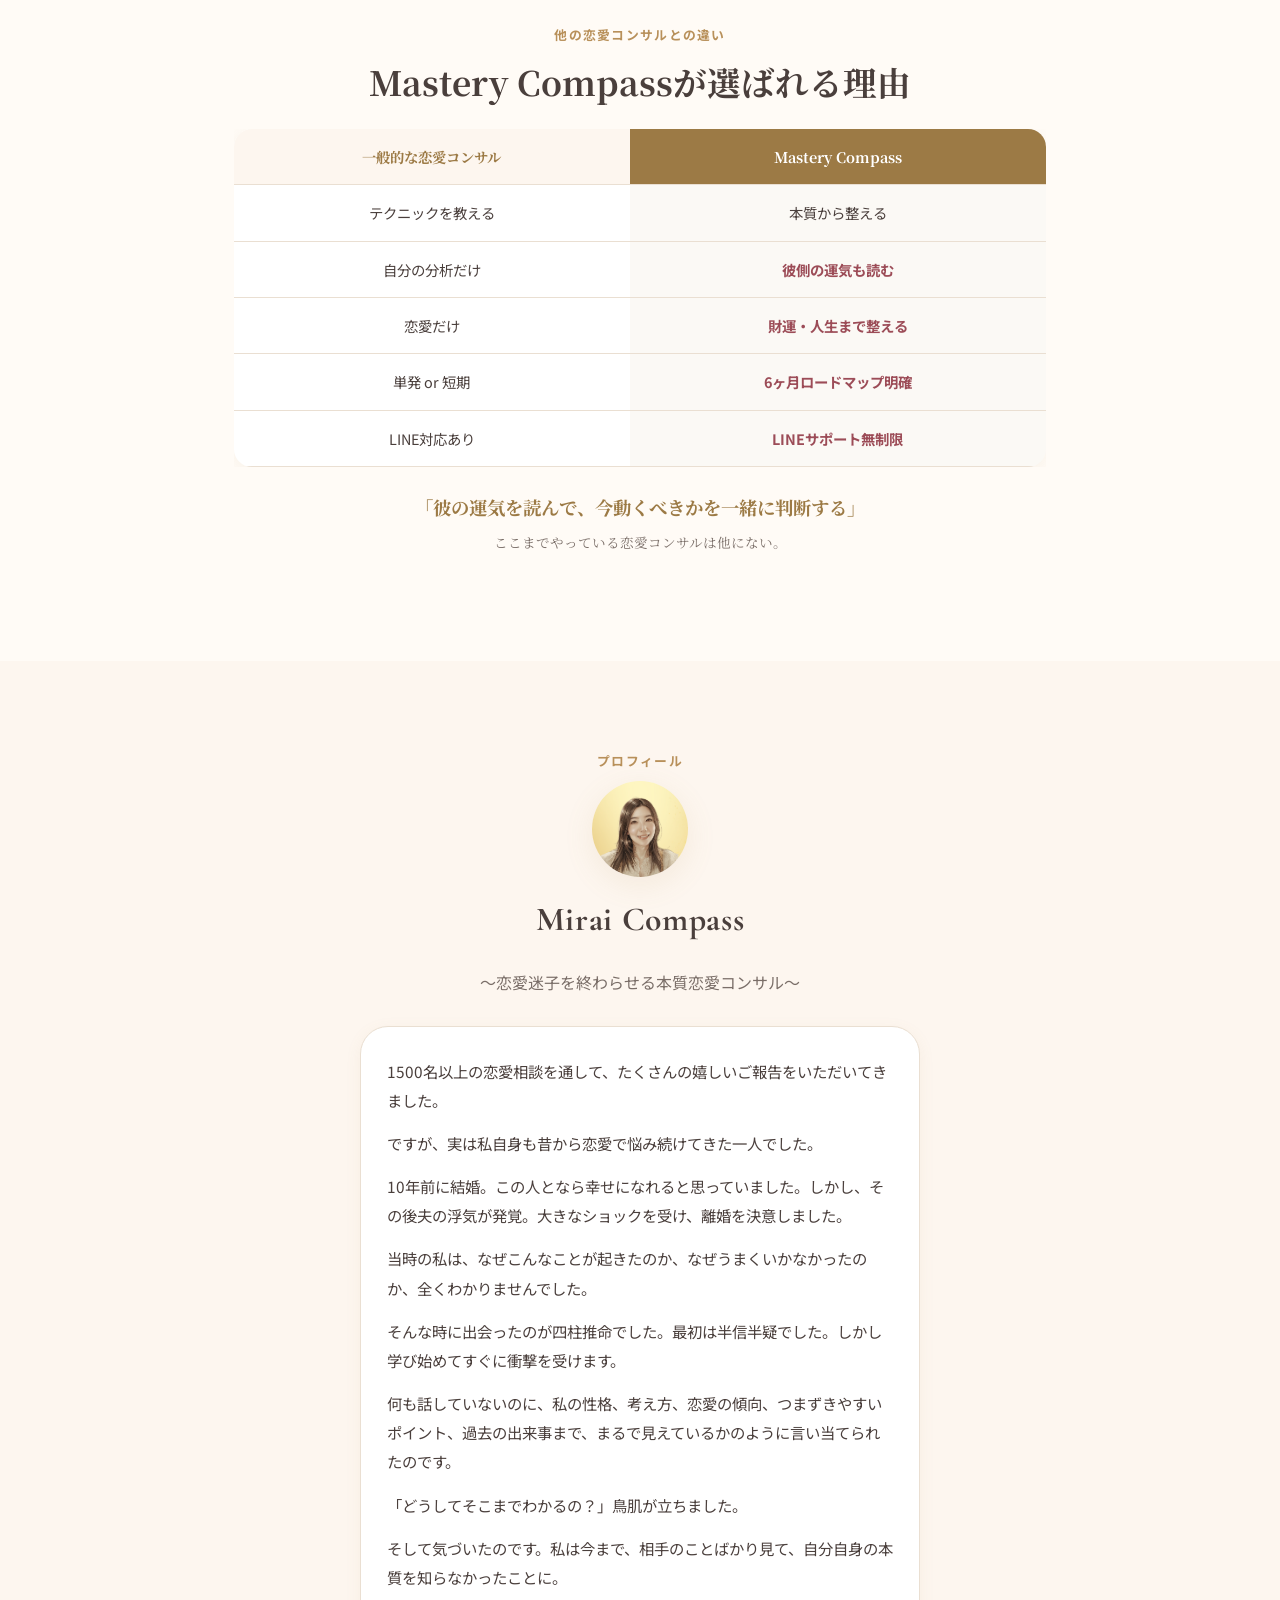
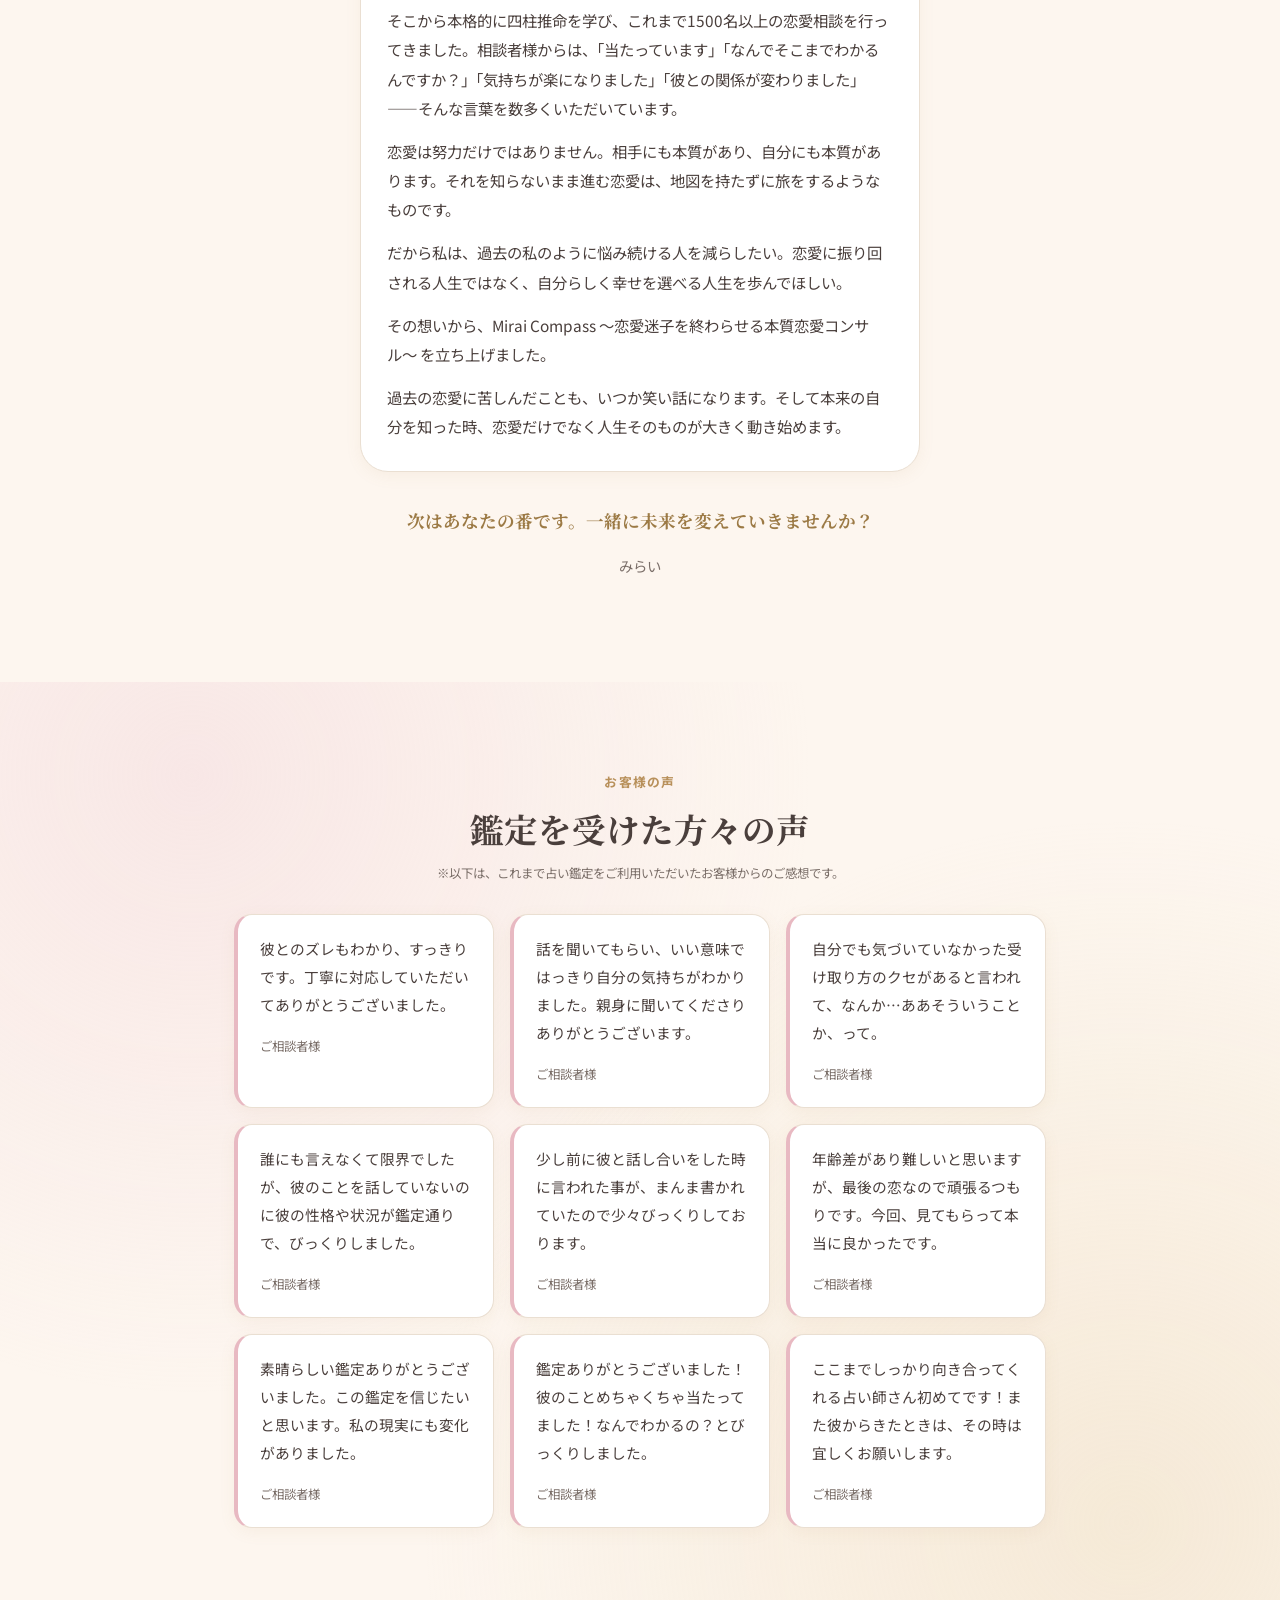
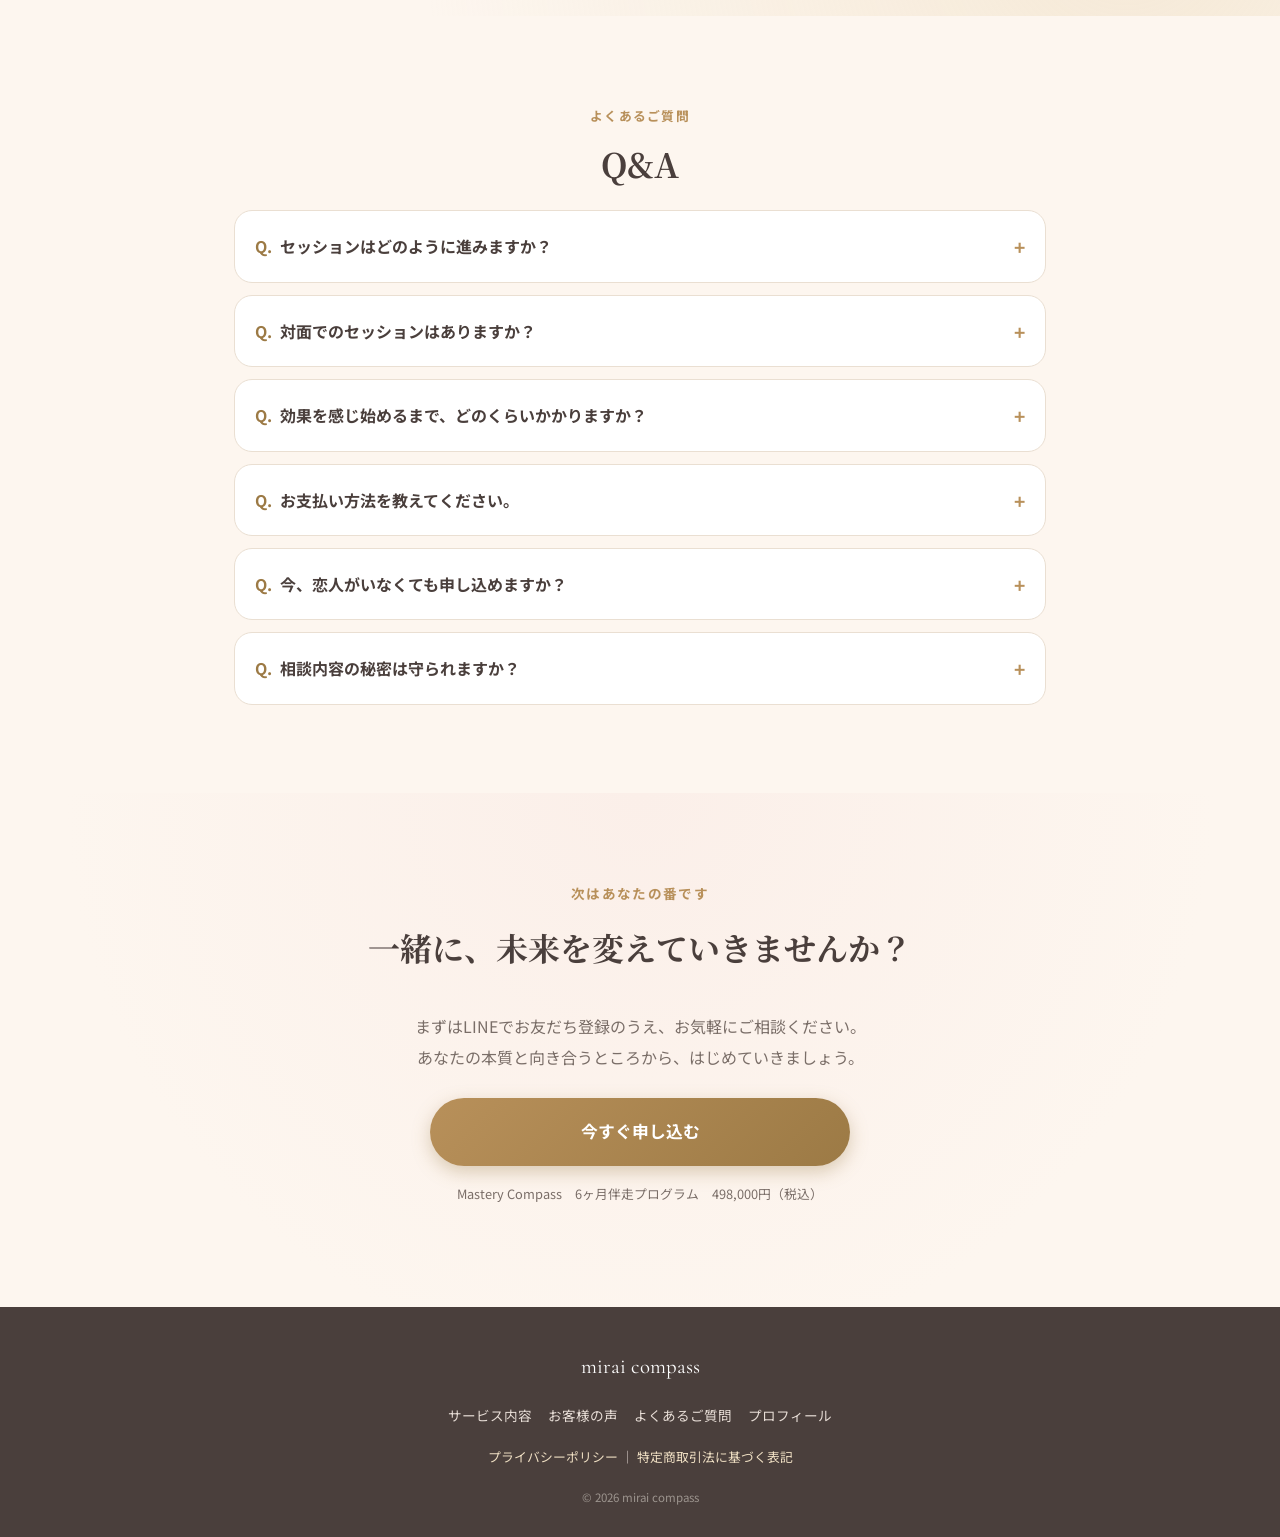
==== commit 69d9e804: "恋愛タイプを知るメリット4項目をアンティーク調画像に差し替え" ====
--- a/index.html
+++ b/index.html
@@ -20,7 +20,7 @@
 <link rel="preconnect" href="https://fonts.gstatic.com" crossorigin>
 <link href="https://fonts.googleapis.com/css2?family=Cormorant+Garamond:wght@500;600&family=Noto+Serif+JP:wght@500;700&family=Noto+Sans+JP:wght@400;500;700&display=swap" rel="stylesheet">
 
-<link rel="stylesheet" href="style.css?v=5">
+<link rel="stylesheet" href="style.css?v=6">
 </head>
 <body>
 
@@ -109,29 +109,9 @@
         <img src="images/types.png" alt="四柱推命10タイプ：樹木タイプ・お花タイプ・太陽タイプ・炎タイプ・山タイプ・土タイプ・金属タイプ・宝石タイプ・海タイプ・雫タイプ" loading="lazy">
       </div>
 
-      <div class="feature-row">
-        <div class="feature-item">
-          <span class="feature-icon" aria-hidden="true">👤</span>
-          <p>自分の<br>恋愛傾向</p>
-        </div>
-        <div class="feature-item">
-          <span class="feature-icon" aria-hidden="true">🧑</span>
-          <p>相手の<br>価値観</p>
-        </div>
-        <div class="feature-item">
-          <span class="feature-icon" aria-hidden="true">💔</span>
-          <p>すれ違う<br>理由</p>
-        </div>
-        <div class="feature-item">
-          <span class="feature-icon" aria-hidden="true">⏰</span>
-          <p>恋愛が動く<br>タイミング</p>
-        </div>
-      </div>
-
-      <p class="section-lead center">
-        自分と相手のタイプを知ることですれ違いの原因がわかり、<br>
-        恋愛が自然と上手くいくようになるでしょう。
-      </p>
+      <div class="type-frame">
+        <img src="images/features.png" alt="自分の恋愛傾向・相手の価値観・すれ違う理由・恋愛が動くタイミングがわかります。自分と相手のタイプを知ることですれ違いの原因がわかり、恋愛が自然と上手くいくようになるでしょう。" loading="lazy">
+      </div>
     </div>
   </section>
 
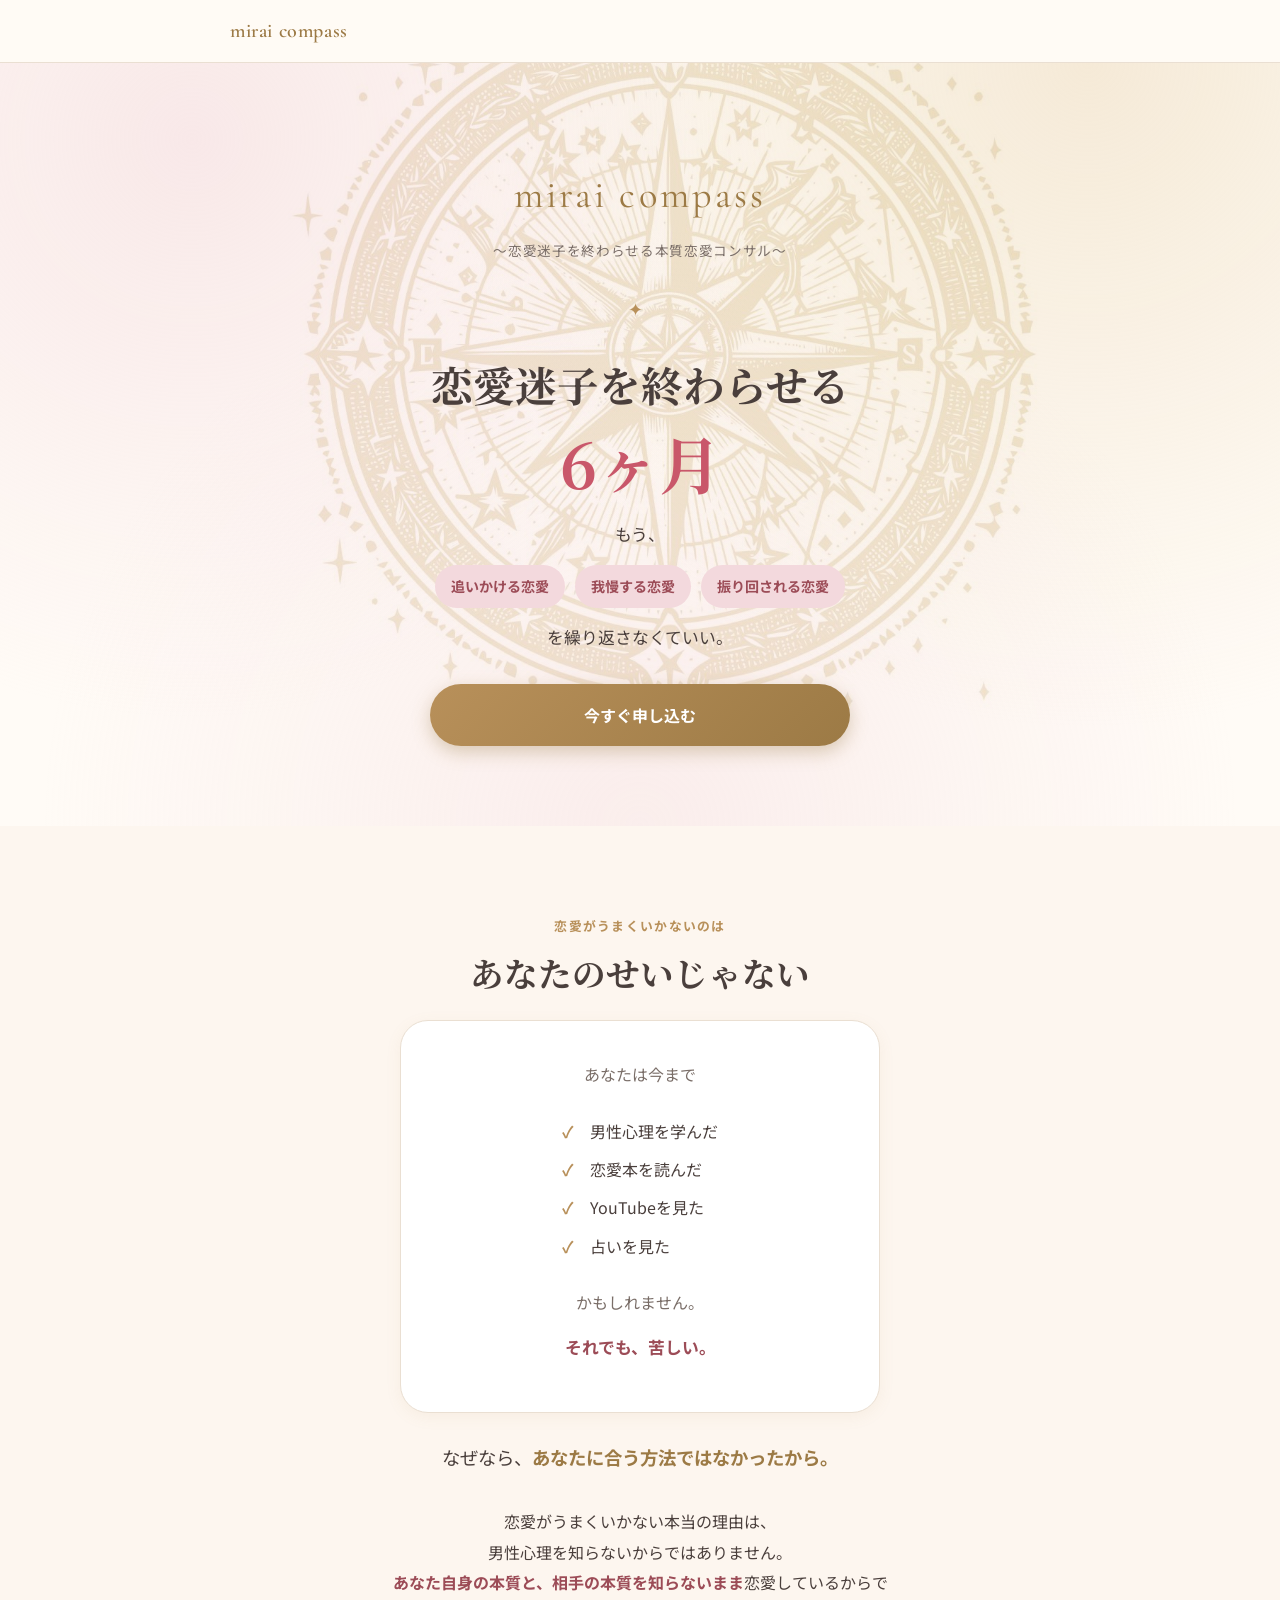
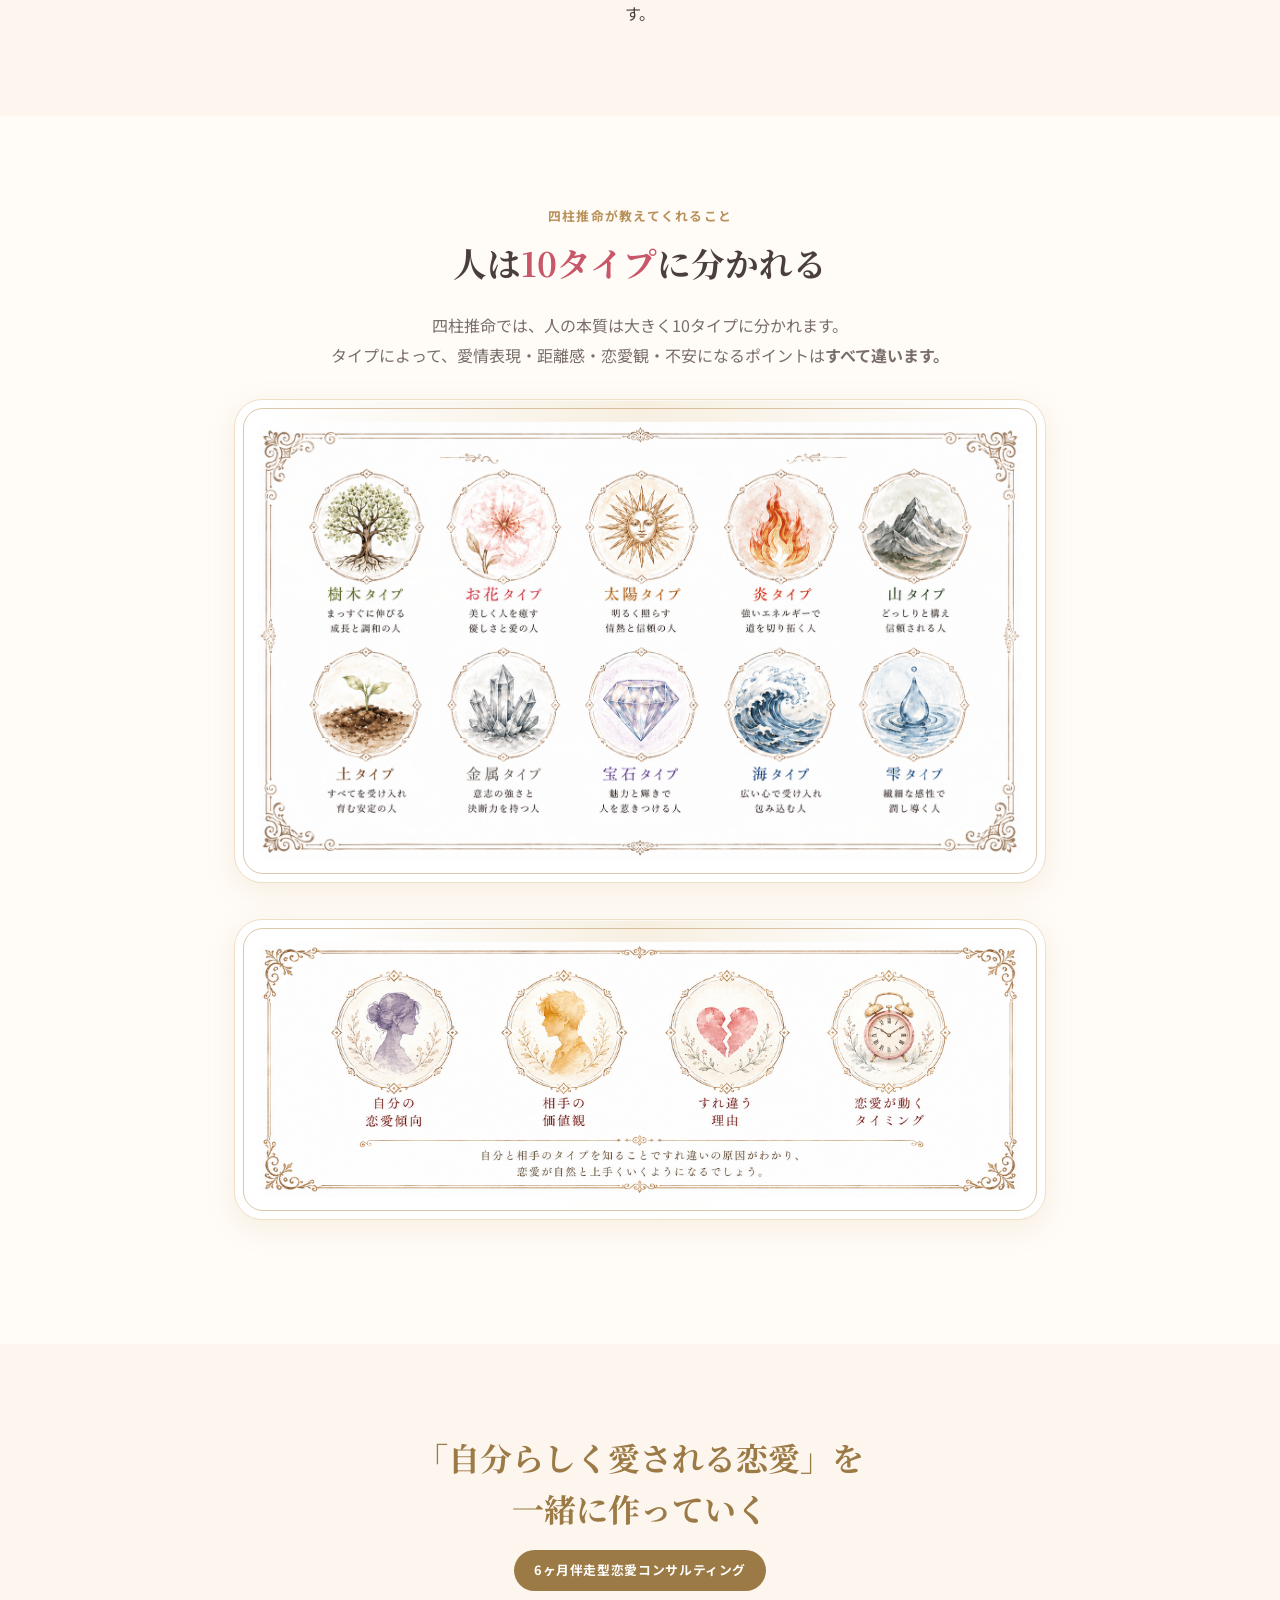
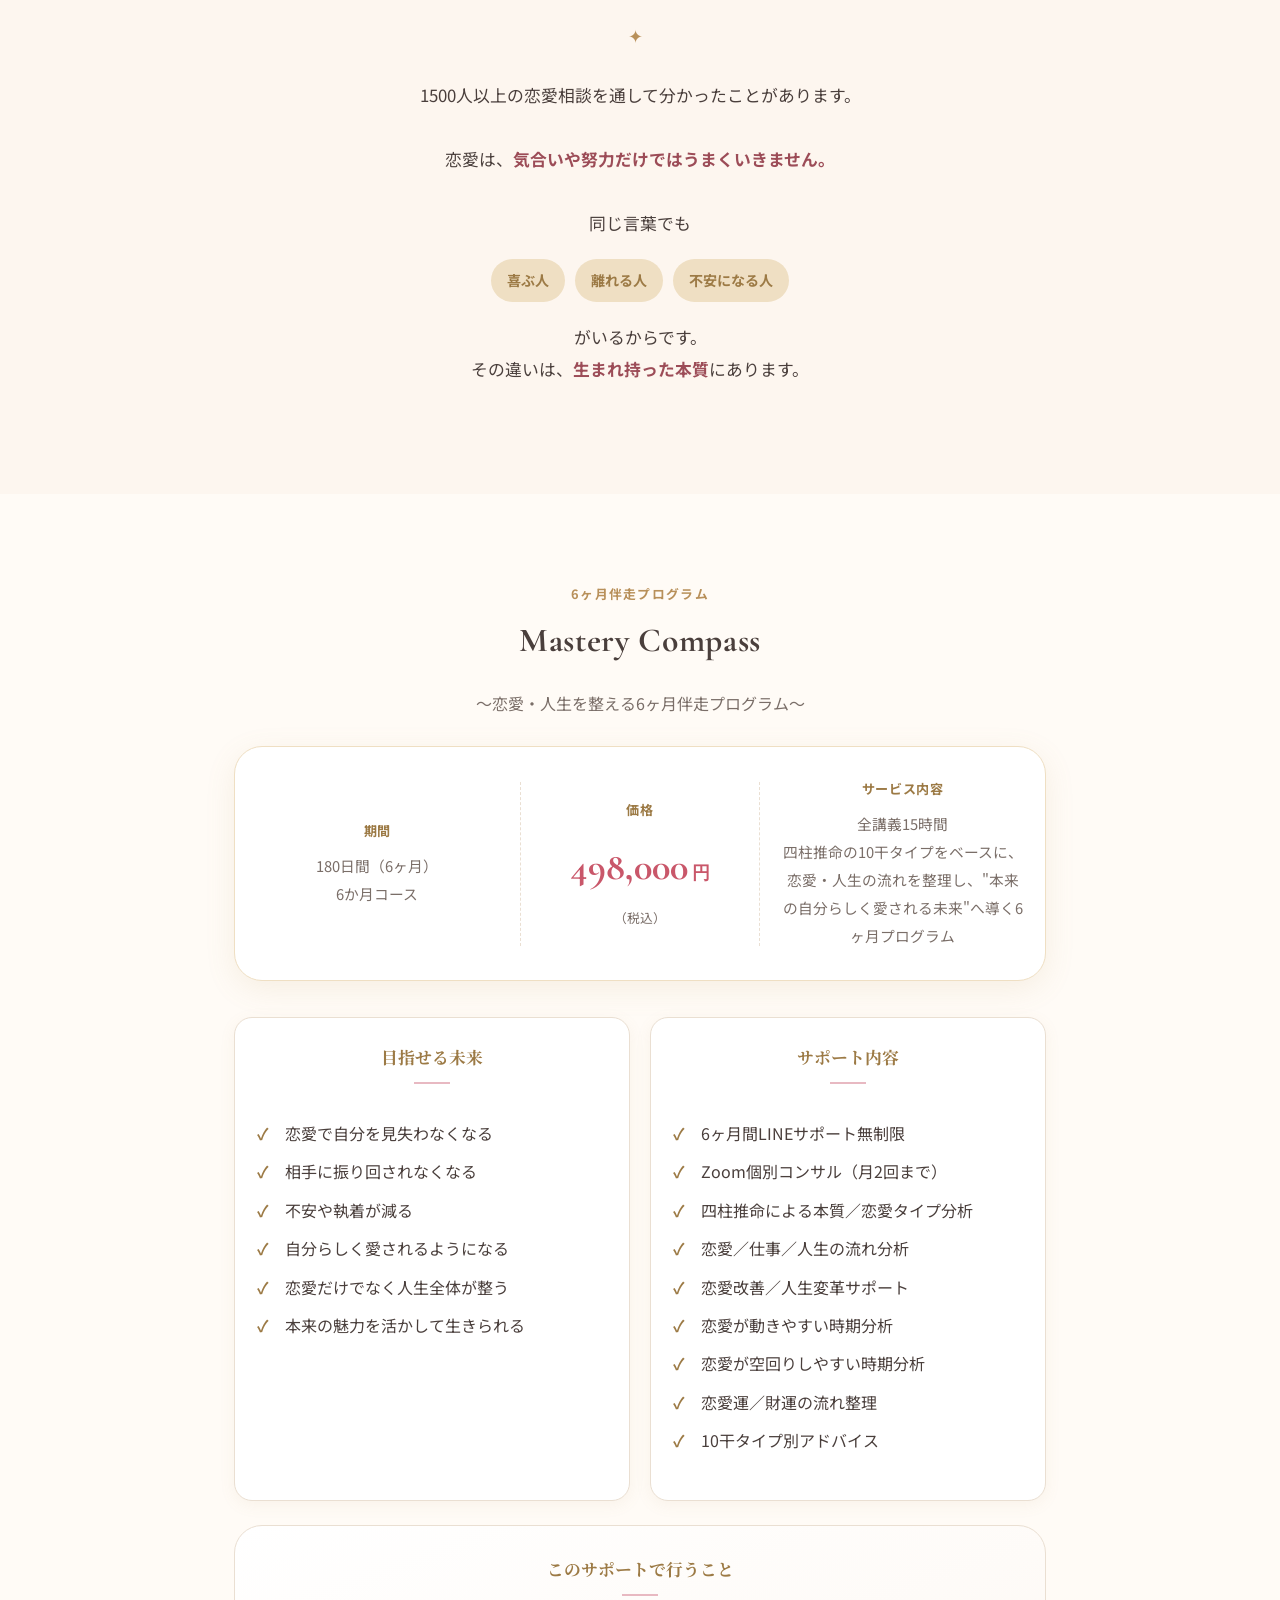
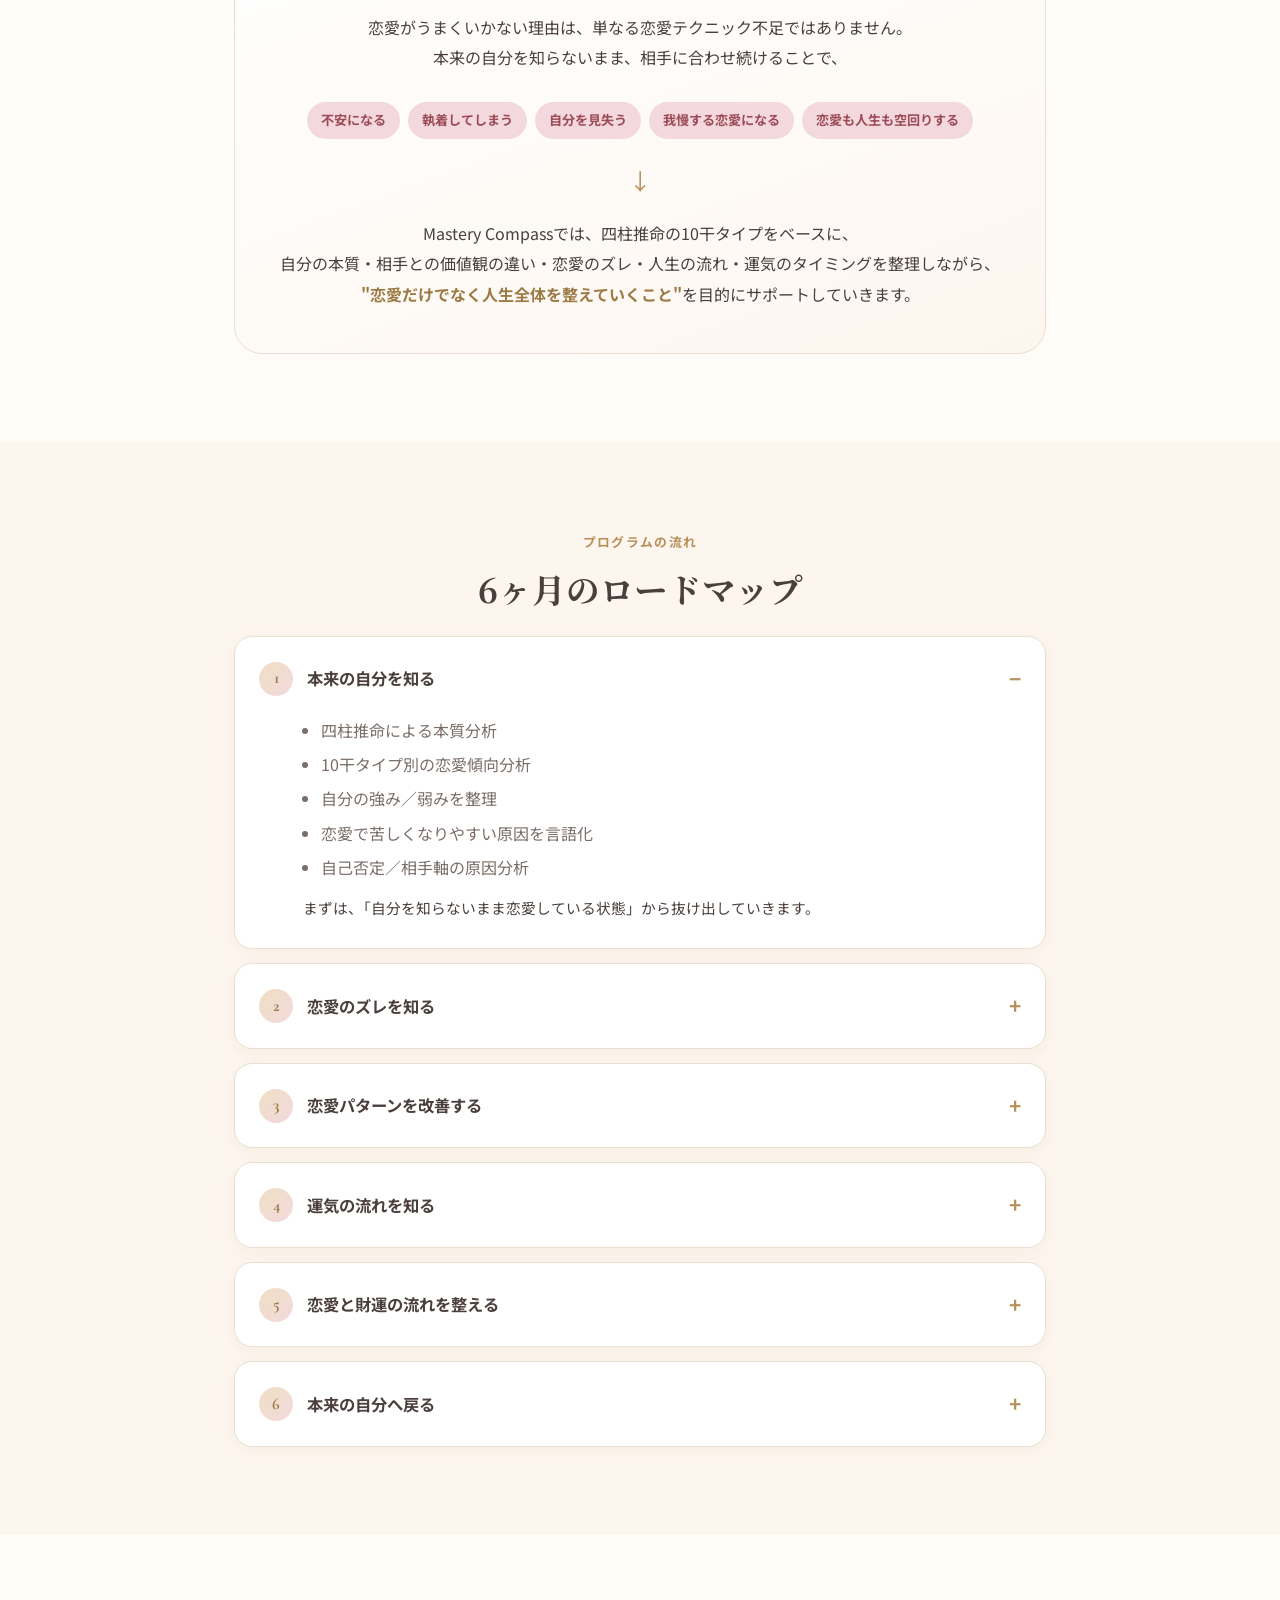
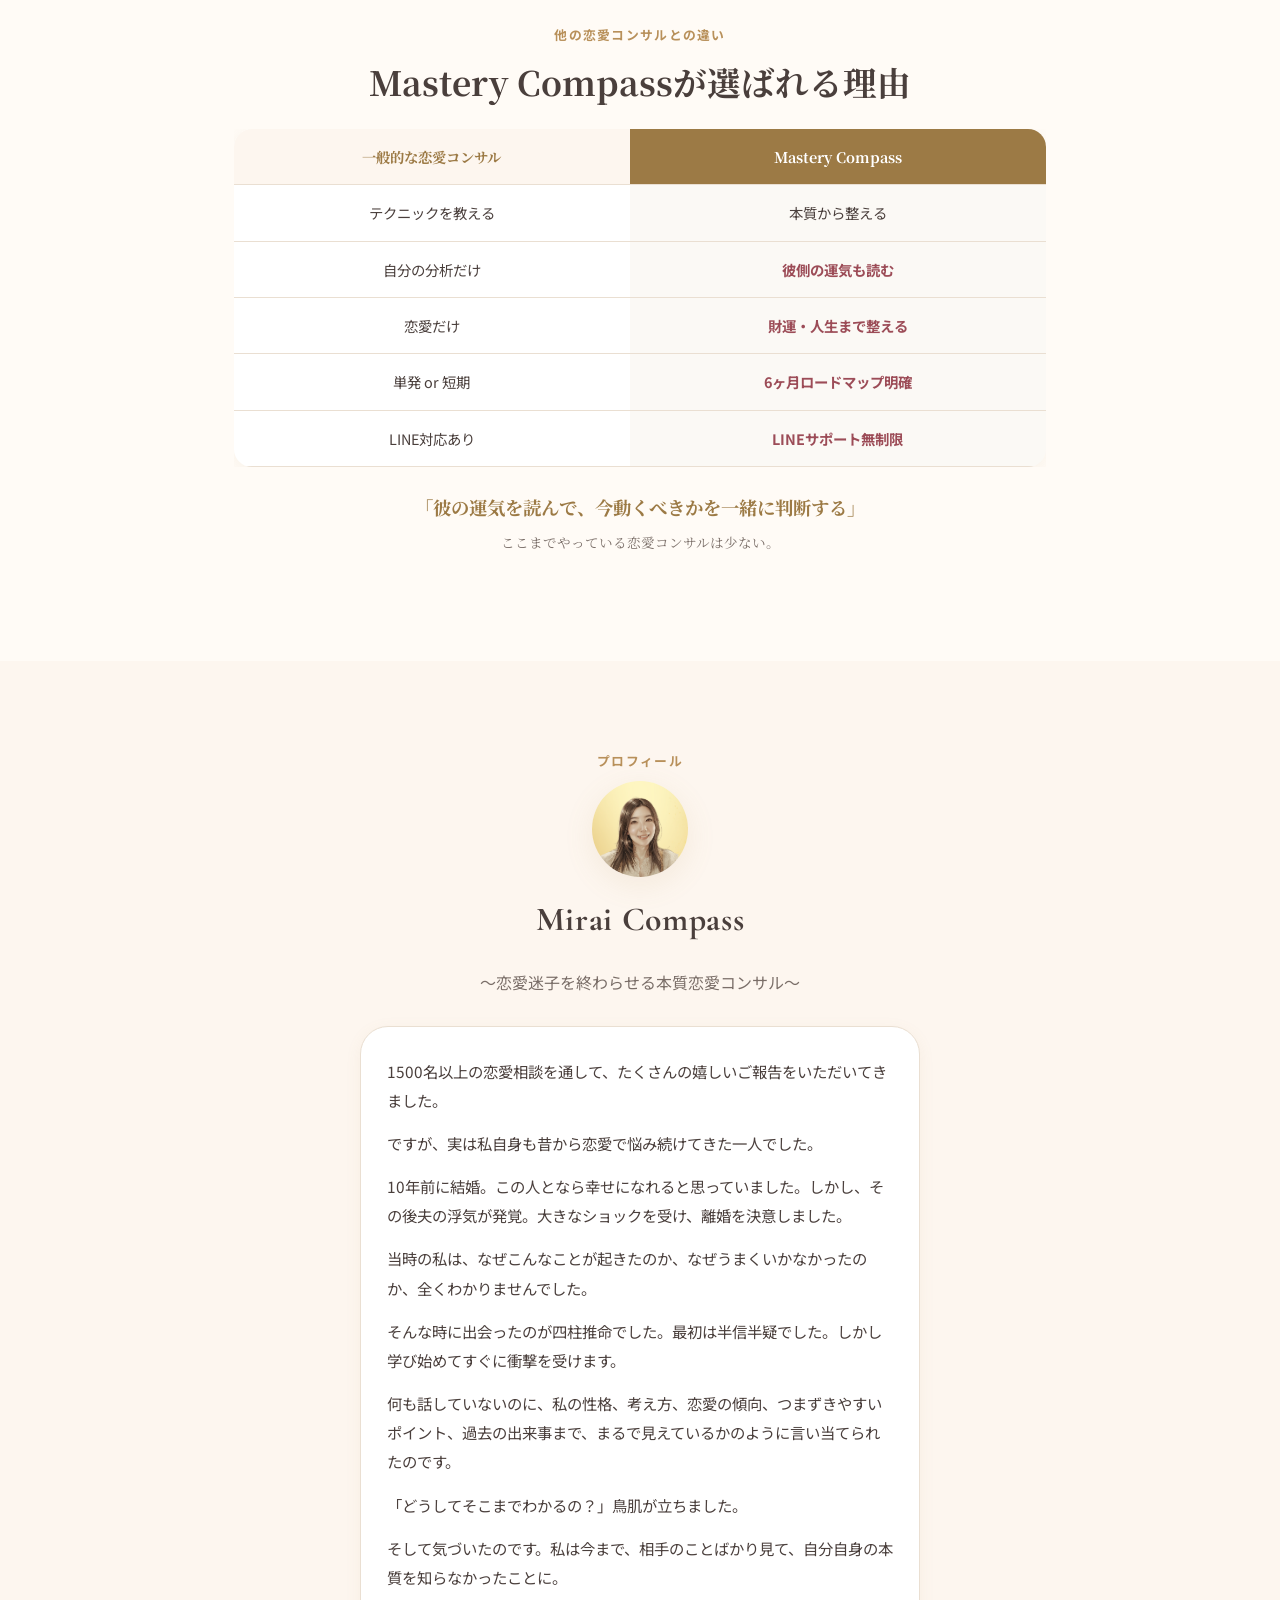
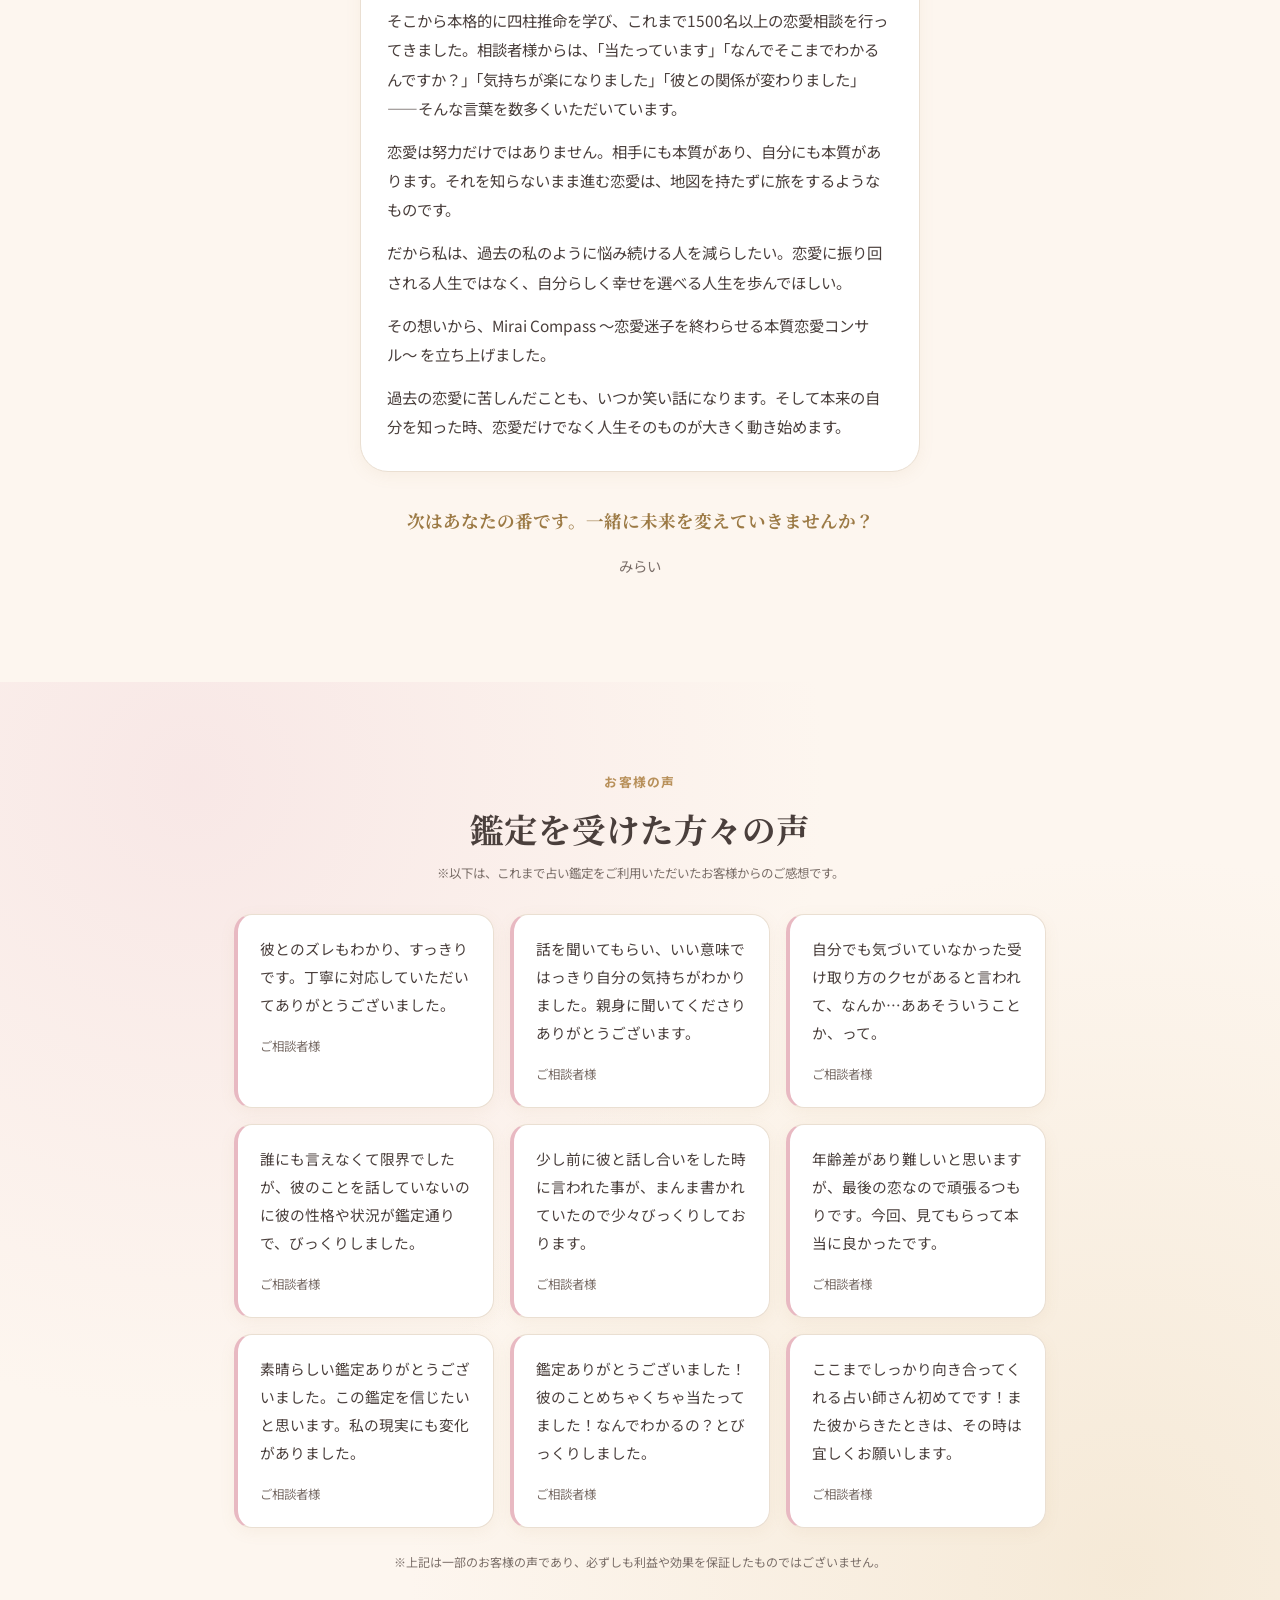
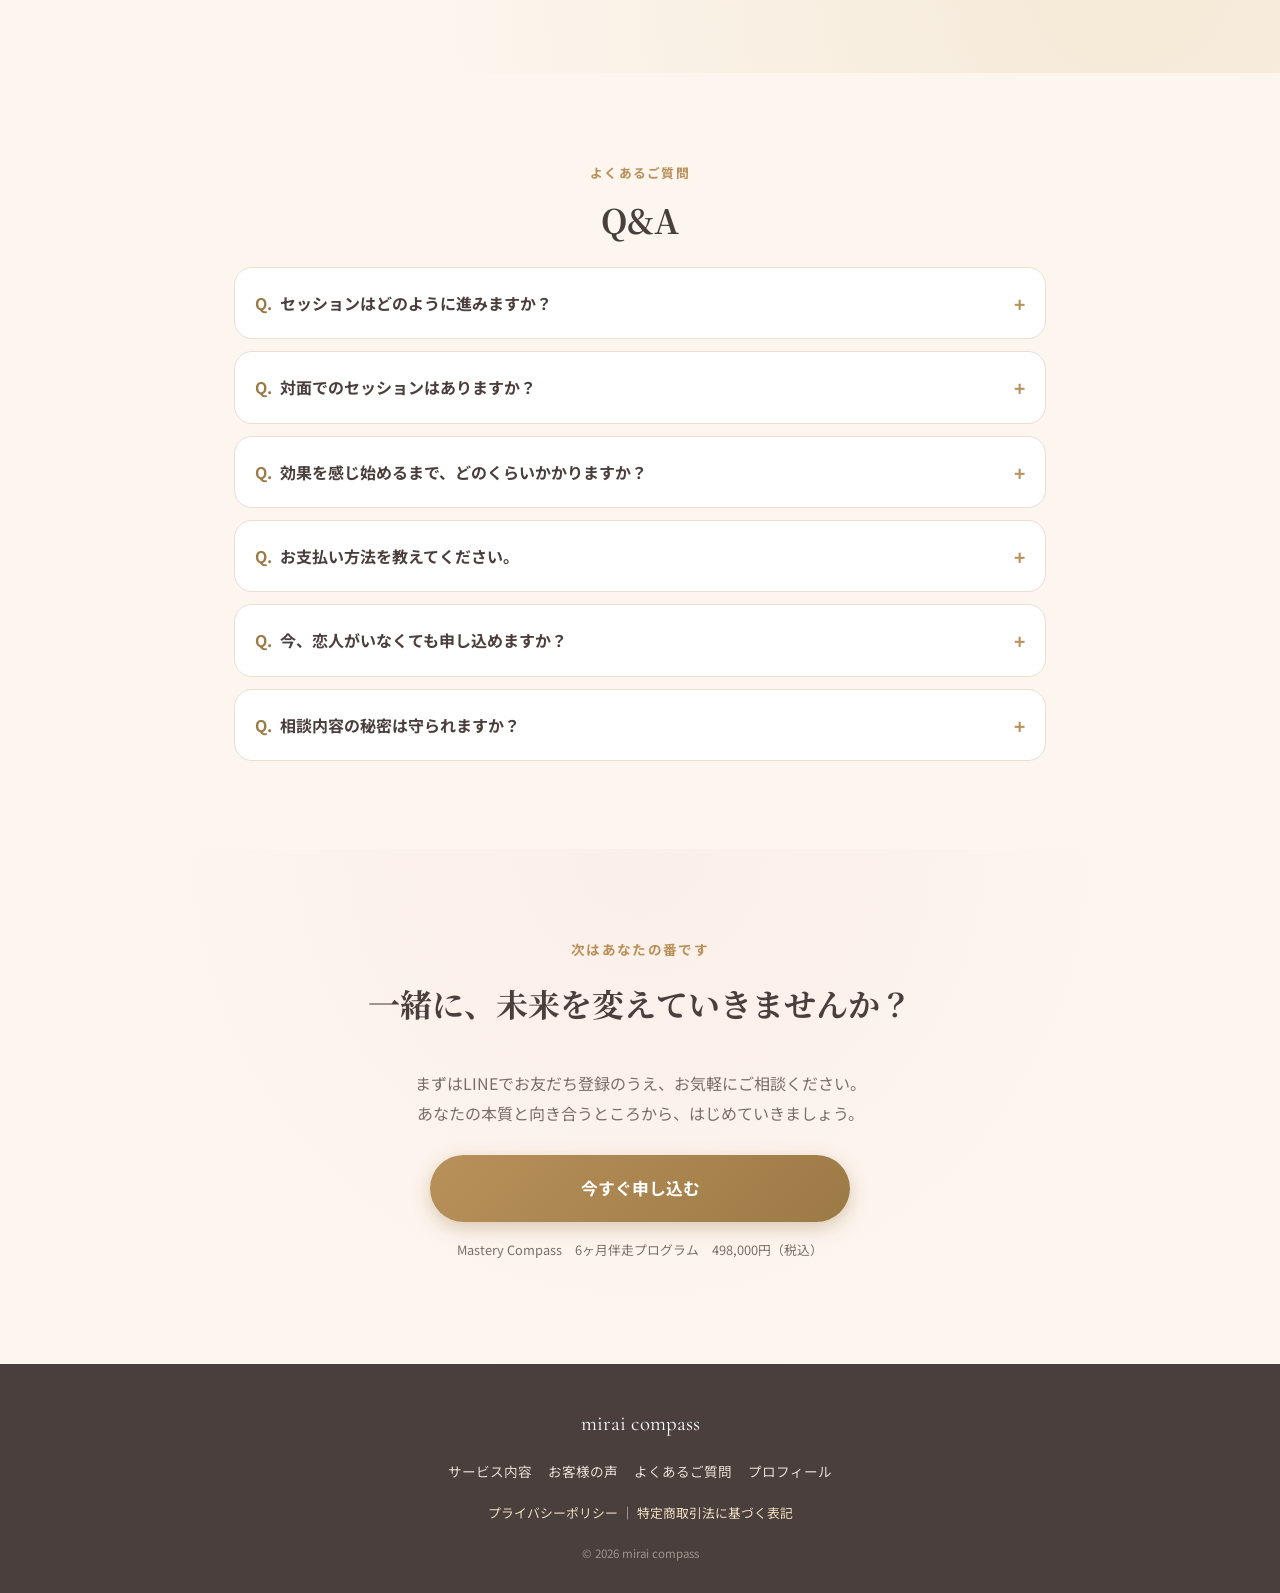
==== commit b65e2df5: "比較文言の修正とお客様の声セクションに注記を追加" ====
--- a/index.html
+++ b/index.html
@@ -59,7 +59,7 @@
         <li class="tag">振り回される恋愛</li>
       </ul>
       <p class="hero-lead">を繰り返さなくていい。</p>
-      <a href="https://lin.ee/xxxxxxxx" class="btn btn-brown btn-large" target="_blank" rel="noopener">
+      <a href="https://www.infocart.jp/a.php?item=81202" class="btn btn-brown btn-large" target="_blank" rel="noopener">
         今すぐ申し込む
       </a>
     </div>
@@ -333,7 +333,7 @@
 
       <p class="compare-highlight">
         「彼の運気を読んで、今動くべきかを一緒に判断する」<br>
-        <span>ここまでやっている恋愛コンサルは他にない。</span>
+        <span>ここまでやっている恋愛コンサルは少ない。</span>
       </p>
     </div>
   </section>
@@ -423,6 +423,7 @@
           <cite>ご相談者様</cite>
         </blockquote>
       </div>
+      <p class="voice-note">※上記は一部のお客様の声であり、<br class="sp-only">必ずしも利益や効果を保証したものではございません。</p>
     </div>
   </section>
 
@@ -470,7 +471,7 @@
         まずはLINEでお友だち登録のうえ、お気軽にご相談ください。<br>
         あなたの本質と向き合うところから、はじめていきましょう。
       </p>
-      <a href="https://lin.ee/xxxxxxxx" class="btn btn-brown btn-large btn-cta-final" target="_blank" rel="noopener">
+      <a href="https://www.infocart.jp/a.php?item=81202" class="btn btn-brown btn-large btn-cta-final" target="_blank" rel="noopener">
         今すぐ申し込む
       </a>
       <p class="cta-note">Mastery Compass　6ヶ月伴走プログラム　498,000円（税込）</p>
--- a/style.css
+++ b/style.css
@@ -670,6 +670,7 @@
 .cta-inner{ display:flex; flex-direction:column; align-items:center; }
 .btn-cta-final{ font-size: 1.05rem; padding: 18px 30px; }
 .cta-note{ margin-top:16px; font-size:.8rem; color: var(--c-text-soft); }
+.voice-note{ margin-top:24px; font-size:.75rem; color: var(--c-text-soft); text-align:center; line-height:1.7; }
 
 /* ---------- Footer ---------- */
 .site-footer{
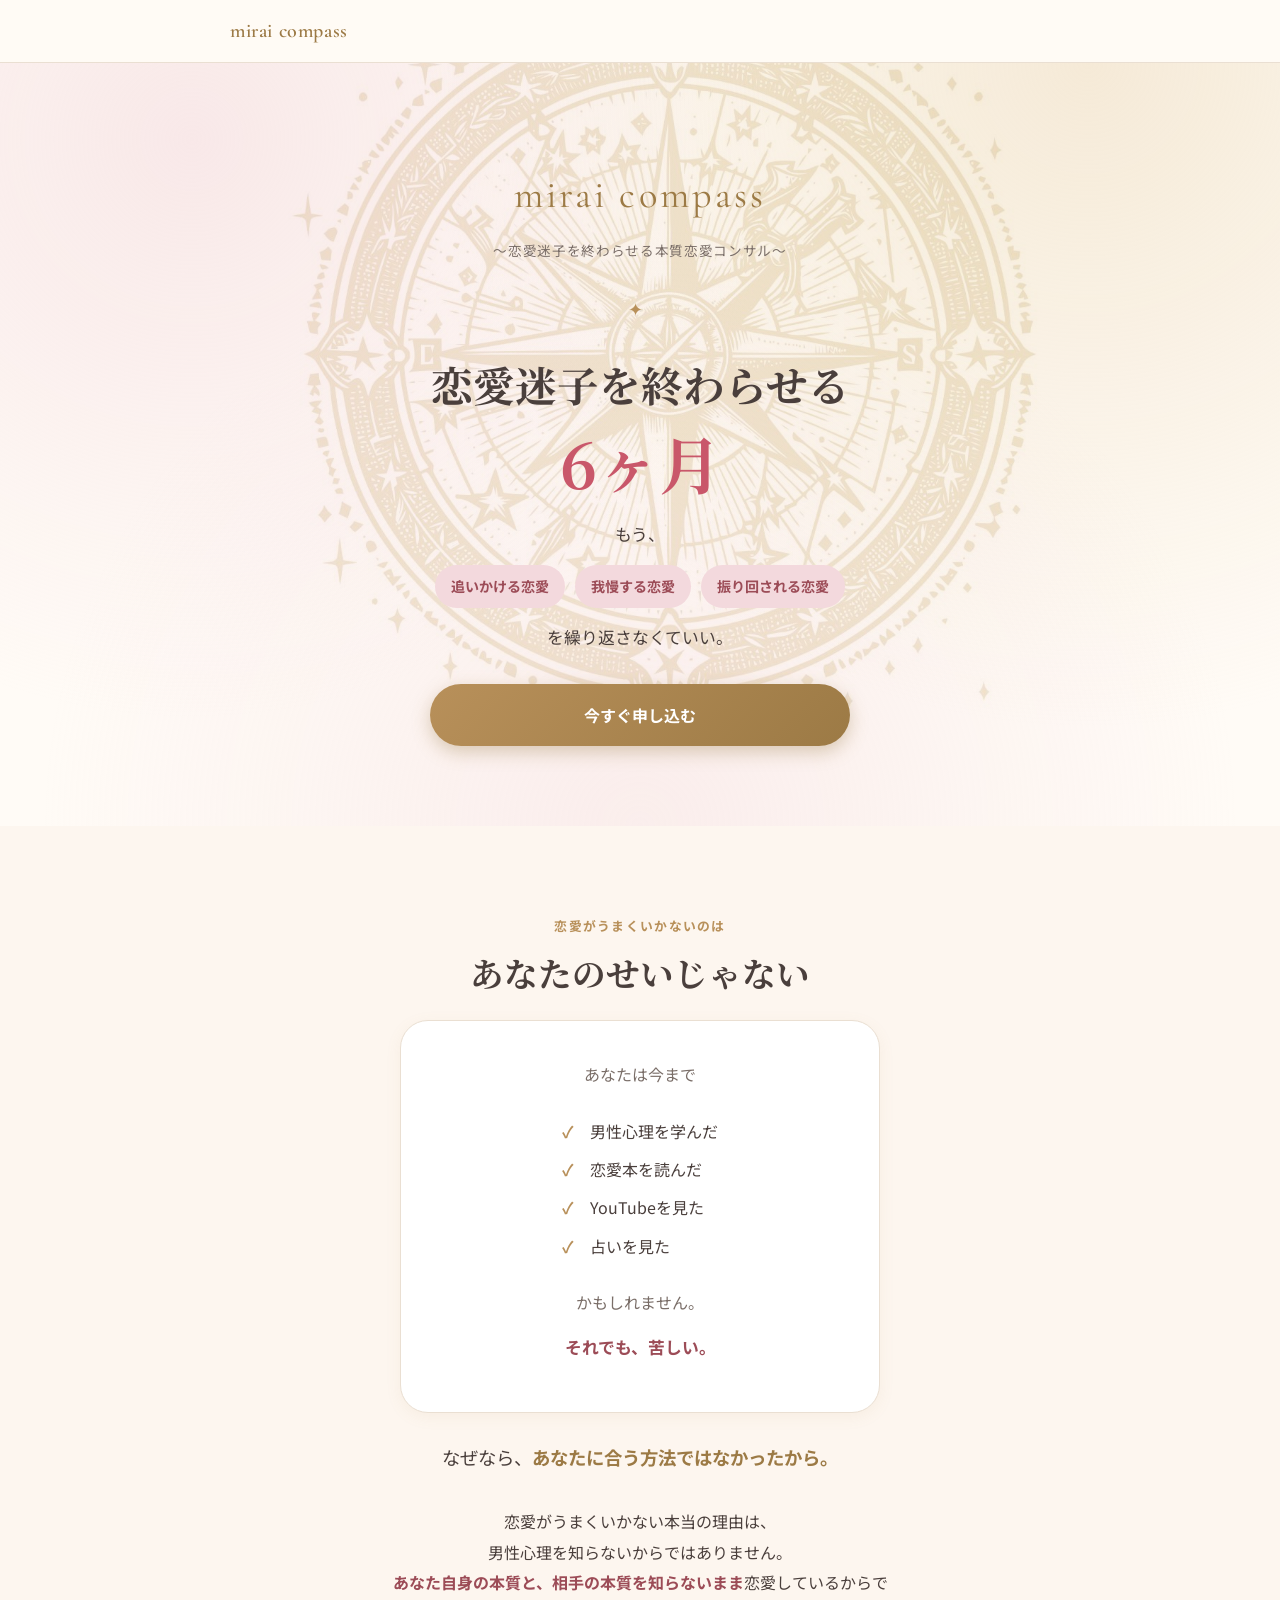
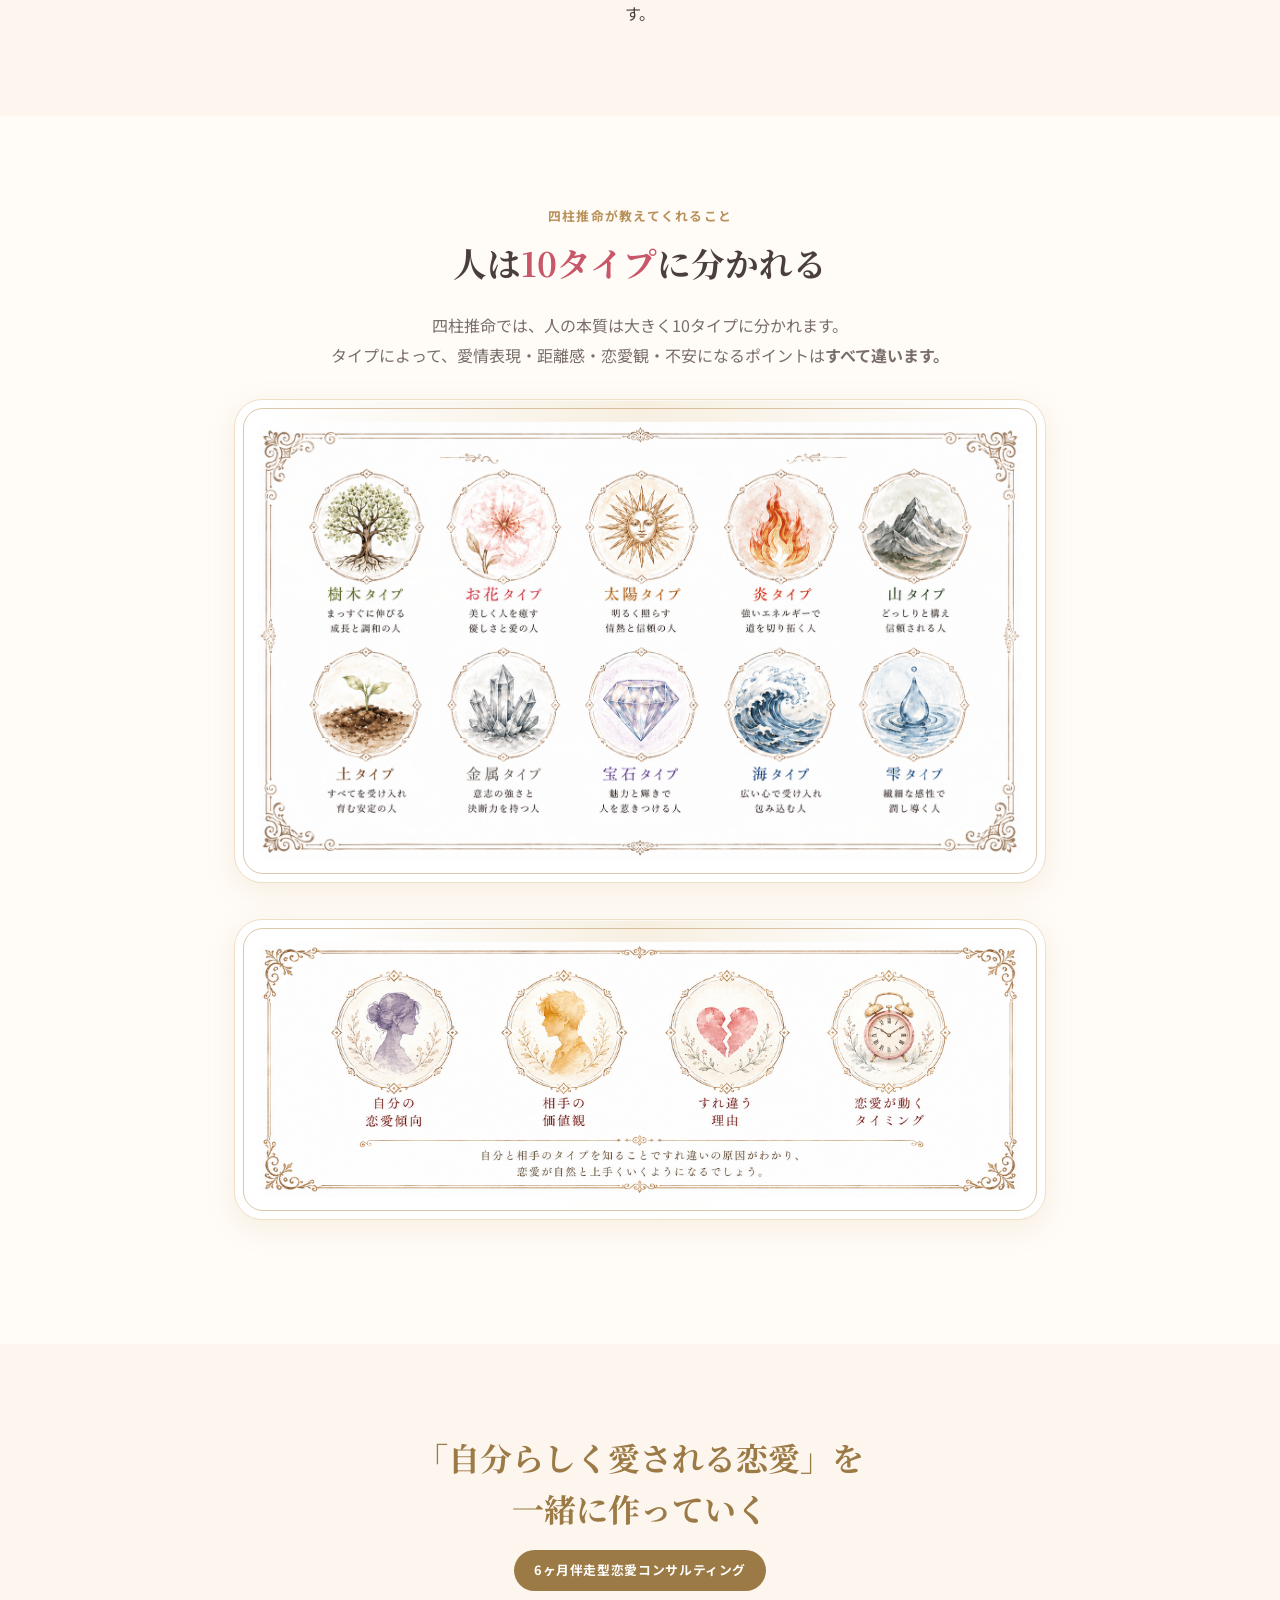
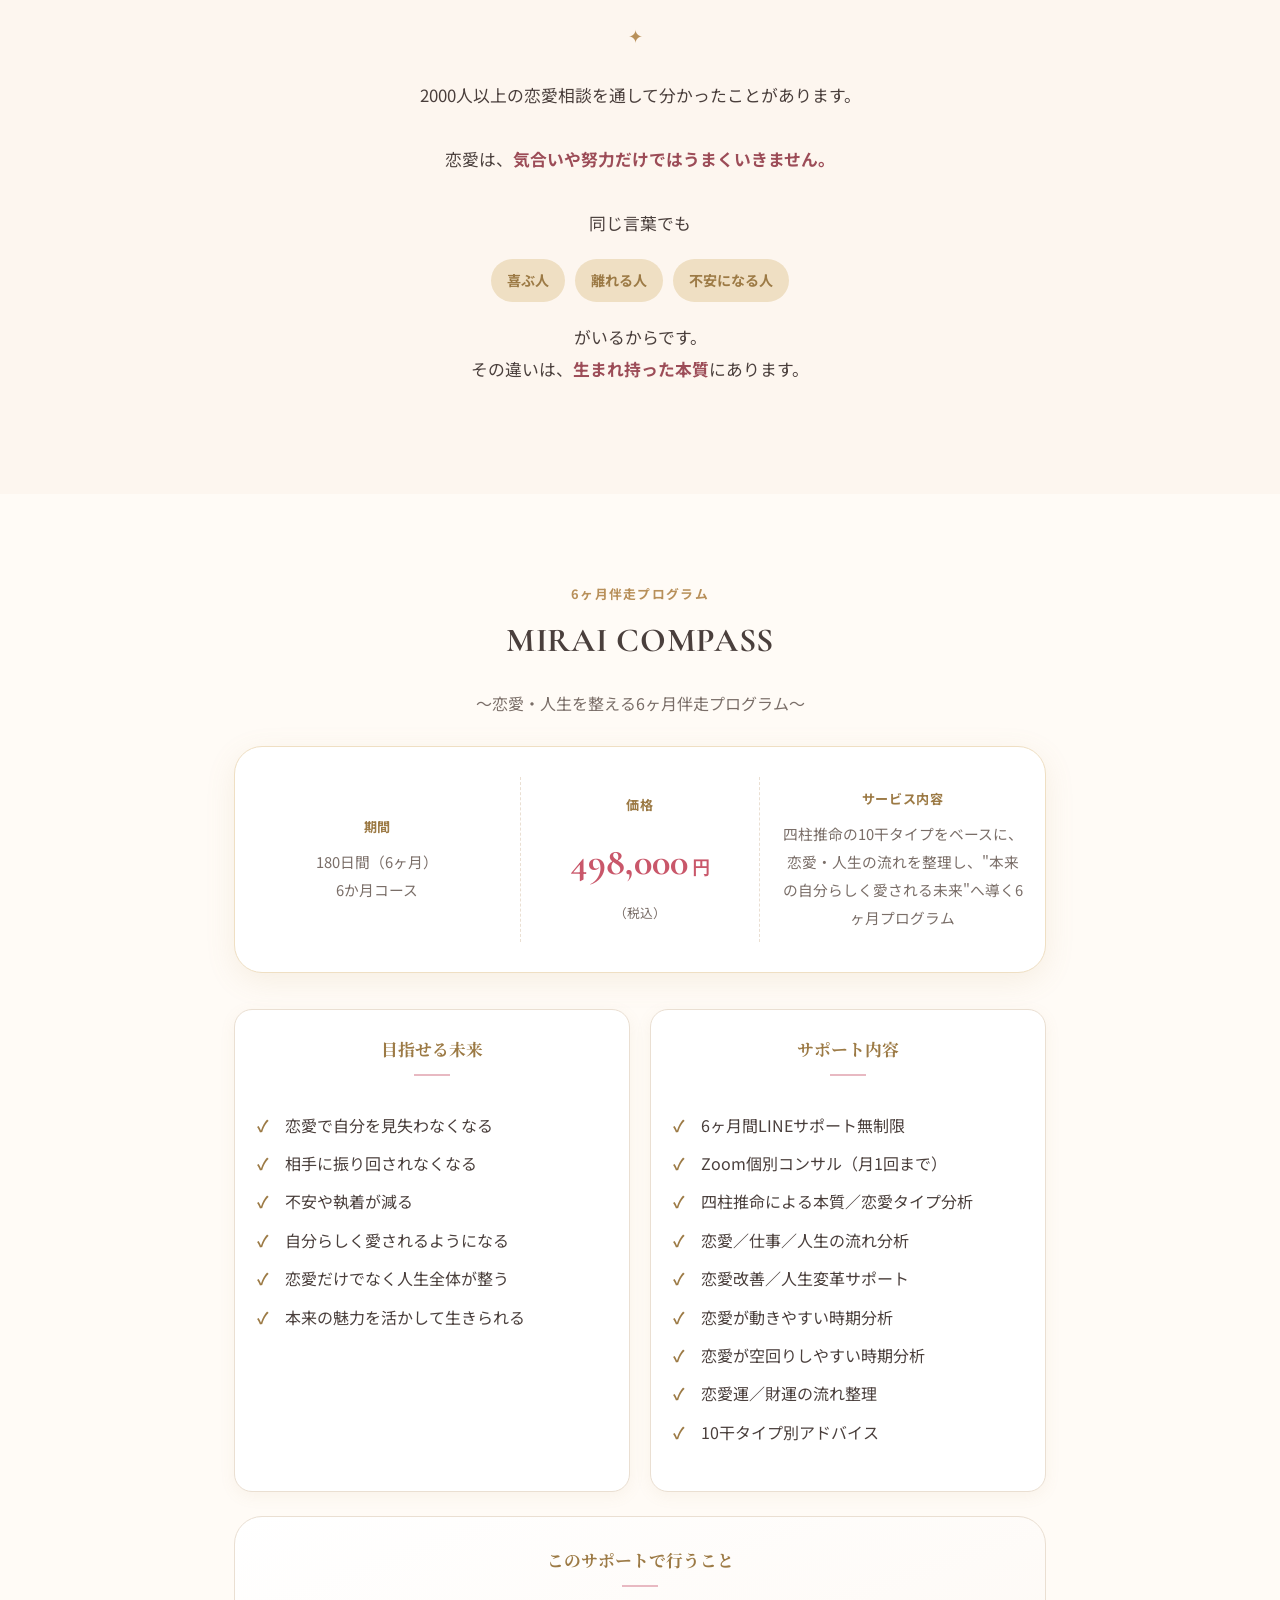
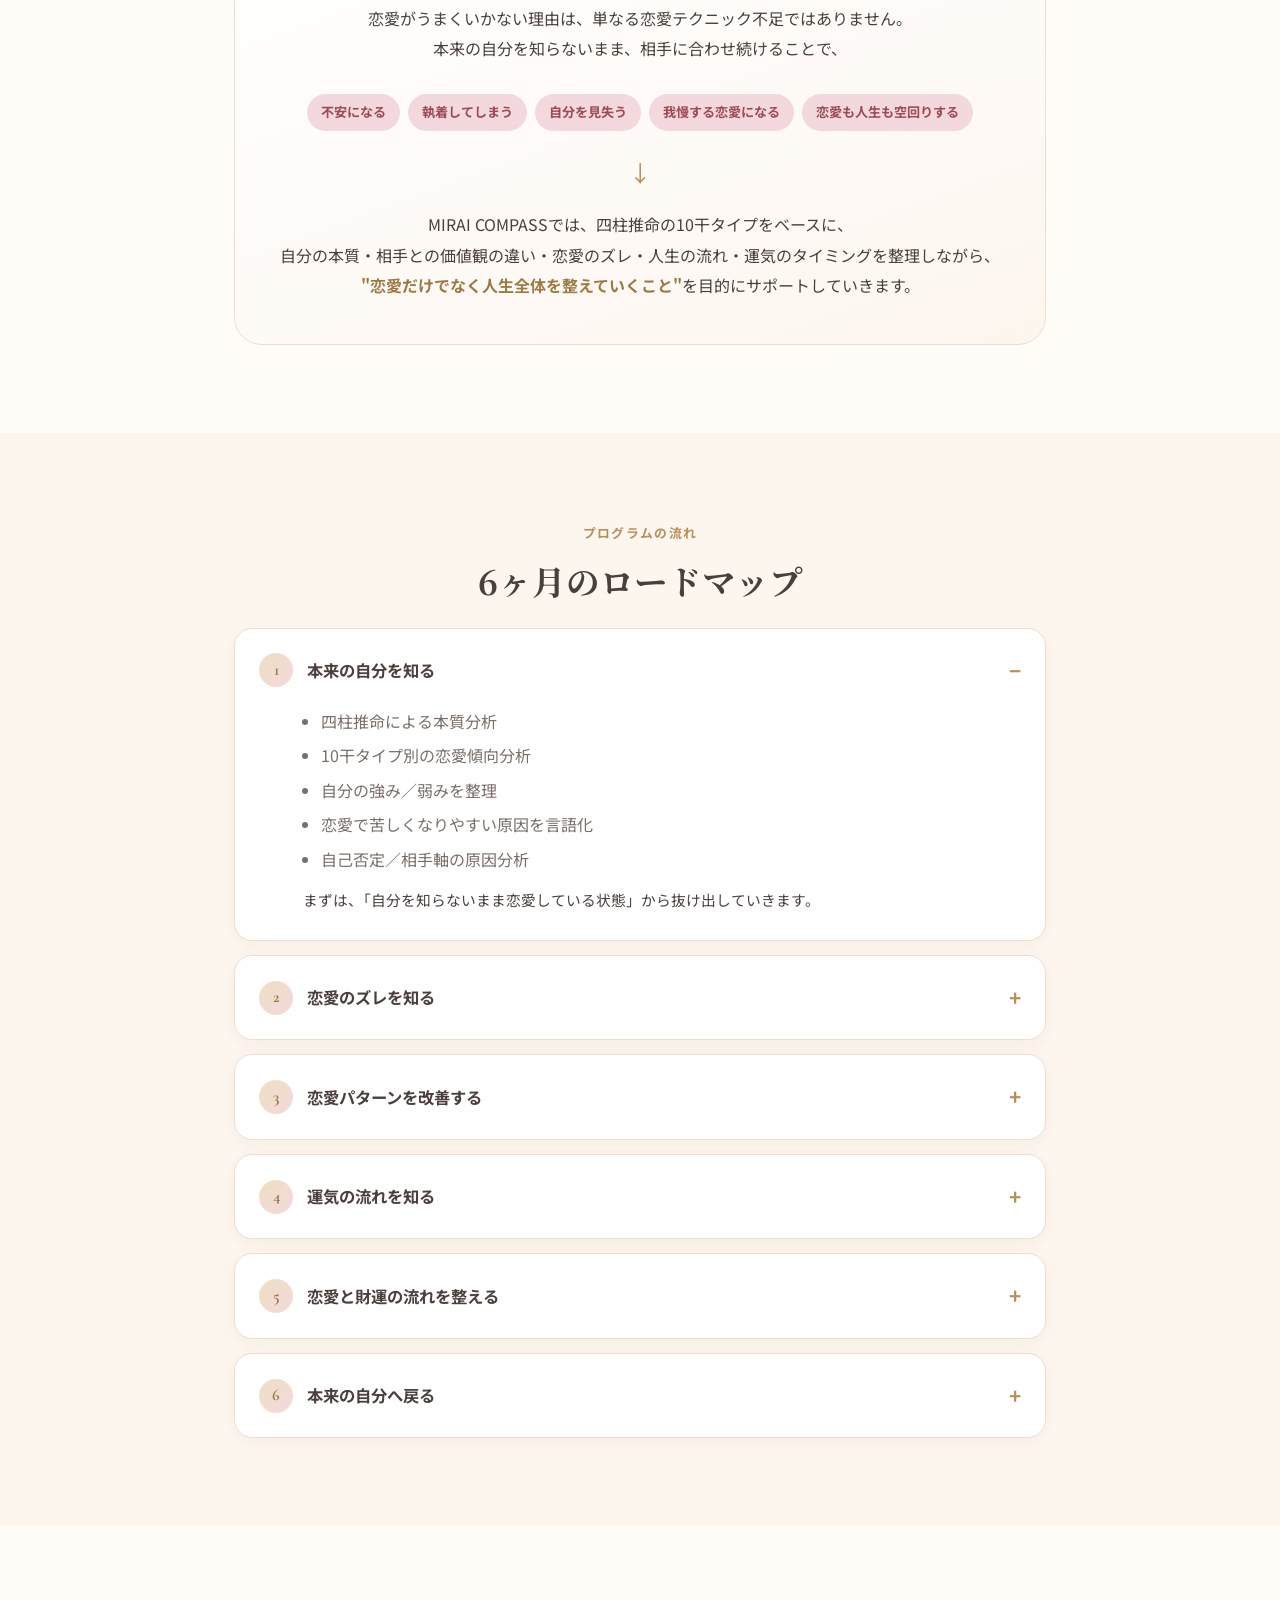
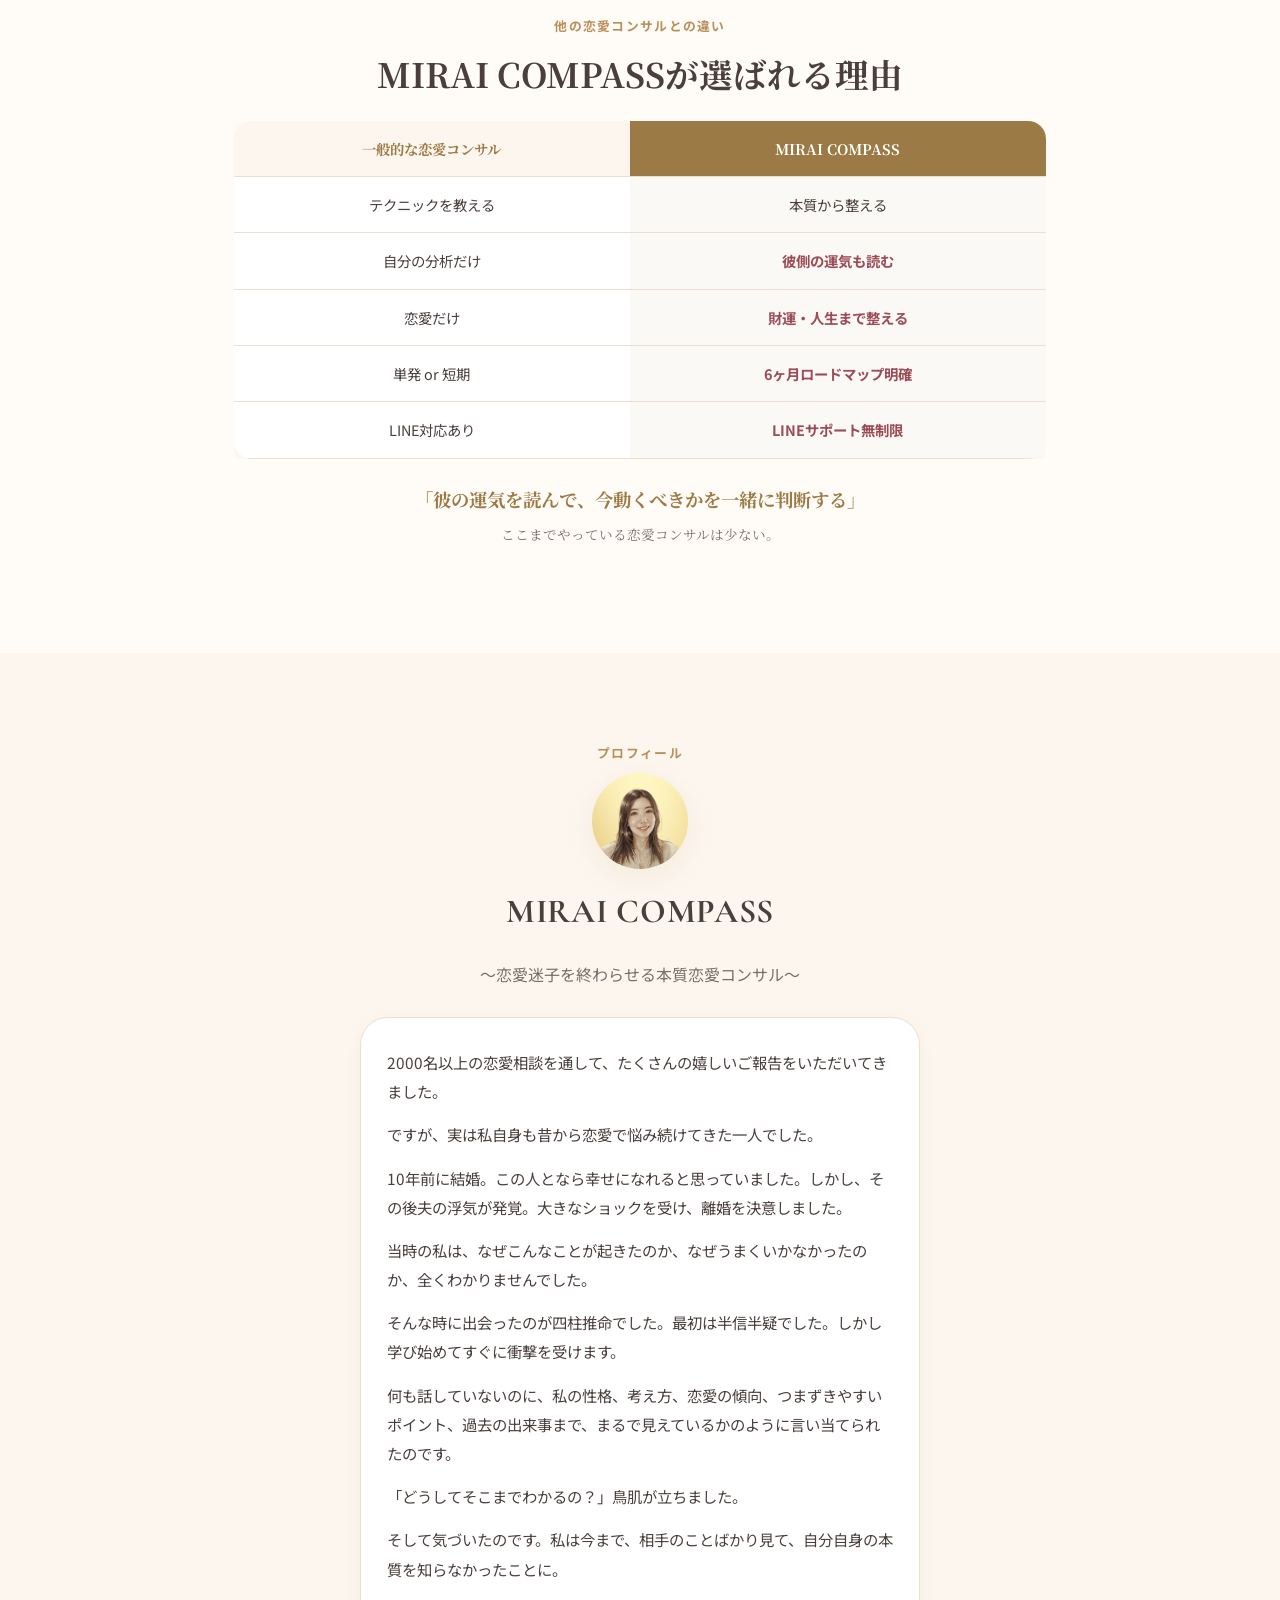
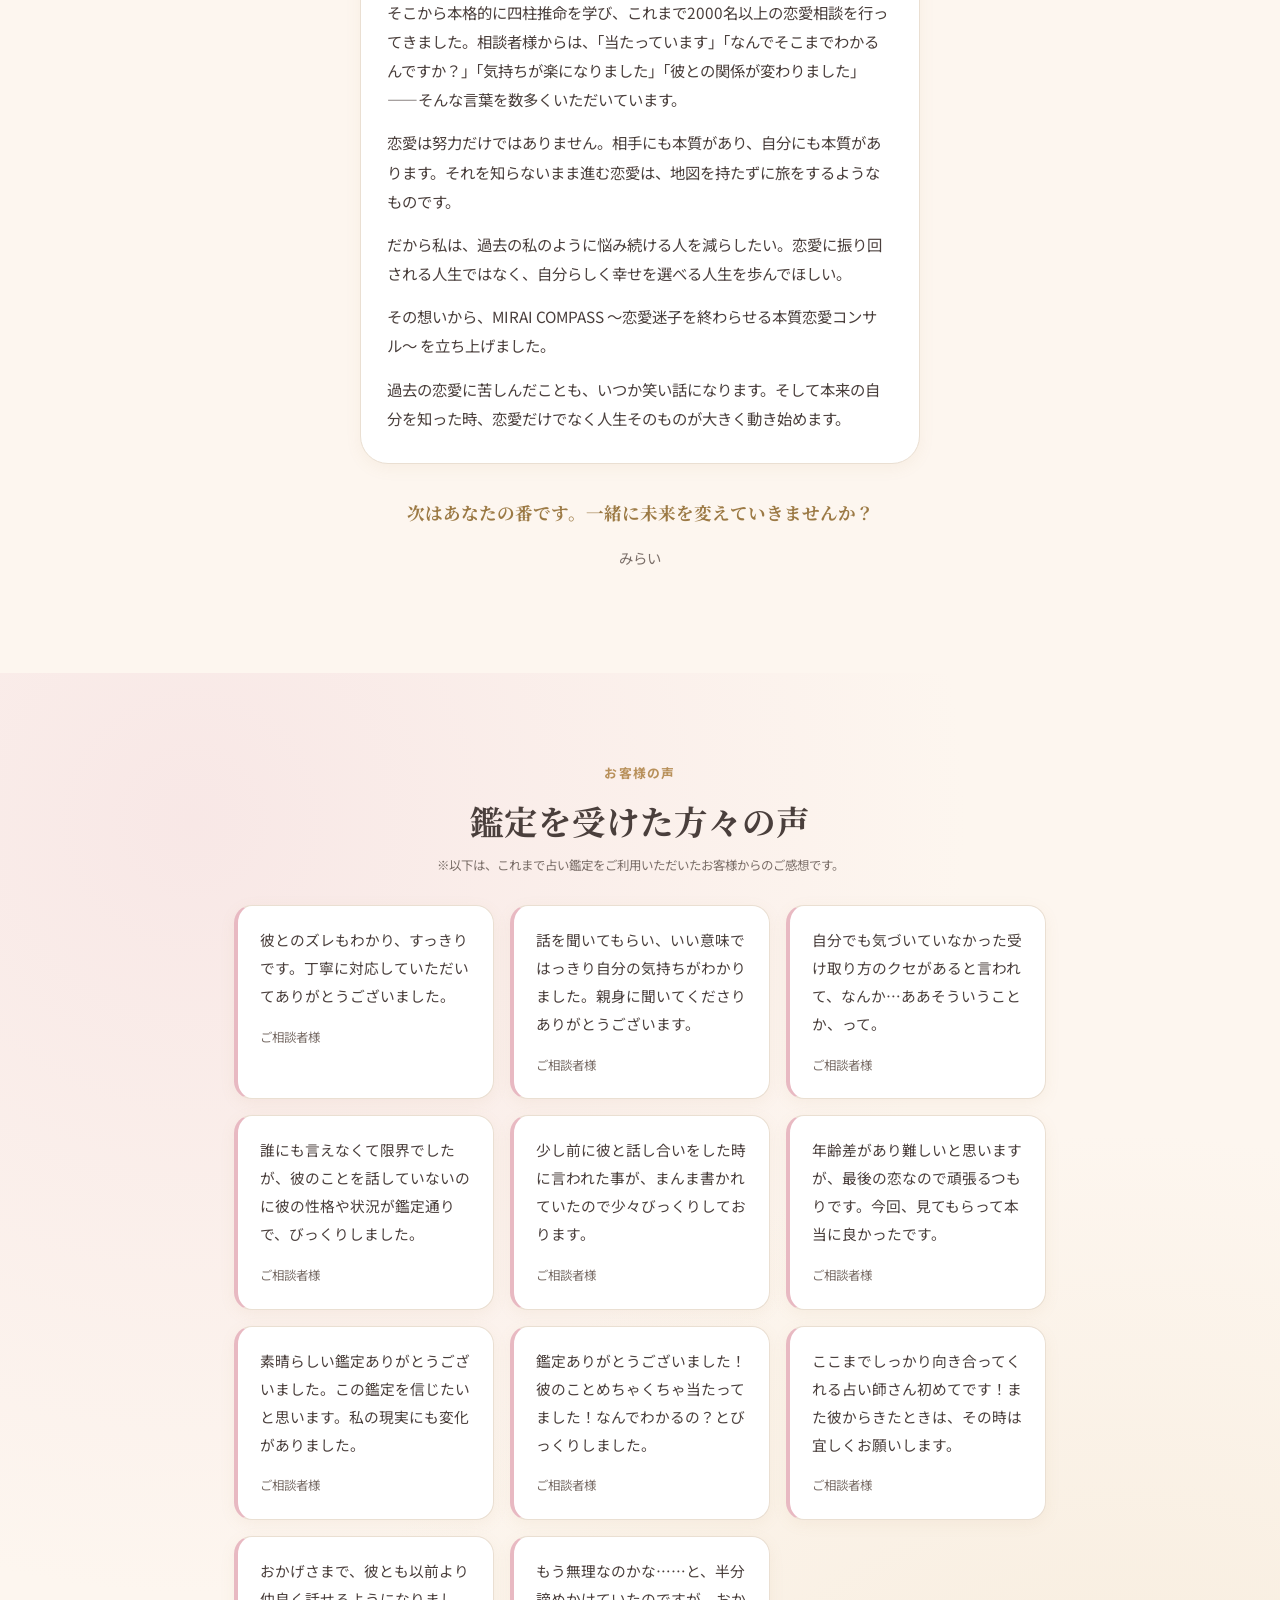
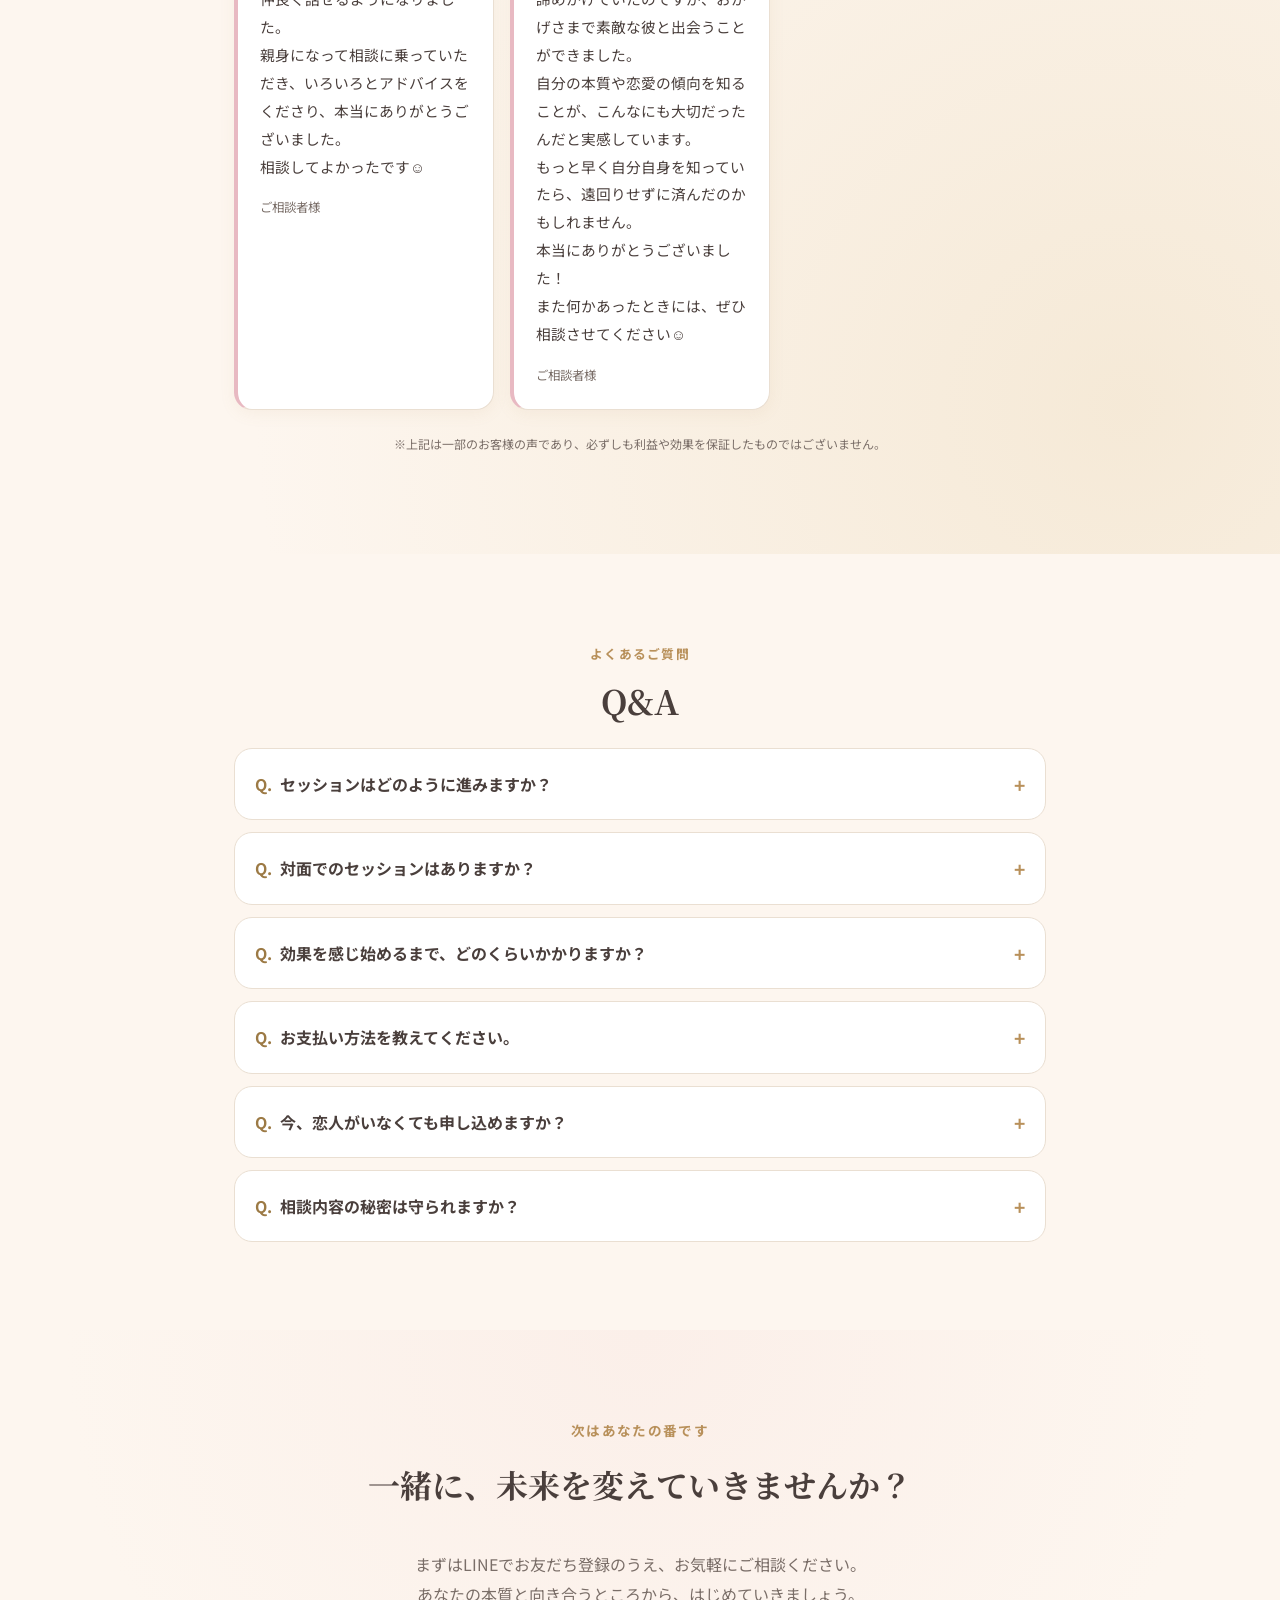
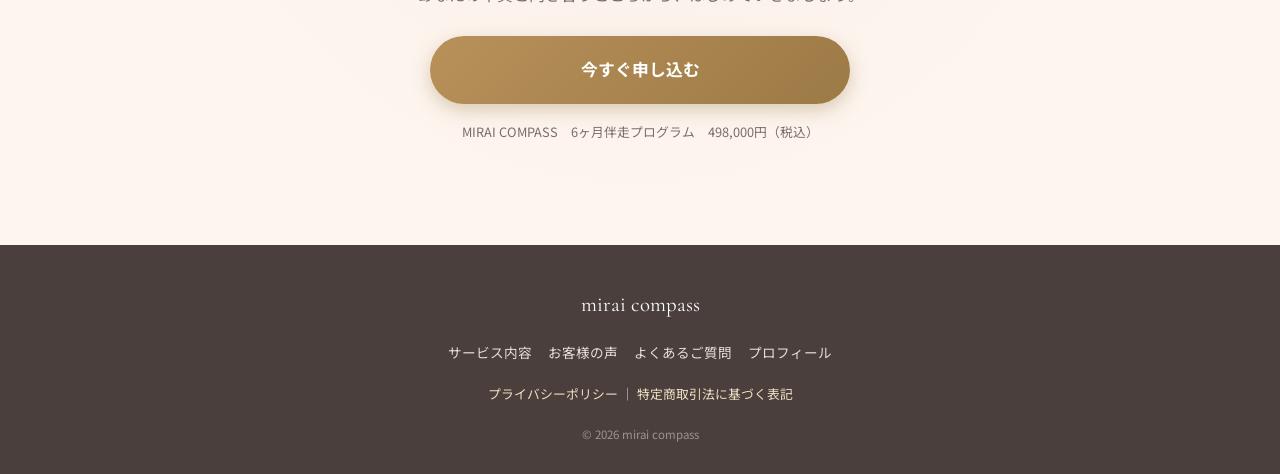
==== commit c990fce3: "口コミ2件追加・相談実績を2000名に・プログラム名をMIRAI COMPASSに統一・講義時間削除・Zoom月1回に変更 Co-Authored-By: Claude Opus 5.5 <norep" ====
--- a/index.html
+++ b/index.html
@@ -3,12 +3,12 @@
 <head>
 <meta charset="UTF-8">
 <meta name="viewport" content="width=device-width, initial-scale=1.0">
-<title>mirai compass｜本質から整える恋愛コンサル Mastery Compass</title>
-<meta name="description" content="四柱推命の10タイプ分析で、あなたと相手の本質を知り「自分らしく愛される恋愛」へ。1500名以上の恋愛相談実績を持つmirai compassの6ヶ月伴走型恋愛コンサルティング「Mastery Compass」。">
+<title>MIRAI COMPASS｜本質から整える恋愛コンサル</title>
+<meta name="description" content="四柱推命の10タイプ分析で、あなたと相手の本質を知り「自分らしく愛される恋愛」へ。2000名以上の恋愛相談実績を持つmirai compassの6ヶ月伴走型恋愛コンサルティング「MIRAI COMPASS」。">
 
 <meta property="og:type" content="website">
-<meta property="og:title" content="mirai compass｜本質から整える恋愛コンサル Mastery Compass">
-<meta property="og:description" content="四柱推命の10タイプ分析で、あなたと相手の本質を知り「自分らしく愛される恋愛」へ。1500名以上の恋愛相談実績を持つ6ヶ月伴走型恋愛コンサルティング。">
+<meta property="og:title" content="MIRAI COMPASS｜本質から整える恋愛コンサル">
+<meta property="og:description" content="四柱推命の10タイプ分析で、あなたと相手の本質を知り「自分らしく愛される恋愛」へ。2000名以上の恋愛相談実績を持つ6ヶ月伴走型恋愛コンサルティング。">
 <meta property="og:image" content="images/ogp.jpg">
 <meta property="og:url" content="">
 <meta property="og:locale" content="ja_JP">
@@ -126,7 +126,7 @@
       <div class="divider" aria-hidden="true">✦</div>
 
       <p class="concept-body">
-        1500人以上の恋愛相談を通して分かったことがあります。<br><br>
+        2000人以上の恋愛相談を通して分かったことがあります。<br><br>
         恋愛は、<strong>気合いや努力だけではうまくいきません。</strong><br><br>
         同じ言葉でも
       </p>
@@ -146,7 +146,7 @@
   <section id="service" class="section section-service">
     <div class="container">
       <p class="eyebrow">6ヶ月伴走プログラム</p>
-      <h2 class="section-title serif-en">Mastery Compass</h2>
+      <h2 class="section-title serif-en">MIRAI COMPASS</h2>
       <p class="section-lead">〜恋愛・人生を整える6ヶ月伴走プログラム〜</p>
 
       <div class="price-card">
@@ -161,7 +161,7 @@
         </div>
         <div class="price-card-col">
           <p class="price-card-label">サービス内容</p>
-          <p class="price-card-value">全講義15時間<br>四柱推命の10干タイプをベースに、恋愛・人生の流れを整理し、"本来の自分らしく愛される未来"へ導く6ヶ月プログラム</p>
+          <p class="price-card-value">四柱推命の10干タイプをベースに、恋愛・人生の流れを整理し、"本来の自分らしく愛される未来"へ導く6ヶ月プログラム</p>
         </div>
       </div>
 
@@ -181,7 +181,7 @@
           <h3 class="info-card-title">サポート内容</h3>
           <ul class="check-list check-list-gold">
             <li>6ヶ月間LINEサポート無制限</li>
-            <li>Zoom個別コンサル（月2回まで）</li>
+            <li>Zoom個別コンサル（月1回まで）</li>
             <li>四柱推命による本質／恋愛タイプ分析</li>
             <li>恋愛／仕事／人生の流れ分析</li>
             <li>恋愛改善／人生変革サポート</li>
@@ -208,7 +208,7 @@
         </ul>
         <p class="why-arrow" aria-hidden="true">↓</p>
         <p>
-          Mastery Compassでは、四柱推命の10干タイプをベースに、<br>
+          MIRAI COMPASSでは、四柱推命の10干タイプをベースに、<br>
           自分の本質・相手との価値観の違い・恋愛のズレ・人生の流れ・運気のタイミングを整理しながら、<br>
           <strong>"恋愛だけでなく人生全体を整えていくこと"</strong>を目的にサポートしていきます。
         </p>
@@ -311,14 +311,14 @@
   <section class="section section-compare">
     <div class="container">
       <p class="eyebrow">他の恋愛コンサルとの違い</p>
-      <h2 class="section-title">Mastery Compassが選ばれる理由</h2>
+      <h2 class="section-title">MIRAI COMPASSが選ばれる理由</h2>
 
       <div class="table-scroll">
         <table class="compare-table">
           <thead>
             <tr>
               <th scope="col">一般的な恋愛コンサル</th>
-              <th scope="col">Mastery Compass</th>
+              <th scope="col">MIRAI COMPASS</th>
             </tr>
           </thead>
           <tbody>
@@ -344,12 +344,12 @@
       <p class="eyebrow">プロフィール</p>
       <div class="profile-head">
         <img class="profile-avatar" src="images/profile.png" alt="みらい" loading="lazy">
-        <h2 class="section-title serif-en">Mirai Compass</h2>
+        <h2 class="section-title serif-en">MIRAI COMPASS</h2>
         <p class="section-lead">〜恋愛迷子を終わらせる本質恋愛コンサル〜</p>
       </div>
 
       <div class="profile-story">
-        <p>1500名以上の恋愛相談を通して、たくさんの嬉しいご報告をいただいてきました。</p>
+        <p>2000名以上の恋愛相談を通して、たくさんの嬉しいご報告をいただいてきました。</p>
         <p>ですが、実は私自身も昔から恋愛で悩み続けてきた一人でした。</p>
         <p>10年前に結婚。この人となら幸せになれると思っていました。しかし、その後夫の浮気が発覚。大きなショックを受け、離婚を決意しました。</p>
         <p>当時の私は、なぜこんなことが起きたのか、なぜうまくいかなかったのか、全くわかりませんでした。</p>
@@ -357,10 +357,10 @@
         <p>何も話していないのに、私の性格、考え方、恋愛の傾向、つまずきやすいポイント、過去の出来事まで、まるで見えているかのように言い当てられたのです。</p>
         <p>「どうしてそこまでわかるの？」鳥肌が立ちました。</p>
         <p>そして気づいたのです。私は今まで、相手のことばかり見て、自分自身の本質を知らなかったことに。</p>
-        <p>そこから本格的に四柱推命を学び、これまで1500名以上の恋愛相談を行ってきました。相談者様からは、「当たっています」「なんでそこまでわかるんですか？」「気持ちが楽になりました」「彼との関係が変わりました」——そんな言葉を数多くいただいています。</p>
+        <p>そこから本格的に四柱推命を学び、これまで2000名以上の恋愛相談を行ってきました。相談者様からは、「当たっています」「なんでそこまでわかるんですか？」「気持ちが楽になりました」「彼との関係が変わりました」——そんな言葉を数多くいただいています。</p>
         <p>恋愛は努力だけではありません。相手にも本質があり、自分にも本質があります。それを知らないまま進む恋愛は、地図を持たずに旅をするようなものです。</p>
         <p>だから私は、過去の私のように悩み続ける人を減らしたい。恋愛に振り回される人生ではなく、自分らしく幸せを選べる人生を歩んでほしい。</p>
-        <p>その想いから、Mirai Compass 〜恋愛迷子を終わらせる本質恋愛コンサル〜 を立ち上げました。</p>
+        <p>その想いから、MIRAI COMPASS 〜恋愛迷子を終わらせる本質恋愛コンサル〜 を立ち上げました。</p>
         <p>過去の恋愛に苦しんだことも、いつか笑い話になります。そして本来の自分を知った時、恋愛だけでなく人生そのものが大きく動き始めます。</p>
       </div>
 
@@ -422,6 +422,14 @@
           <p>ここまでしっかり向き合ってくれる占い師さん初めてです！また彼からきたときは、その時は宜しくお願いします。</p>
           <cite>ご相談者様</cite>
         </blockquote>
+        <blockquote class="voice-card">
+          <p>おかげさまで、彼とも以前より仲良く話せるようになりました。<br>親身になって相談に乗っていただき、いろいろとアドバイスをくださり、本当にありがとうございました。<br>相談してよかったです☺️</p>
+          <cite>ご相談者様</cite>
+        </blockquote>
+        <blockquote class="voice-card">
+          <p>もう無理なのかな……と、半分諦めかけていたのですが、おかげさまで素敵な彼と出会うことができました。<br>自分の本質や恋愛の傾向を知ることが、こんなにも大切だったんだと実感しています。<br>もっと早く自分自身を知っていたら、遠回りせずに済んだのかもしれません。<br>本当にありがとうございました！<br>また何かあったときには、ぜひ相談させてください☺️</p>
+          <cite>ご相談者様</cite>
+        </blockquote>
       </div>
       <p class="voice-note">※上記は一部のお客様の声であり、<br class="sp-only">必ずしも利益や効果を保証したものではございません。</p>
     </div>
@@ -436,7 +444,7 @@
       <div class="faq-list">
         <details class="faq-item">
           <summary>セッションはどのように進みますか？</summary>
-          <div class="faq-body"><p>Zoomでの個別コンサル（月2回まで）と、LINEでのチャットサポートを組み合わせて進めていきます。日々の気になることはLINEでお気軽にご相談いただけます。</p></div>
+          <div class="faq-body"><p>Zoomでの個別コンサル（月1回まで）と、LINEでのチャットサポートを組み合わせて進めていきます。日々の気になることはLINEでお気軽にご相談いただけます。</p></div>
         </details>
         <details class="faq-item">
           <summary>対面でのセッションはありますか？</summary>
@@ -474,7 +482,7 @@
       <a href="https://www.infocart.jp/a.php?item=81202" class="btn btn-brown btn-large btn-cta-final" target="_blank" rel="noopener">
         今すぐ申し込む
       </a>
-      <p class="cta-note">Mastery Compass　6ヶ月伴走プログラム　498,000円（税込）</p>
+      <p class="cta-note">MIRAI COMPASS　6ヶ月伴走プログラム　498,000円（税込）</p>
     </div>
   </section>
 
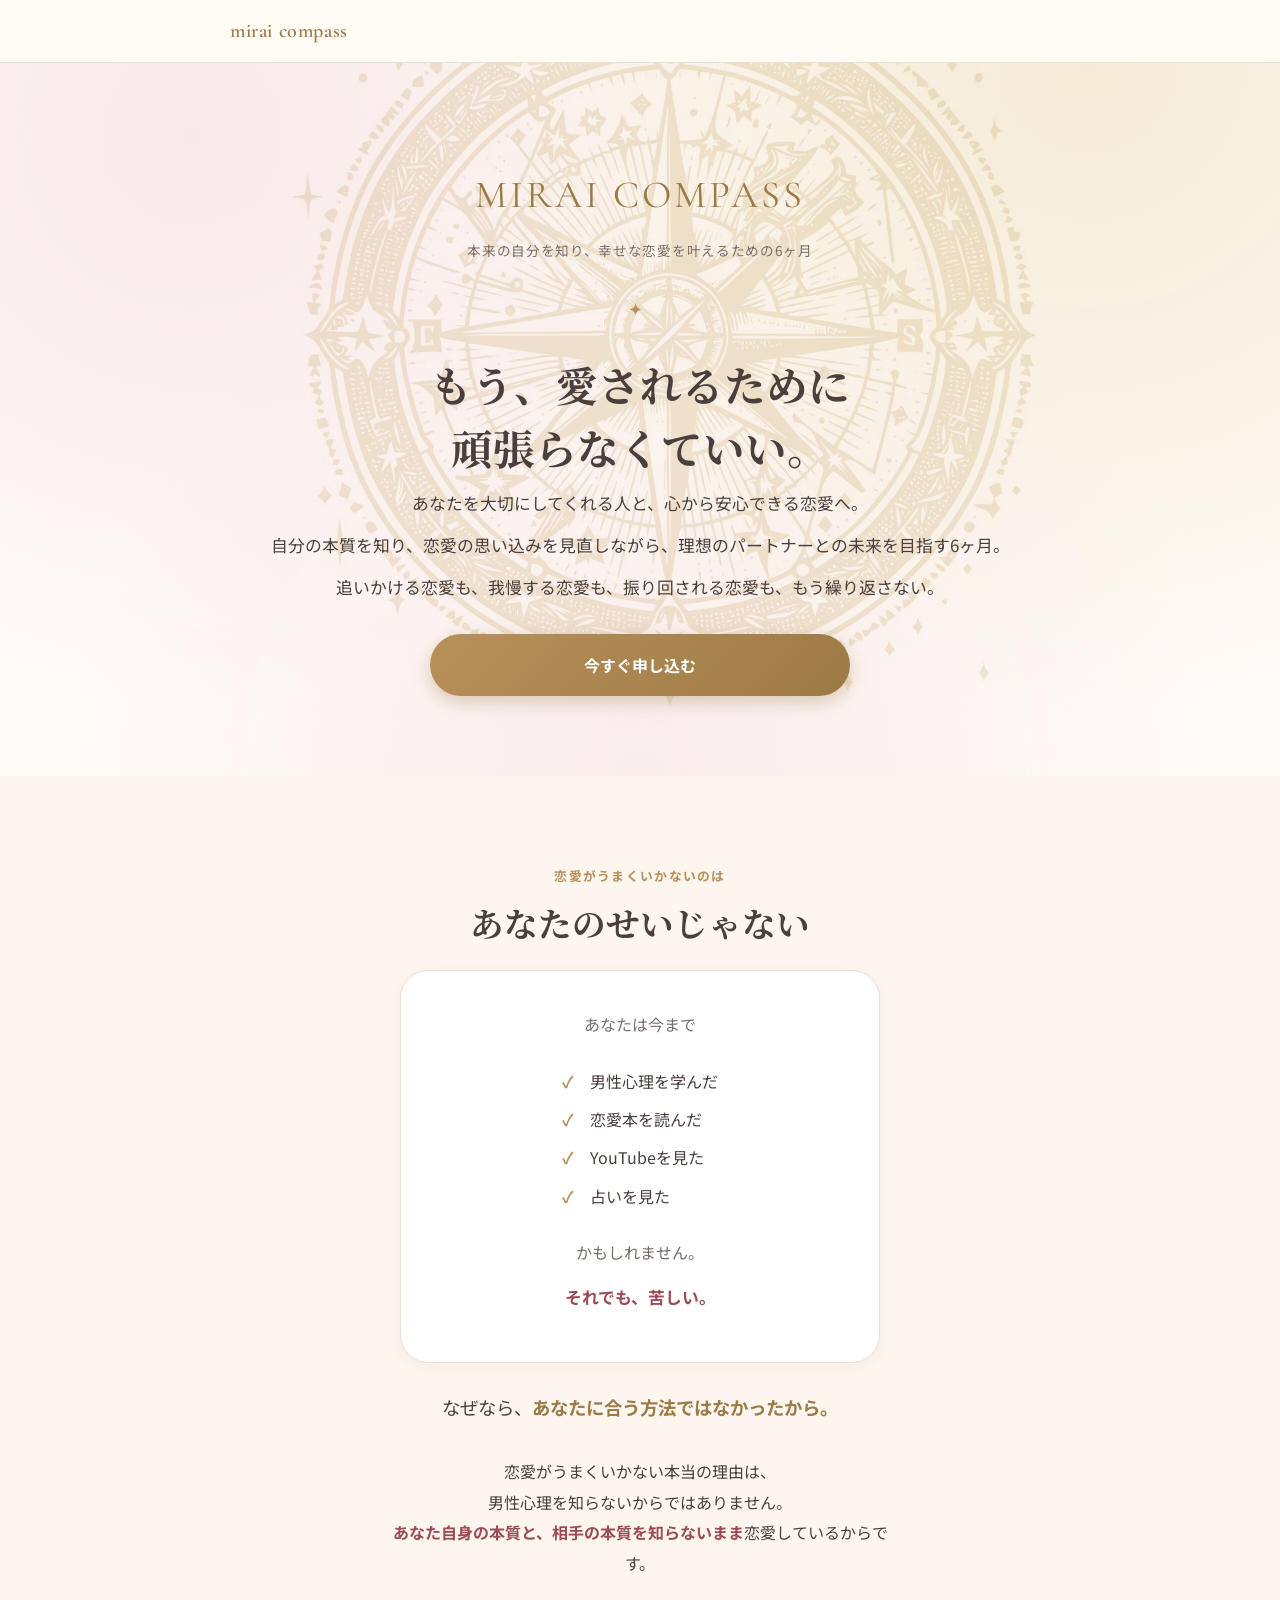
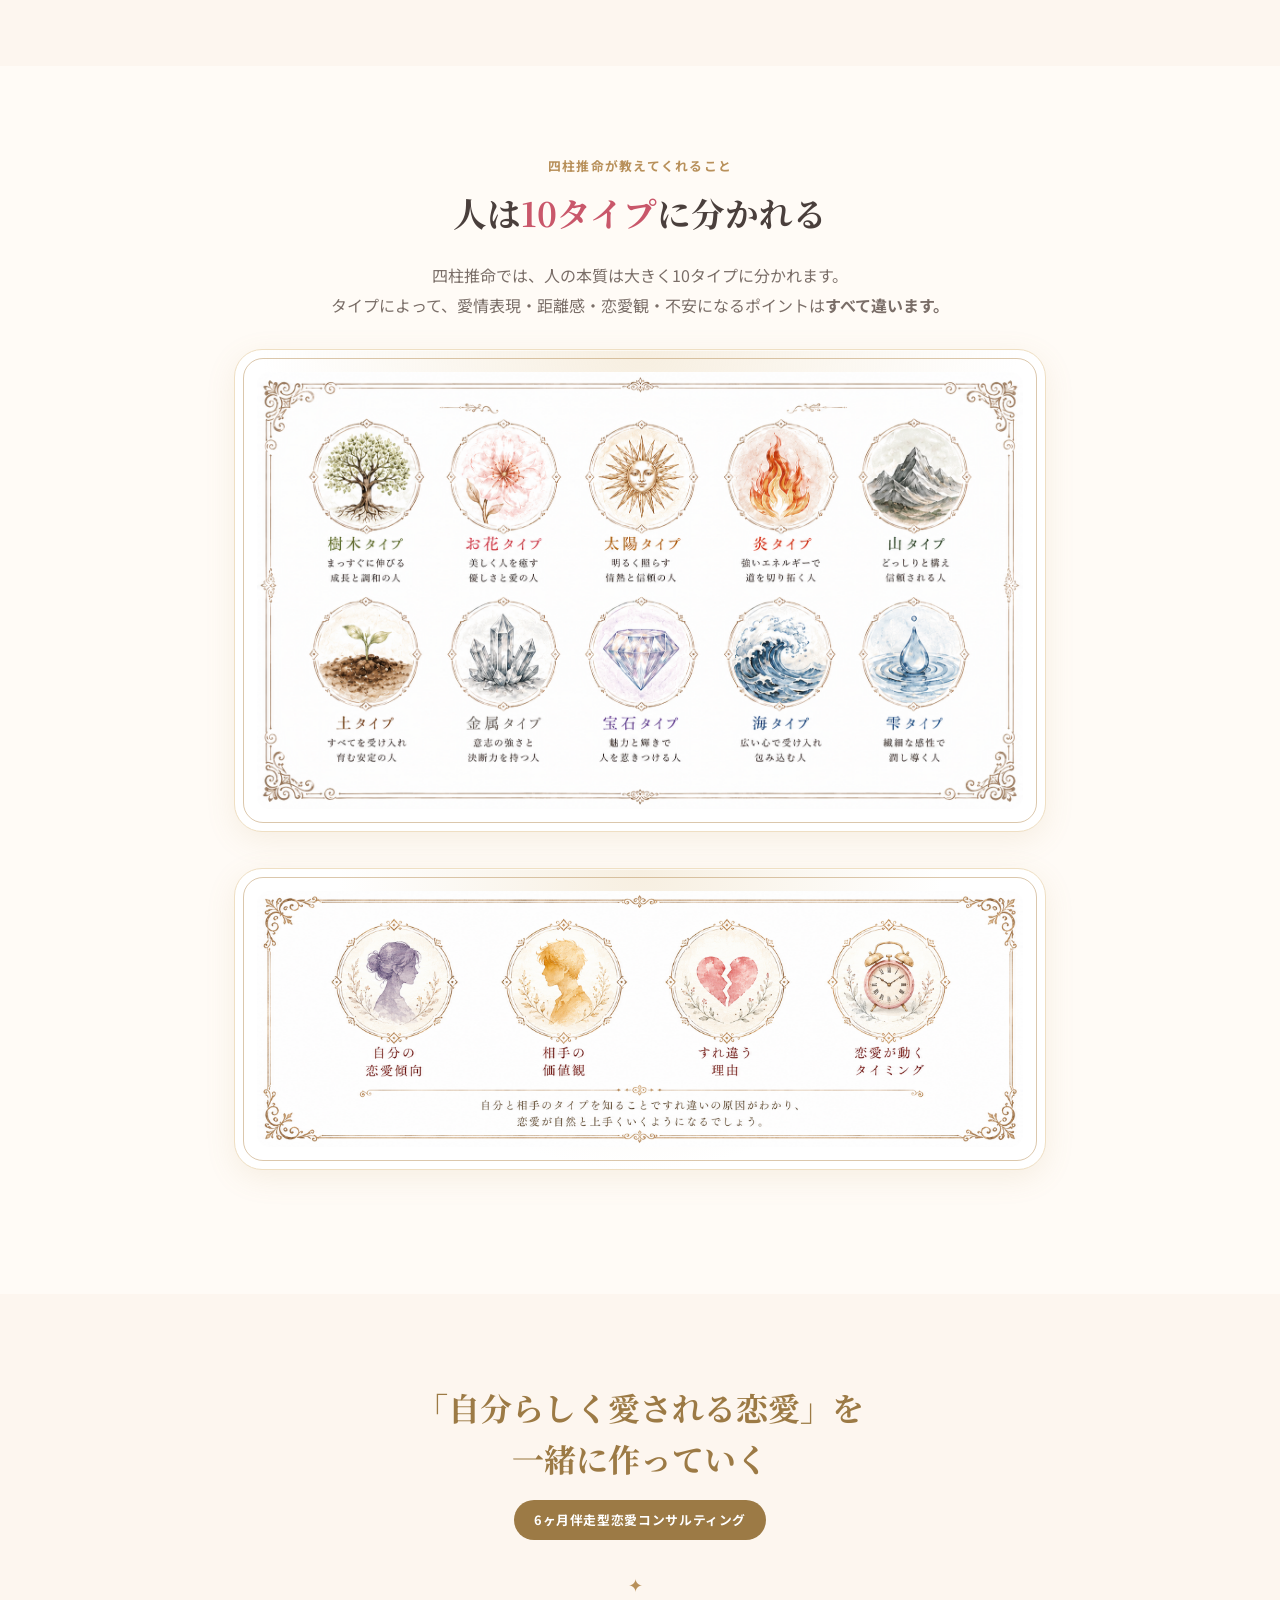
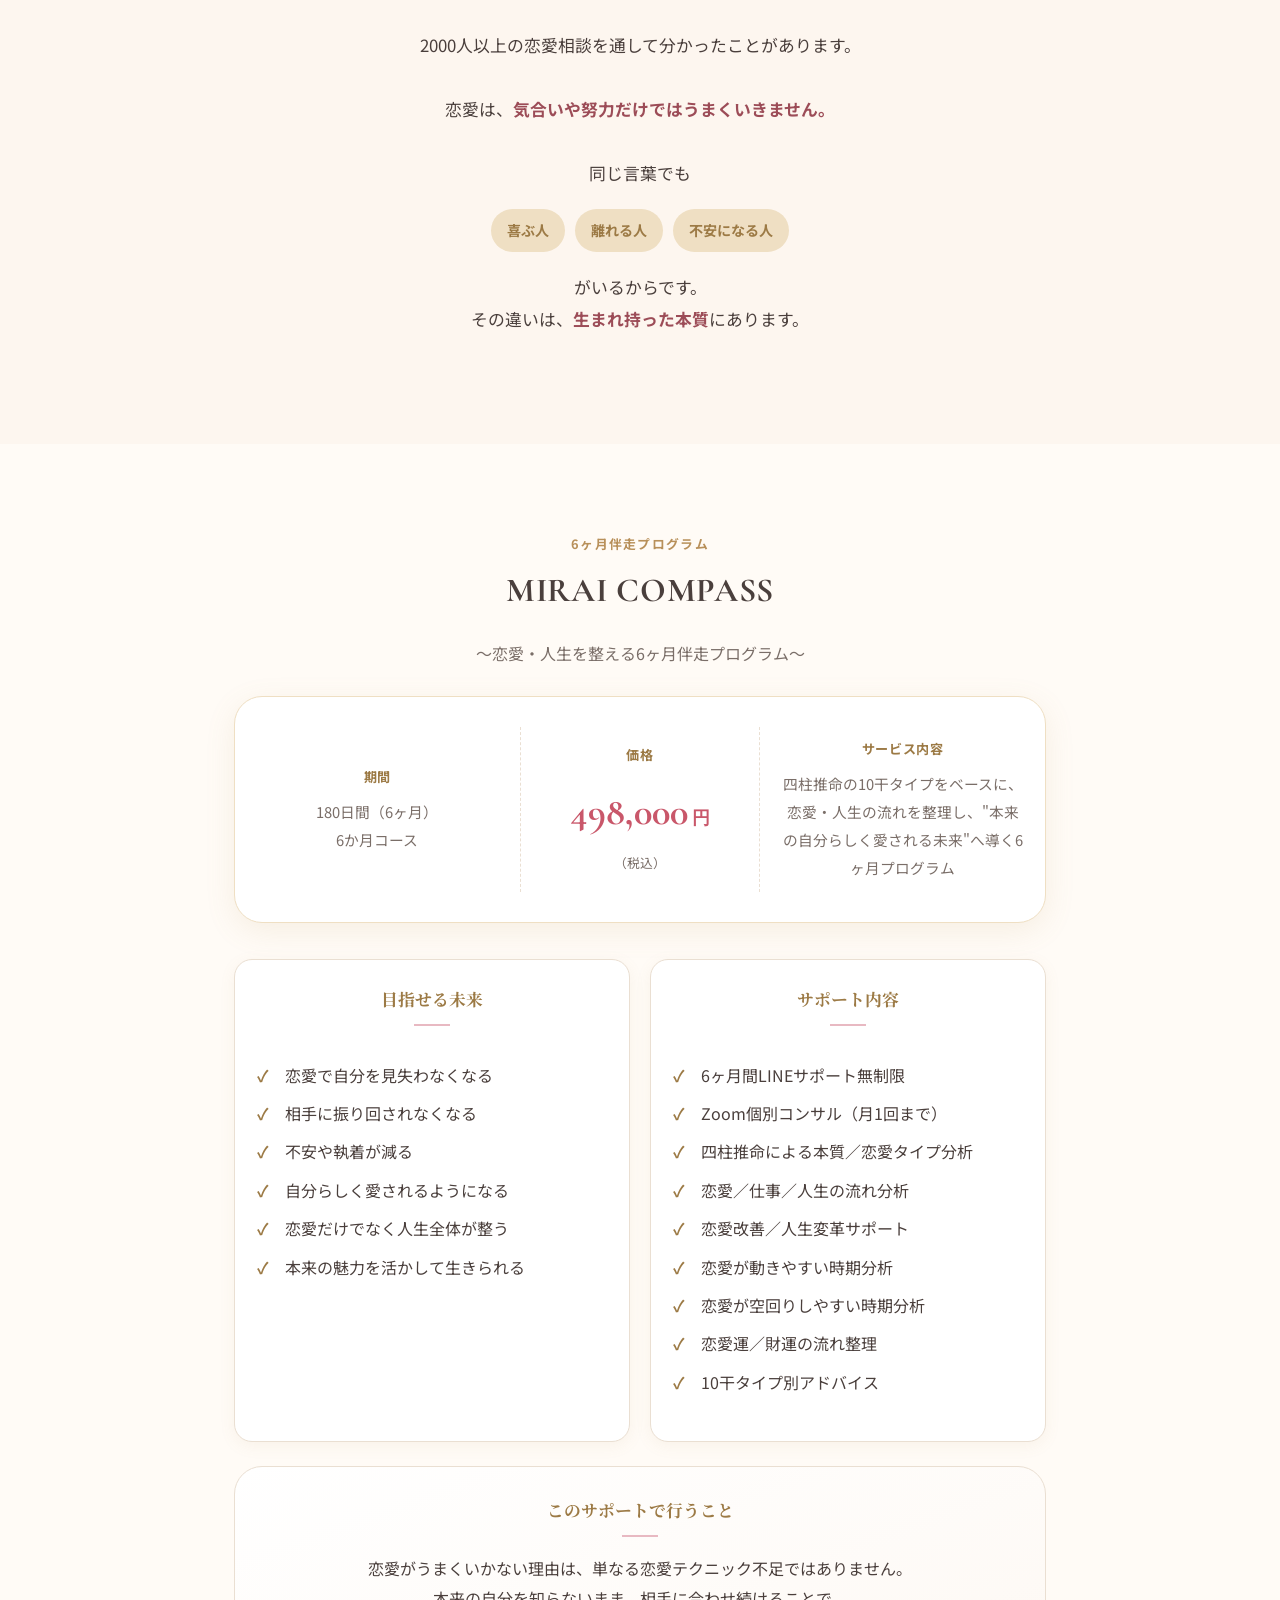
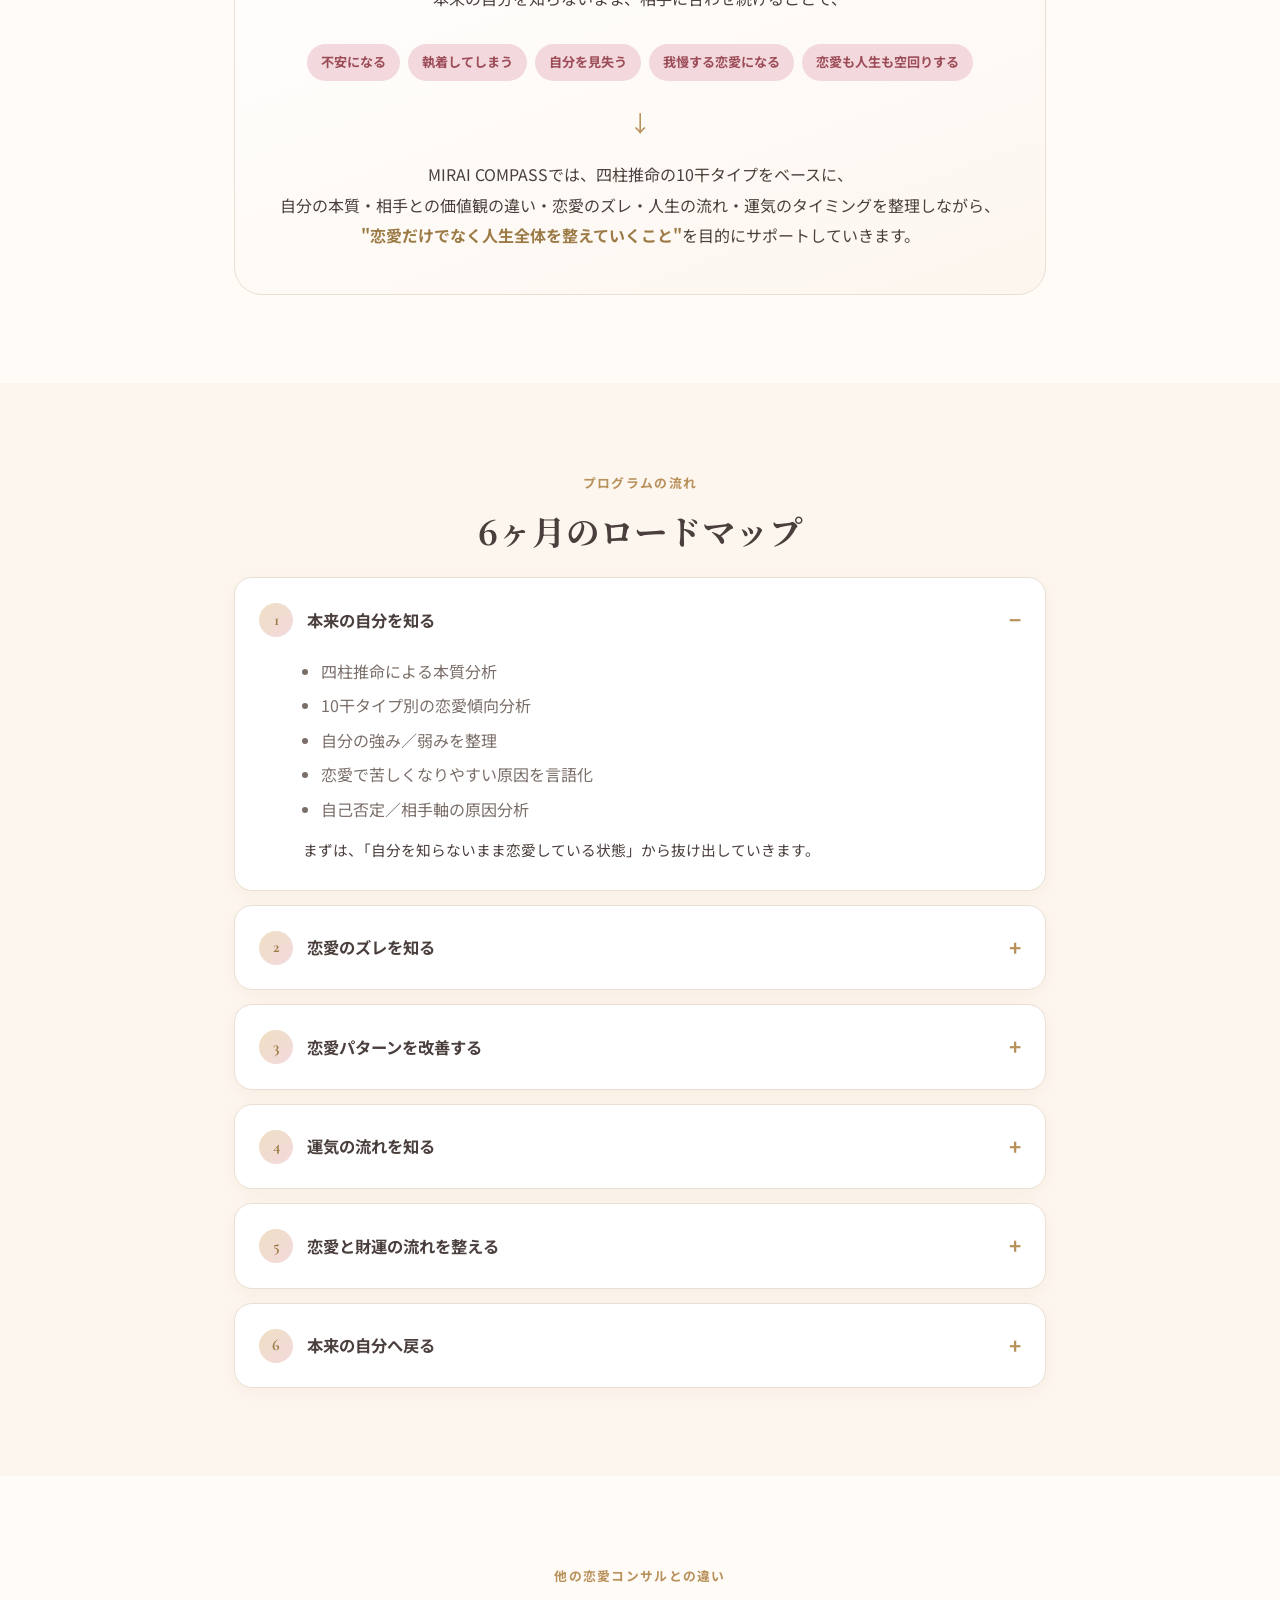
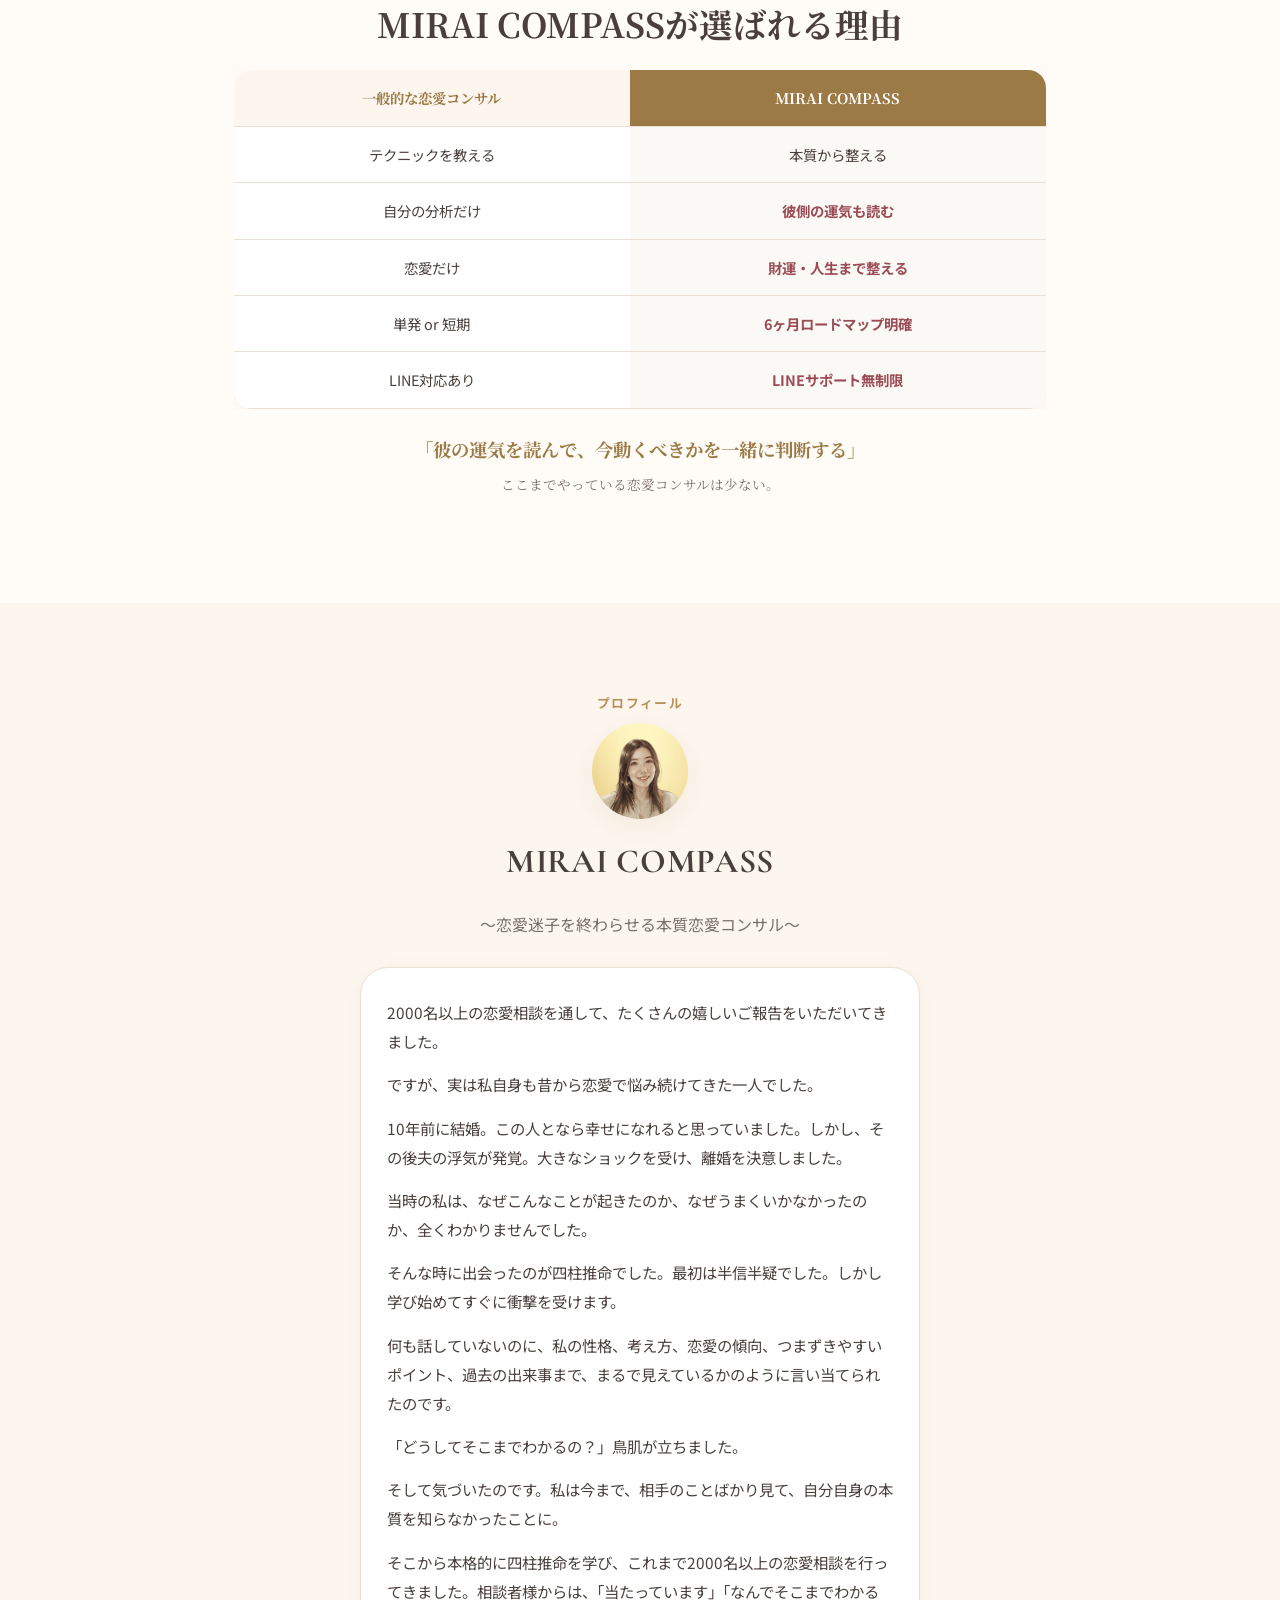
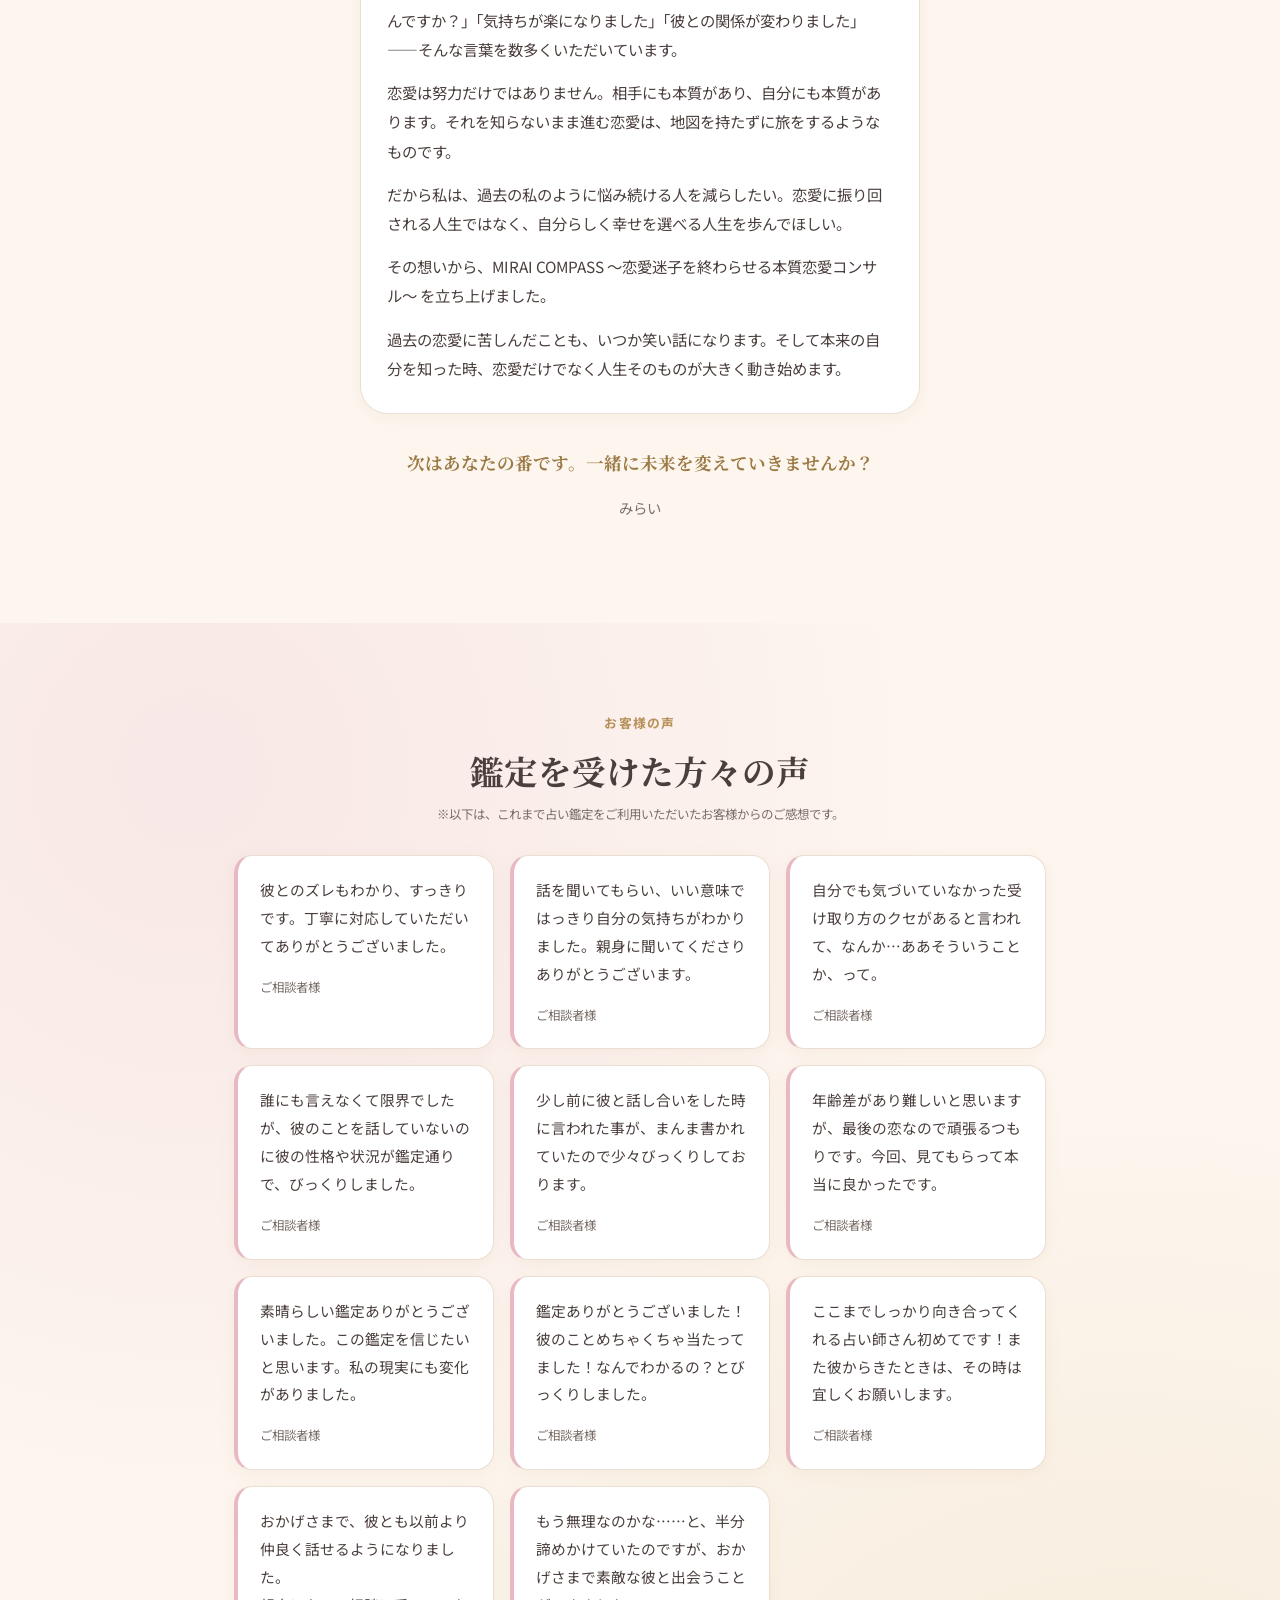
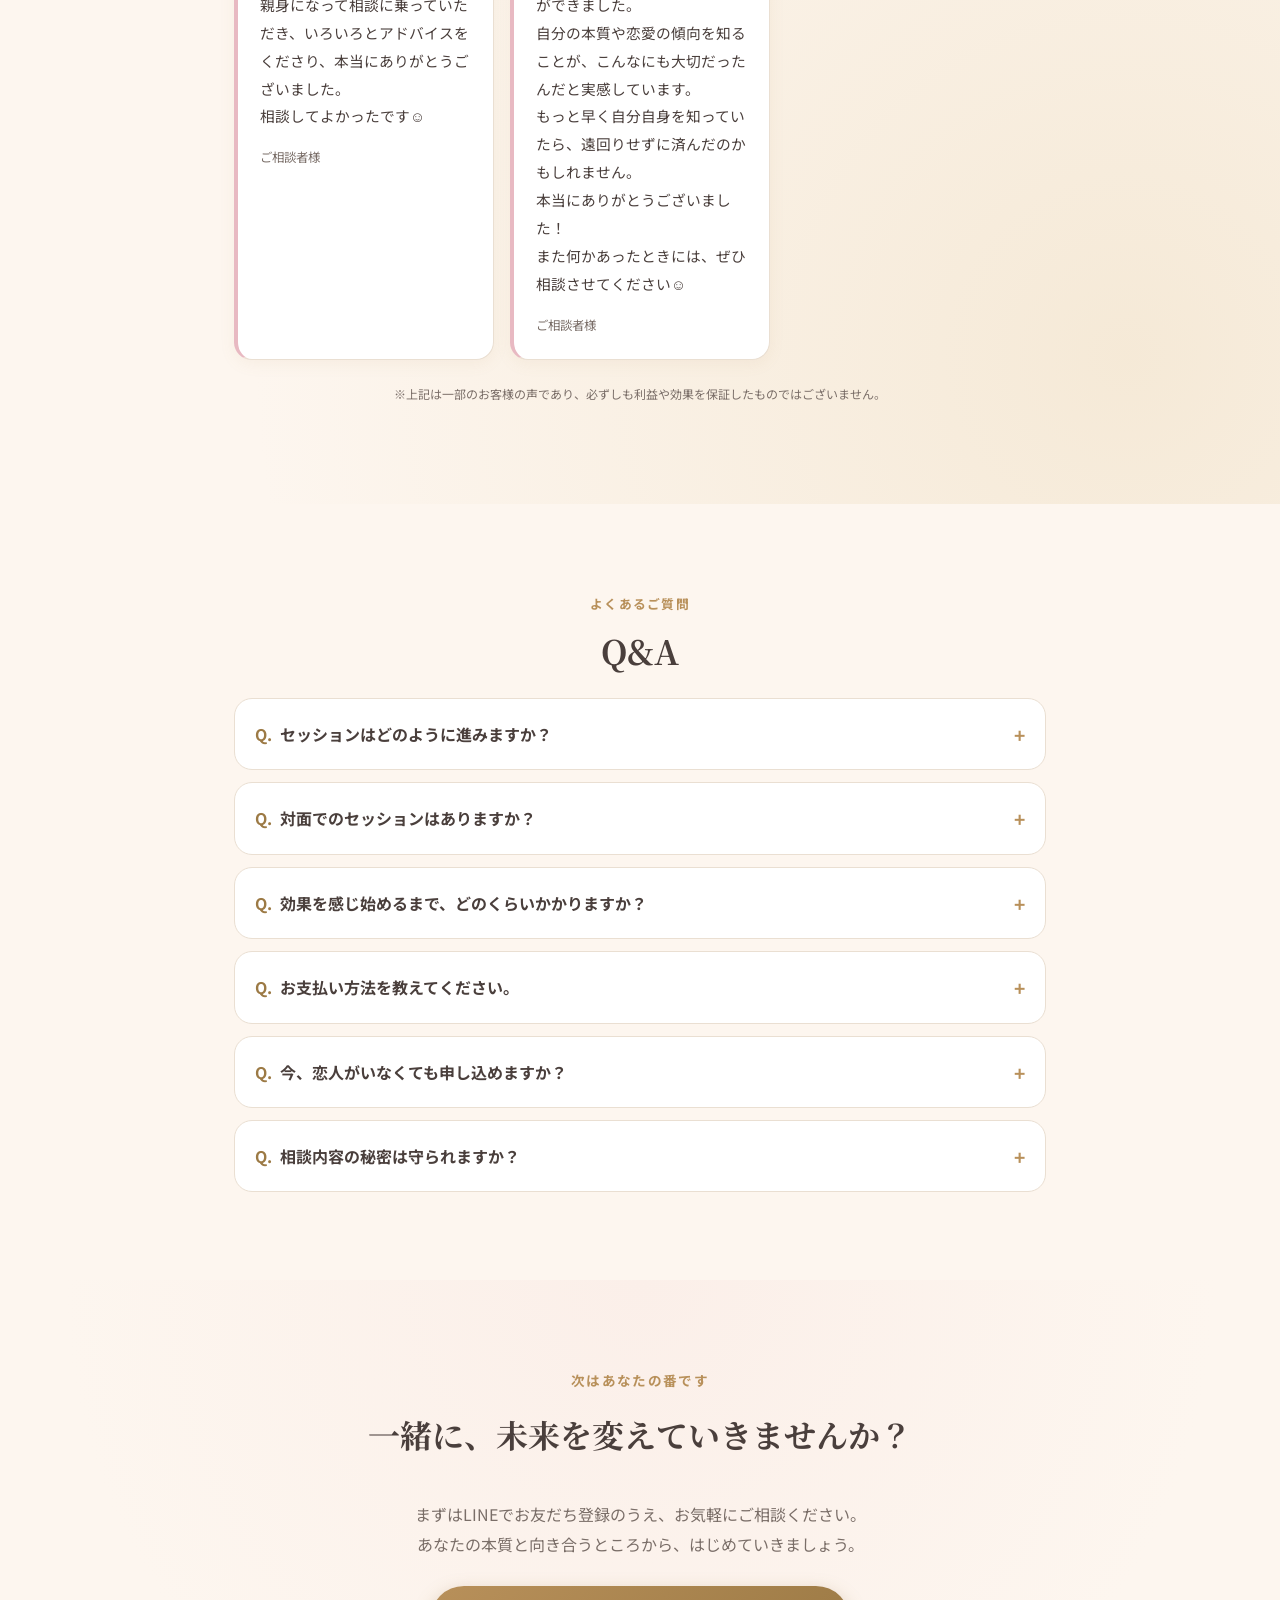
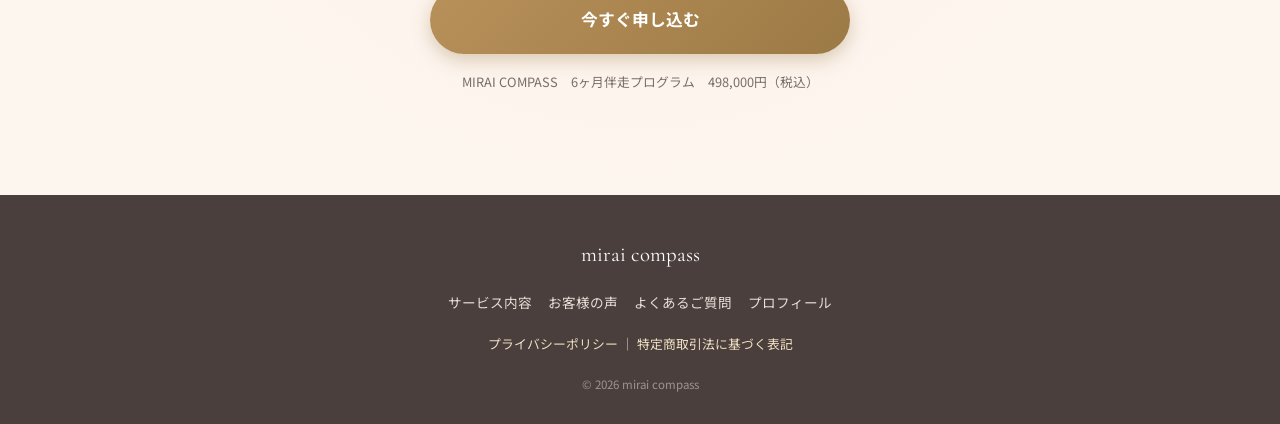
==== commit 97f200c9: "トップの文言を変更 Co-Authored-By: Claude Opus 5.5 <noreply@anthropic.com>" ====
--- a/index.html
+++ b/index.html
@@ -48,17 +48,13 @@
       <span class="sparkle s7">✦</span>
     </div>
     <div class="container hero-inner">
-      <p class="hero-brand">mirai&nbsp;compass</p>
-      <p class="hero-sub">〜恋愛迷子を終わらせる本質恋愛コンサル〜</p>
+      <p class="hero-brand">MIRAI&nbsp;COMPASS</p>
+      <p class="hero-sub">本来の自分を知り、幸せな恋愛を叶えるための6ヶ月</p>
       <div class="divider" aria-hidden="true">✦</div>
-      <h1 class="hero-title">恋愛迷子を終わらせる<br><span class="hero-title-accent">6ヶ月</span></h1>
-      <p class="hero-lead">もう、</p>
-      <ul class="tag-list" aria-label="よくある恋愛の悩み">
-        <li class="tag">追いかける恋愛</li>
-        <li class="tag">我慢する恋愛</li>
-        <li class="tag">振り回される恋愛</li>
-      </ul>
-      <p class="hero-lead">を繰り返さなくていい。</p>
+      <h1 class="hero-title">もう、愛されるために<br>頑張らなくていい。</h1>
+      <p class="hero-lead">あなたを大切にしてくれる人と、心から安心できる恋愛へ。</p>
+      <p class="hero-lead">自分の本質を知り、恋愛の思い込みを見直しながら、理想のパートナーとの未来を目指す6ヶ月。</p>
+      <p class="hero-lead">追いかける恋愛も、我慢する恋愛も、振り回される恋愛も、もう繰り返さない。</p>
       <a href="https://www.infocart.jp/a.php?item=81202" class="btn btn-brown btn-large" target="_blank" rel="noopener">
         今すぐ申し込む
       </a>
